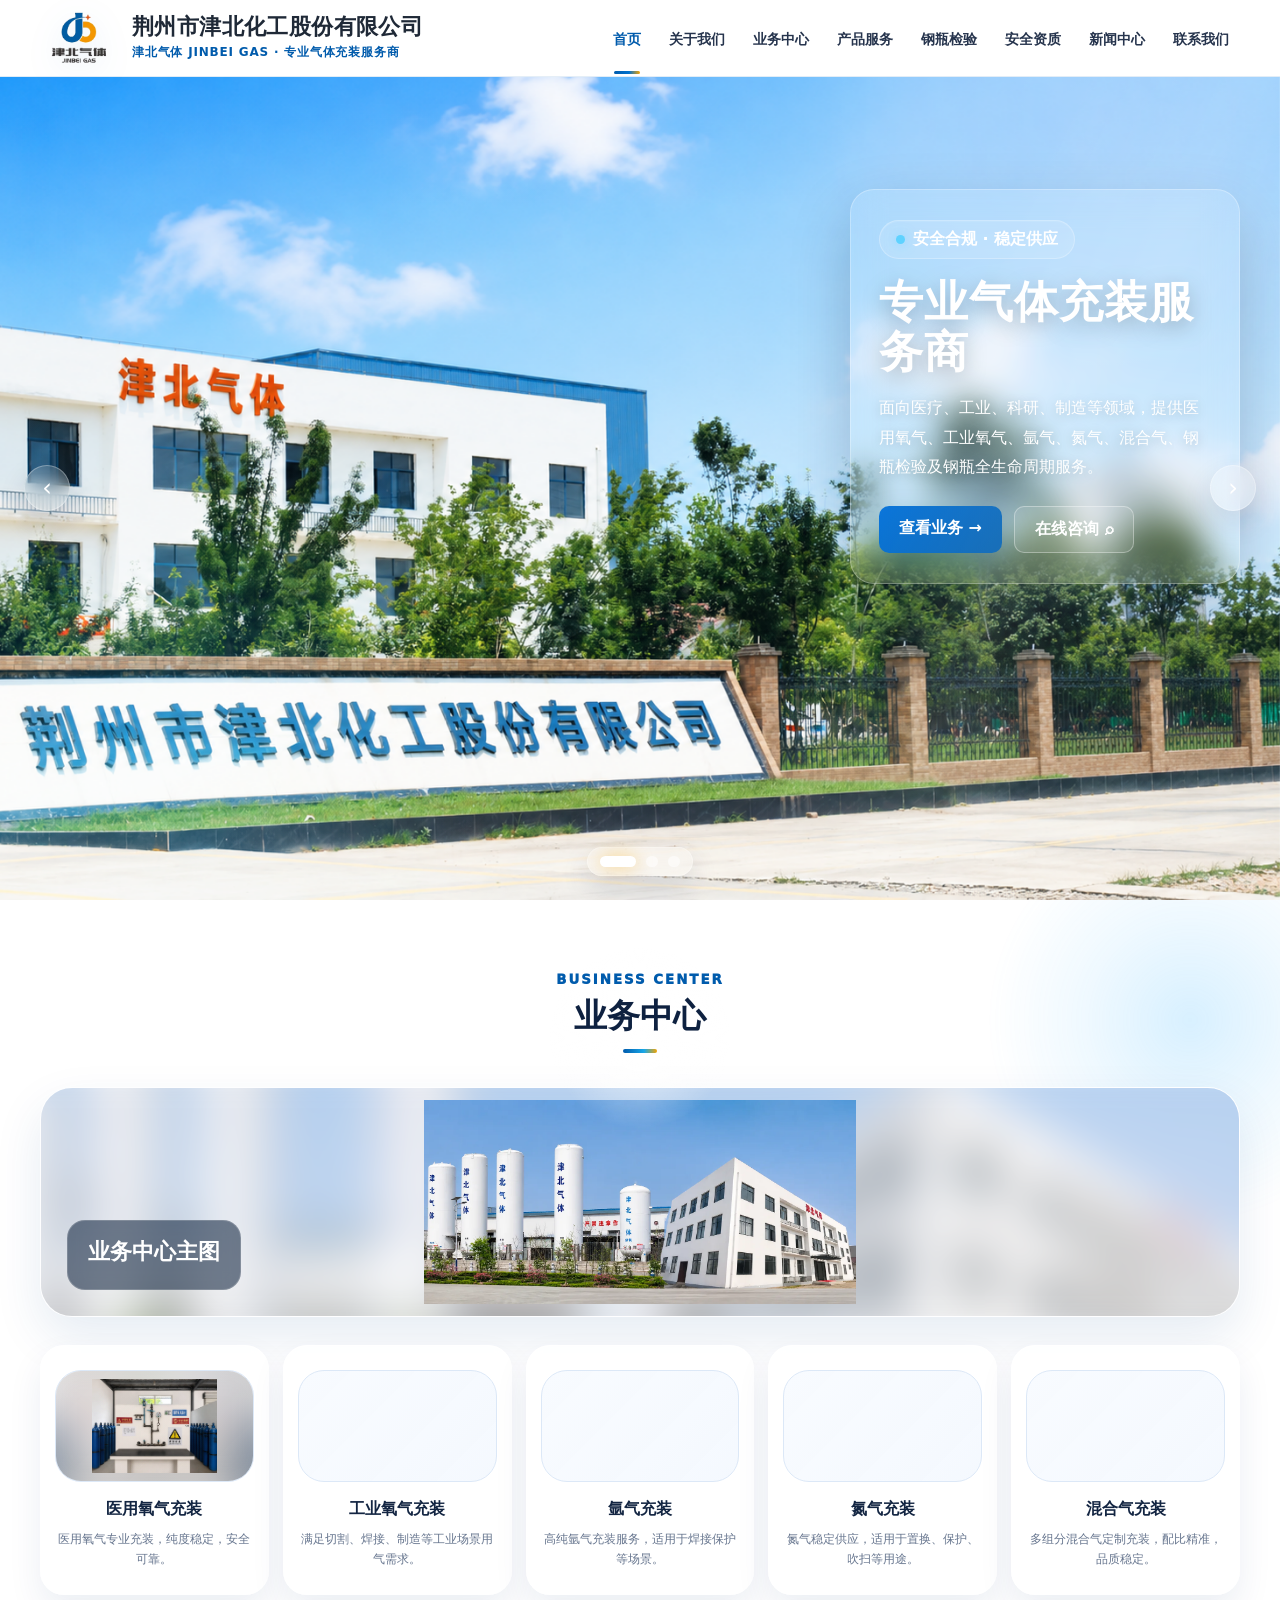
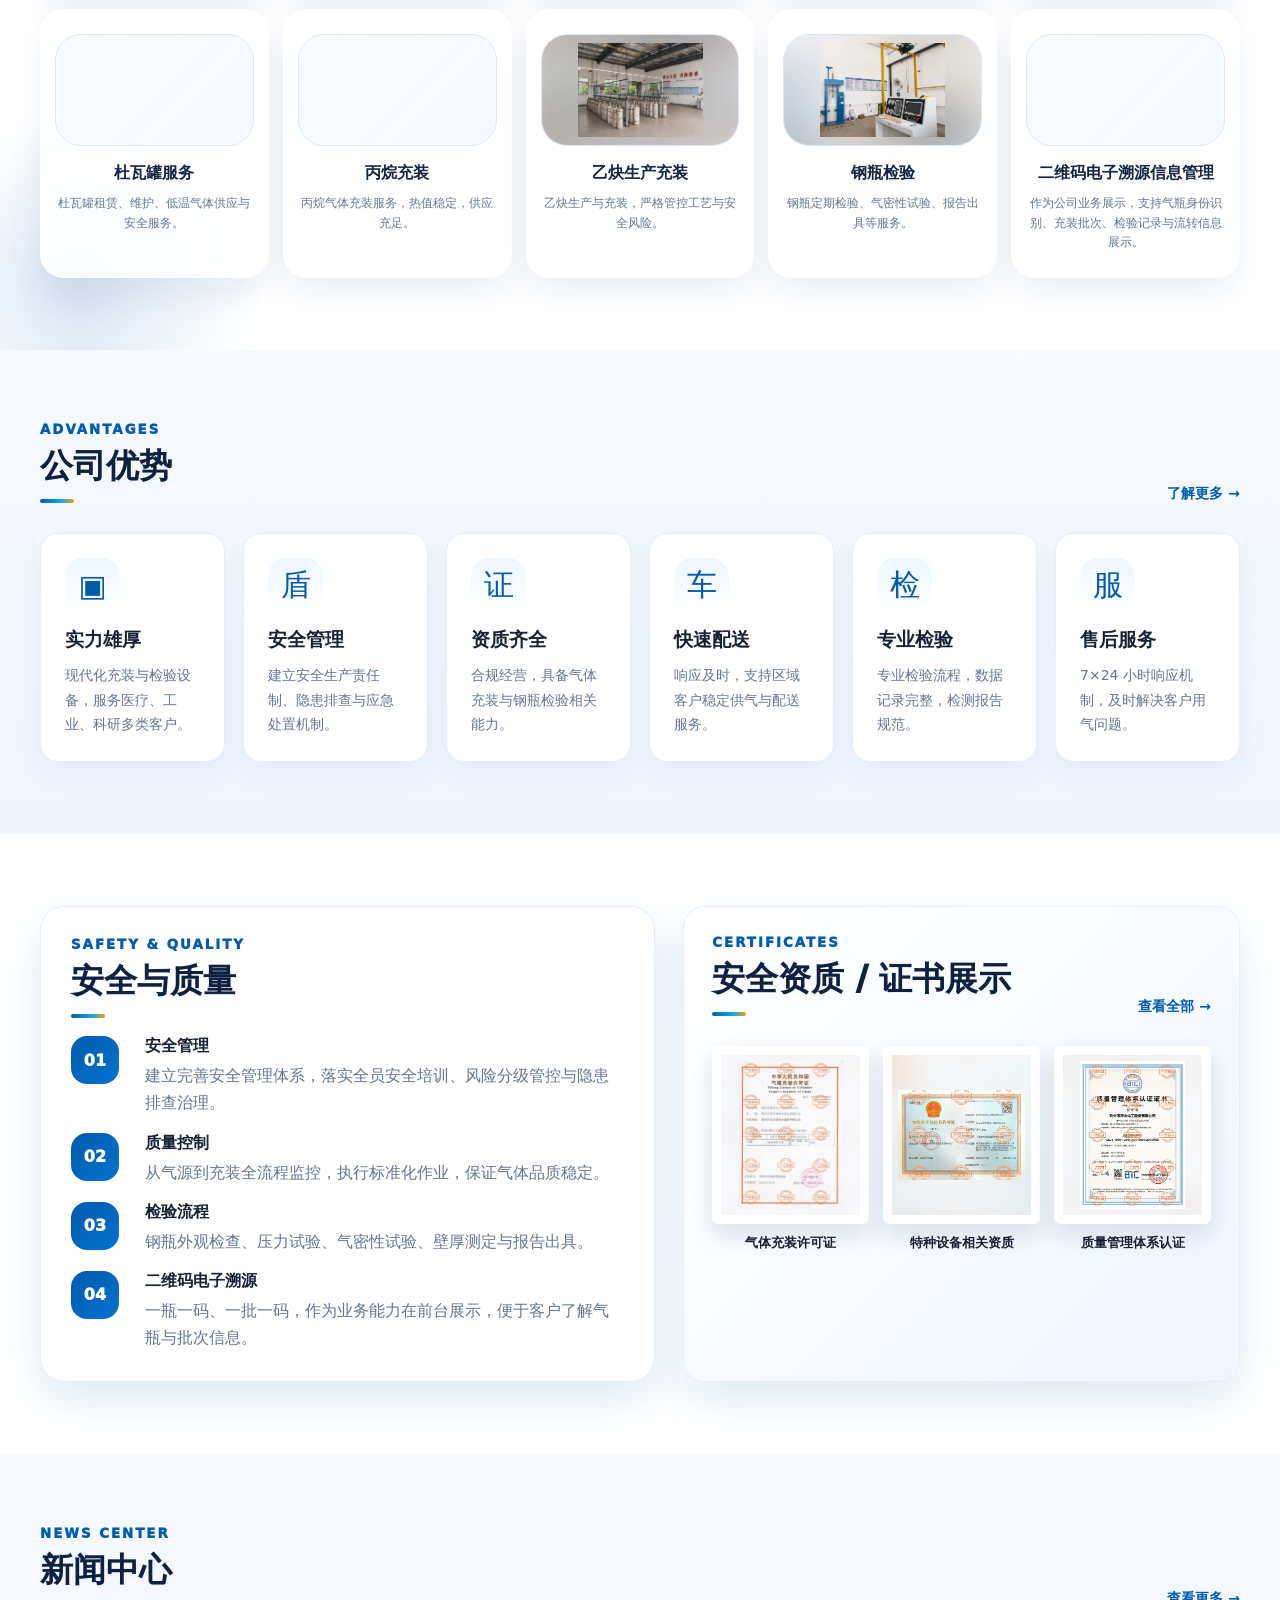
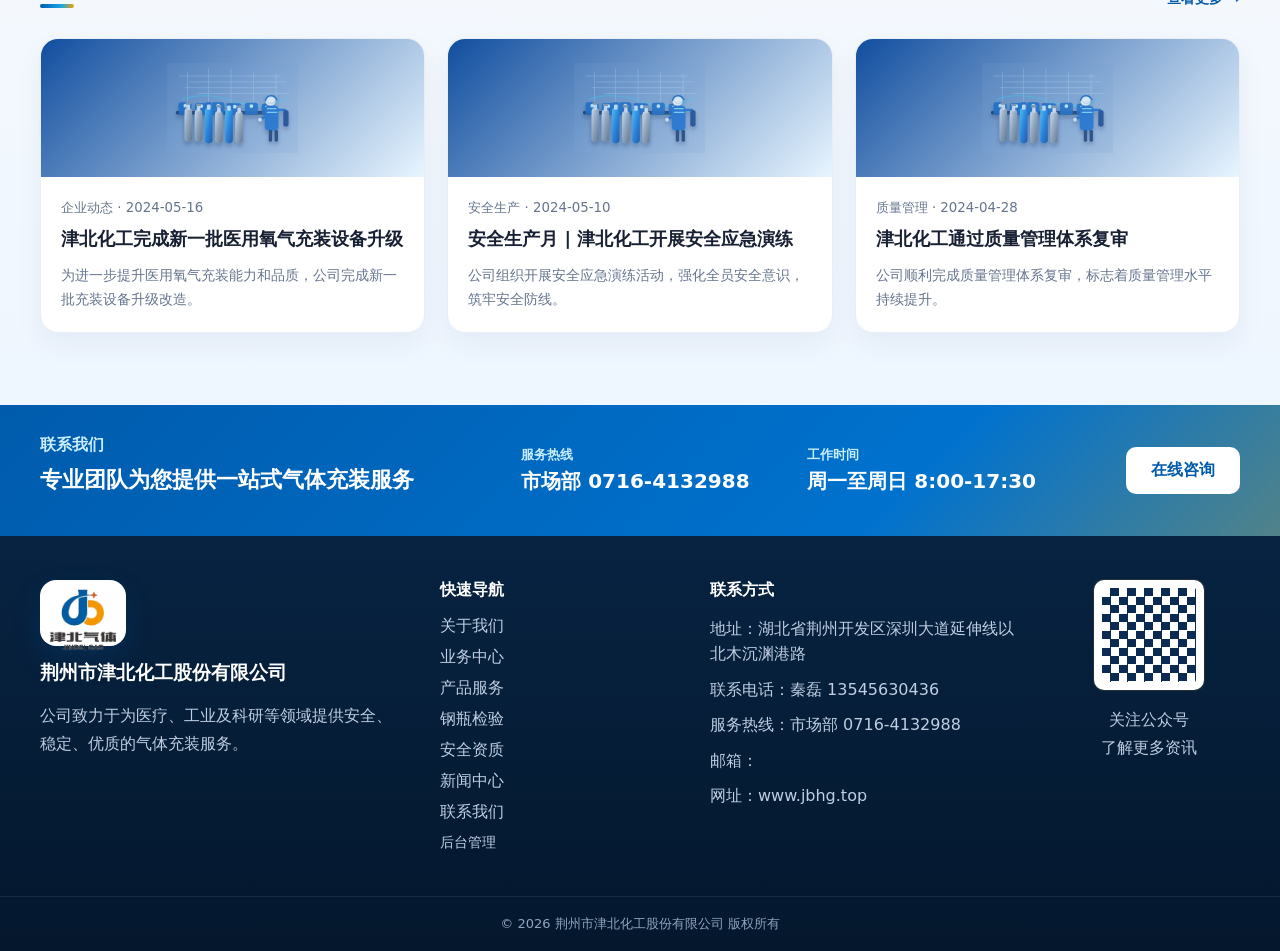
==== index.html @ 4904745b "Add files via upload" ====
<!doctype html>
<html lang="zh-CN">
<head>
  <meta charset="UTF-8" />
  <meta name="viewport" content="width=device-width, initial-scale=1.0" />
  <meta name="description" content="津北化工股份有限公司，专业气体充装与钢瓶检验服务商，提供医用氧气、工业氧气、氩气、氮气、混合气、杜瓦罐、丙烷、乙炔、钢瓶检验等服务。" />
  <title>津北化工股份有限公司 | 专业气体充装服务商</title>
  <link rel="icon" type="image/png" href="assets/favicon.png" />
  <link rel="stylesheet" href="css/styles.css" />
</head>
<body>
  <div class="site-shell">
    <header class="header" id="topHeader">
      <div class="container header-inner">
        <a href="#home" class="brand" aria-label="津北化工股份有限公司">
          <img class="brand-logo-img" src="assets/logo-jinbei-gas.png" alt="津北气体 JINBEI GAS Logo" />
          <span class="brand-text">
            <strong id="brandName">津北化工股份有限公司</strong>
            <small id="brandSub">专业气体充装服务商</small>
          </span>
        </a>
        <nav class="nav" id="mainNav" aria-label="主导航"></nav>
        <button class="admin-entry" id="openAdmin" type="button">后台管理</button>
        <button class="mobile-menu" id="mobileMenu" type="button" aria-label="打开菜单">☰</button>
      </div>
    </header>

    <main id="app"></main>

    <footer class="footer">
      <div class="footer-cta">
        <div class="container footer-cta-inner">
          <div>
            <p>联系我们</p>
            <h3>专业团队为您提供一站式气体充装服务</h3>
          </div>
          <div class="hotline-card">
            <span>服务热线</span>
            <strong id="footerHotline"></strong>
          </div>
          <div class="hotline-card">
            <span>工作时间</span>
            <strong id="footerHours">周一至周日 8:00-17:30</strong>
          </div>
          <a href="#contact" class="white-btn">在线咨询</a>
        </div>
      </div>
      <div class="container footer-main">
        <div class="footer-brand">
          <div class="footer-logo"><img src="assets/logo-jinbei-gas.png" alt="津北气体 JINBEI GAS Logo" /></div>
          <h3>荆州市津北化工股份有限公司</h3>
          <p>公司致力于为医疗、工业及科研等领域提供安全、稳定、优质的气体充装服务。</p>
        </div>
        <div>
          <h4>快速导航</h4>
          <div class="footer-links" id="footerLinks"></div>
        </div>
        <div>
          <h4>联系方式</h4>
          <ul class="contact-list">
            <li>地址：<span id="footerAddress"> 湖北省荆州开发区深圳大道延伸线以北木沉渊港路</span></li>
            <li>联系电话：<span id="footerPhone"></span></li>
            <li>服务热线：<span id="footerServicePhone"></span></li>
            <li>邮箱：<span id="footerEmail"></span></li>
            <li>网址：<span id="footerWebsite">www.jinbei.top</span></li>
          </ul>
        </div>
        <div class="qr-box">
          <div class="fake-qr" aria-hidden="true"></div>
          <p>关注公众号<br />了解更多资讯</p>
        </div>
      </div>
      <div class="copyright">© <span id="year"></span> 荆州市津北化工股份有限公司 版权所有</div>
    </footer>
  </div>

  <section class="admin-modal" id="loginModal" aria-hidden="true">
    <div class="modal-card login-card">
      <button class="modal-close" id="closeLogin" type="button">×</button>
      <div class="login-badge">JINBEI GAS ADMIN</div>
      <h2>网站后台管理</h2>
      <p>请输入管理员账号和密码，后台密码不在页面中展示。</p>
      <label>账号<input id="adminUser" value="admin" autocomplete="username" /></label>
      <label>密码<input id="adminPass" type="password" placeholder="请输入后台密码" autocomplete="current-password" /></label>
      <button class="primary-btn full" id="loginBtn" type="button">登录后台</button>
      <div class="login-error" id="loginError"></div>
    </div>
  </section>

  <section class="admin-dashboard" id="adminDashboard" aria-hidden="true">
    <aside class="admin-sidebar">
      <div class="admin-logo"><img class="admin-logo-img" src="assets/logo-icon.png" alt="津北气体 Logo" /><strong>后台管理系统</strong></div>
      <button class="admin-tab active" data-admin-tab="overview">仪表盘</button>
      <button class="admin-tab" data-admin-tab="slides">轮播图管理</button>
      <button class="admin-tab" data-admin-tab="services">业务服务管理</button>
      <button class="admin-tab" data-admin-tab="images">图片上传管理</button>
      <button class="admin-tab" data-admin-tab="news">新闻中心管理</button>
      <button class="admin-tab" data-admin-tab="contact">联系信息管理</button>
      <button class="admin-tab" data-admin-tab="settings">企业信息设置</button>
      <button class="admin-exit" id="closeAdmin" type="button">退出后台</button>
    </aside>
    <div class="admin-main">
      <div class="admin-topbar">
        <div>
          <h2 id="adminTitle">仪表盘</h2>
          <p>可直接编辑前台网站内容，保存后刷新仍保留。</p>
        </div>
        <div class="admin-actions">
          <button class="outline-btn" id="exportData" type="button">导出数据</button>
          <button class="outline-btn" id="resetData" type="button">恢复默认</button>
          <button class="primary-btn" id="saveAll" type="button">保存修改</button>
        </div>
      </div>
      <div id="adminContent"></div>
    </div>
  </section>

  <div class="toast" id="toast"></div>
  <script src="js/app.js"></script>
</body>
</html>
---- css/styles.css ----
:root{
  --blue:#075fd4;
  --blue2:#0a8df4;
  --cyan:#27d7ff;
  --navy:#061a35;
  --navy2:#0a2548;
  --ink:#172033;
  --muted:#66758e;
  --line:#e7eef8;
  --bg:#f6f9fd;
  --white:#fff;
  --shadow:0 18px 50px rgba(8,41,83,.12);
  --radius:22px;
}
*{box-sizing:border-box}html{scroll-behavior:smooth}body{margin:0;font-family:"Microsoft YaHei","PingFang SC",system-ui,-apple-system,BlinkMacSystemFont,"Segoe UI",sans-serif;color:var(--ink);background:var(--bg)}a{text-decoration:none;color:inherit}button,input,textarea{font:inherit}.container{width:min(1200px,calc(100% - 40px));margin:0 auto}.site-shell{min-height:100vh;overflow:hidden}.header{position:fixed;top:0;left:0;right:0;z-index:80;background:rgba(255,255,255,.92);backdrop-filter:blur(18px);border-bottom:1px solid rgba(9,69,143,.08);transition:.25s}.header.scrolled{box-shadow:0 10px 34px rgba(11,42,83,.08)}.header-inner{height:76px;display:flex;align-items:center;gap:24px}.brand{display:flex;align-items:center;gap:13px;min-width:280px}.brand-mark,.footer-logo,.admin-logo span{width:54px;height:44px;border-radius:16px 8px 18px 8px;display:grid;place-items:center;background:linear-gradient(135deg,#0f7be8,#0348af);color:#fff;font-weight:1000;letter-spacing:-3px;font-size:25px;box-shadow:0 10px 30px rgba(0,93,214,.22)}.brand-text strong{display:block;font-size:23px;line-height:1.1;color:#10213b;font-weight:900;letter-spacing:.5px}.brand-text small{display:block;margin-top:5px;color:#66758e;font-size:13px;letter-spacing:2px}.nav{display:flex;align-items:center;gap:6px;flex:1;justify-content:flex-end}.nav a{position:relative;padding:28px 11px 25px;color:#26344d;font-size:14px;font-weight:800}.nav a.active,.nav a:hover{color:var(--blue)}.nav a.active:after{content:"";position:absolute;left:12px;right:12px;bottom:0;height:3px;border-radius:10px;background:linear-gradient(90deg,var(--blue),var(--cyan))}.admin-entry{border:1px solid rgba(7,95,212,.28);background:#fff;color:var(--blue);border-radius:8px;padding:8px 14px;font-weight:900;cursor:pointer}.admin-entry:hover{background:var(--blue);color:#fff}.mobile-menu{display:none;border:0;background:transparent;font-size:26px;color:var(--blue)}

.page{display:none}.page.active{display:block}.hero{position:relative;min-height:620px;margin-top:76px;color:#fff;overflow:hidden;background:#061a35}.hero-slide{display:none;position:absolute;inset:0}.hero-slide.active{display:block}.hero-visual{position:absolute;inset:0;background:linear-gradient(90deg,rgba(4,20,47,.93) 0%,rgba(4,36,82,.76) 40%,rgba(7,69,143,.35) 72%,rgba(3,19,39,.1)),radial-gradient(circle at 22% 82%,rgba(39,215,255,.35),transparent 25%),linear-gradient(135deg,#092146,#0d63ba 55%,#e9f6ff);}.hero-visual:before{content:"";position:absolute;inset:0;background-image:linear-gradient(rgba(255,255,255,.045) 1px,transparent 1px),linear-gradient(90deg,rgba(255,255,255,.045) 1px,transparent 1px);background-size:48px 48px;mask-image:linear-gradient(to right,#000,transparent 90%)}.hero-visual:after{content:"";position:absolute;right:2%;bottom:0;width:55%;height:84%;background:url('../assets/gas-plant.svg') center bottom/contain no-repeat;filter:drop-shadow(0 22px 28px rgba(0,0,0,.2));opacity:.98}.hero-tech-ring{position:absolute;left:4%;bottom:8%;width:360px;height:170px;border-radius:50%;border:2px solid rgba(39,215,255,.4);box-shadow:0 0 55px rgba(39,215,255,.22),inset 0 0 35px rgba(39,215,255,.15);transform:perspective(700px) rotateX(65deg);animation:pulseRing 3s infinite}.hero-tech-ring:before,.hero-tech-ring:after{content:"";position:absolute;inset:22px;border:1px solid rgba(255,255,255,.16);border-radius:50%}.hero-tech-ring:after{inset:48px;border-color:rgba(39,215,255,.26)}@keyframes pulseRing{0%,100%{opacity:.45;transform:perspective(700px) rotateX(65deg) scale(.95)}50%{opacity:1;transform:perspective(700px) rotateX(65deg) scale(1.02)}}.hero-content{position:relative;z-index:2;height:620px;display:grid;align-items:center}.hero-copy{width:min(650px,100%);padding-top:18px}.hero-kicker{display:inline-flex;align-items:center;gap:8px;padding:8px 16px;border-radius:999px;background:rgba(255,255,255,.1);border:1px solid rgba(255,255,255,.15);font-weight:900;color:#dff7ff}.hero-kicker:before{content:"";width:9px;height:9px;border-radius:50%;background:var(--cyan);box-shadow:0 0 20px var(--cyan)}.hero h1{font-size:60px;line-height:1.12;margin:22px 0 18px;font-weight:1000;letter-spacing:1px}.hero h1 span{display:block}.hero-desc{font-size:18px;line-height:1.9;color:#dcecff;max-width:620px}.hero-actions{display:flex;gap:18px;margin-top:36px}.primary-btn,.blue-btn{border:0;background:linear-gradient(135deg,var(--blue),var(--blue2));color:#fff;padding:13px 24px;border-radius:10px;font-weight:900;box-shadow:0 14px 30px rgba(7,95,212,.28);cursor:pointer}.primary-btn:hover,.blue-btn:hover{transform:translateY(-1px);box-shadow:0 18px 35px rgba(7,95,212,.36)}.ghost-btn,.outline-btn{border:1px solid rgba(255,255,255,.46);background:rgba(255,255,255,.08);color:#fff;padding:12px 24px;border-radius:10px;font-weight:900;cursor:pointer}.outline-btn{color:var(--blue);border-color:#d7e6fb;background:#fff}.ghost-btn:hover{background:#fff;color:var(--blue)}.hero-panel{position:absolute;z-index:3;right:calc((100% - min(1200px,calc(100% - 40px)))/2);top:120px;width:244px;background:rgba(255,255,255,.95);border-radius:18px;box-shadow:var(--shadow);overflow:hidden;color:var(--ink)}.hero-panel h3{margin:0;padding:16px 22px;color:#fff;background:linear-gradient(135deg,var(--blue),#083d96);font-size:17px}.panel-item{display:grid;grid-template-columns:44px 1fr;gap:12px;padding:17px 20px;border-bottom:1px solid #e9eef6}.panel-icon{width:42px;height:42px;border-radius:14px;background:#edf6ff;color:var(--blue);display:grid;place-items:center;font-size:22px}.panel-item strong{display:block;font-size:15px}.panel-item small{display:block;color:var(--muted);line-height:1.5;margin-top:2px}.slider-dots{position:absolute;z-index:4;left:50%;bottom:32px;display:flex;gap:10px;transform:translateX(-50%)}.slider-dots button{border:0;width:11px;height:11px;border-radius:999px;background:rgba(255,255,255,.75);cursor:pointer}.slider-dots button.active{width:36px;background:var(--blue2)}.slide-arrow{position:absolute;z-index:4;top:50%;transform:translateY(-50%);width:44px;height:44px;border-radius:50%;border:1px solid rgba(255,255,255,.46);background:rgba(0,0,0,.12);color:#fff;cursor:pointer;font-size:24px}.slide-arrow.prev{left:22px}.slide-arrow.next{right:22px}

.section{padding:72px 0}.section.white{background:#fff}.section.blue-soft{background:linear-gradient(180deg,#f6f9fd,#eef6ff)}.section-head{display:flex;align-items:flex-end;justify-content:space-between;gap:24px;margin-bottom:30px}.section-title small{display:block;color:var(--blue);font-weight:1000;text-transform:uppercase;letter-spacing:2px}.section-title h2{font-size:33px;line-height:1.25;margin:8px 0 0;color:#0e2140;font-weight:1000}.section-title h2:after{content:"";display:block;width:34px;height:4px;background:linear-gradient(90deg,var(--blue),var(--cyan));border-radius:6px;margin-top:13px}.section-title.center{text-align:center;margin:0 auto 34px}.section-title.center h2:after{margin:13px auto 0}.more-link{font-weight:900;color:var(--blue);font-size:14px}.service-grid{display:grid;grid-template-columns:repeat(5,1fr);gap:14px}.service-card{background:#fff;border:1px solid var(--line);border-radius:17px;padding:24px 14px;text-align:center;min-height:178px;transition:.25s;box-shadow:0 10px 24px rgba(12,56,112,.05)}.service-card:hover{transform:translateY(-8px);border-color:#bddbff;box-shadow:var(--shadow)}.service-icon{margin:0 auto 14px;width:55px;height:55px;border-radius:18px;background:linear-gradient(180deg,#edf6ff,#fff);display:grid;place-items:center;color:var(--blue);font-size:30px}.service-card h3{font-size:16px;margin:0 0 10px;color:#132542}.service-card p{font-size:12px;line-height:1.65;color:var(--muted);margin:0}.feature-grid{display:grid;grid-template-columns:repeat(6,1fr);gap:18px}.feature-card{background:#fff;border:1px solid var(--line);border-radius:18px;padding:24px;box-shadow:0 12px 28px rgba(8,41,83,.05);transition:.25s}.feature-card:hover{transform:translateY(-5px);box-shadow:var(--shadow)}.feature-card .service-icon{margin:0 0 14px}.feature-card h3{margin:0 0 10px}.feature-card p{margin:0;color:var(--muted);line-height:1.75;font-size:14px}.split-grid{display:grid;grid-template-columns:1.05fr .95fr;gap:28px}.light-panel{background:#fff;border-radius:22px;border:1px solid var(--line);box-shadow:var(--shadow);padding:30px}.cert-panel{background:linear-gradient(135deg,#fff,#eef6ff);border-radius:22px;border:1px solid var(--line);box-shadow:var(--shadow);padding:28px}.cert-row{display:grid;grid-template-columns:repeat(3,1fr);gap:14px;margin-top:22px}.cert-card{text-align:center}.cert-img{height:134px;border:9px solid #fff;border-radius:6px;background:linear-gradient(135deg,#fff8e2,#fff),repeating-linear-gradient(0deg,transparent 0 16px,rgba(7,95,212,.06) 16px 17px);box-shadow:0 10px 25px rgba(6,26,53,.12);position:relative}.cert-img:before{position:absolute;left:50%;top:50%;transform:translate(-50%,-50%);font-weight:1000;color:#17428a;font-size:22px}.cert-card p{font-size:13px;font-weight:900;margin:10px 0 0}.process{display:grid;gap:16px;margin-top:18px}.process-step{display:grid;grid-template-columns:58px 1fr;gap:16px;align-items:start}.process-step span{width:48px;height:48px;border-radius:16px;background:var(--blue);color:#fff;display:grid;place-items:center;font-weight:1000}.process-step strong{display:block;margin-bottom:5px}.process-step p{margin:0;color:var(--muted);line-height:1.7}.news-grid{display:grid;grid-template-columns:repeat(3,1fr);gap:22px}.news-card{background:#fff;border:1px solid var(--line);border-radius:18px;overflow:hidden;box-shadow:0 12px 28px rgba(8,41,83,.05);transition:.25s}.news-card:hover{transform:translateY(-6px);box-shadow:var(--shadow)}.news-thumb{height:138px;background:linear-gradient(135deg,#114e9f,#e8f5ff);position:relative;overflow:hidden}.news-thumb:before{content:"";position:absolute;inset:24px;background:url('../assets/gas-plant.svg') center/contain no-repeat;opacity:.75}.news-body{padding:20px}.news-body small{color:var(--muted)}.news-body h3{margin:8px 0 10px;font-size:18px;line-height:1.55}.news-body p{color:var(--muted);font-size:14px;line-height:1.75;margin:0}.inner-hero{margin-top:76px;padding:86px 0;color:#fff;background:linear-gradient(120deg,rgba(6,26,53,.96),rgba(7,95,212,.78)),url('../assets/gas-plant.svg') right center/560px no-repeat;position:relative;overflow:hidden}.inner-hero:before{content:"";position:absolute;inset:0;background-image:linear-gradient(rgba(255,255,255,.05) 1px,transparent 1px),linear-gradient(90deg,rgba(255,255,255,.05) 1px,transparent 1px);background-size:44px 44px;opacity:.4}.inner-hero .container{position:relative}.inner-hero h1{font-size:46px;margin:0 0 16px;font-weight:1000}.inner-hero p{max-width:680px;line-height:1.9;color:#d9edff;margin:0}.breadcrumb{font-weight:900;color:#bcecff;margin-bottom:16px}.content-grid{display:grid;grid-template-columns:repeat(3,1fr);gap:22px}.article-card{background:#fff;border:1px solid var(--line);border-radius:22px;padding:26px;box-shadow:0 12px 28px rgba(8,41,83,.05)}.article-card h3{font-size:22px;margin:0 0 14px}.article-card p,.article-card li{color:var(--muted);line-height:1.85}.article-card ul{padding-left:20px;margin:0}.contact-page-grid{display:grid;grid-template-columns:.9fr 1.1fr;gap:26px}.contact-info{background:#fff;border:1px solid var(--line);border-radius:22px;padding:30px;box-shadow:var(--shadow)}.contact-info li{list-style:none;margin:0 0 18px;line-height:1.8}.contact-form{background:#fff;border-radius:22px;border:1px solid var(--line);padding:30px;box-shadow:var(--shadow);display:grid;grid-template-columns:1fr 1fr;gap:16px}.contact-form input,.contact-form textarea{border:1px solid #dce8f7;border-radius:12px;padding:14px;outline:none}.contact-form textarea{grid-column:1/-1;min-height:126px}.contact-form button{justify-self:start}.footer-cta{background:linear-gradient(135deg,#075fd4,#004098);color:#fff}.footer-cta-inner{display:grid;grid-template-columns:1.4fr .8fr .9fr auto;gap:26px;align-items:center;padding:26px 0}.footer-cta p{margin:0 0 6px;color:#c9edff;font-weight:900}.footer-cta h3{margin:0;font-size:22px}.hotline-card span{display:block;color:#c9edff;font-size:13px;font-weight:900}.hotline-card strong{display:block;font-size:20px;margin-top:4px}.white-btn{display:inline-flex;align-items:center;justify-content:center;background:#fff;color:var(--blue);font-weight:1000;border-radius:10px;padding:13px 25px}.footer{background:#061a35;color:#bfcee2}.footer-main{display:grid;grid-template-columns:1.4fr .9fr 1.2fr .7fr;gap:36px;padding:44px 0}.footer h3,.footer h4{color:#fff;margin:0 0 15px}.footer p{line-height:1.75}.footer-links{display:grid;grid-template-columns:repeat(2,1fr);gap:10px}.footer-links a:hover{color:#fff}.contact-list{padding:0;margin:0}.contact-list li{list-style:none;margin-bottom:10px;line-height:1.6}.qr-box{text-align:center}.fake-qr{width:110px;height:110px;margin:0 auto 10px;background:conic-gradient(#0c2b52 0 25%,#fff 0 50%,#0c2b52 0 75%,#fff 0);background-size:17px 17px;border:8px solid #fff;border-radius:10px}.copyright{text-align:center;padding:18px;border-top:1px solid rgba(255,255,255,.08);font-size:13px;color:#8fa4c0}

.admin-modal{display:none;position:fixed;inset:0;z-index:100;background:rgba(4,13,31,.68);backdrop-filter:blur(8px);align-items:center;justify-content:center;padding:20px}.admin-modal.show{display:flex}.modal-card{position:relative;background:#fff;border-radius:22px;box-shadow:0 30px 80px rgba(0,0,0,.28);padding:34px;width:min(430px,100%)}.modal-close{position:absolute;right:18px;top:14px;border:0;background:transparent;font-size:28px;cursor:pointer;color:#8895a7}.login-badge{display:inline-flex;background:#eaf4ff;color:var(--blue);border-radius:999px;padding:7px 13px;font-weight:1000;font-size:12px}.login-card h2{margin:18px 0 8px}.login-card p{color:var(--muted);margin:0 0 22px}.login-card label{display:block;font-weight:900;margin-bottom:14px}.login-card input{width:100%;margin-top:8px;border:1px solid #dce8f7;border-radius:12px;padding:13px;outline:none}.full{width:100%}.login-error{color:#d43232;margin-top:12px;font-weight:900}.admin-dashboard{display:none;position:fixed;inset:0;z-index:110;background:#f2f6fb}.admin-dashboard.show{display:grid;grid-template-columns:260px 1fr}.admin-sidebar{background:#061a35;color:#d5e4f7;padding:22px;display:flex;flex-direction:column;gap:10px}.admin-logo{display:flex;align-items:center;gap:12px;margin-bottom:18px;color:#fff}.admin-logo span{width:42px;height:38px;font-size:20px}.admin-tab,.admin-exit{border:0;text-align:left;border-radius:12px;padding:13px 15px;background:transparent;color:#d5e4f7;font-weight:900;cursor:pointer}.admin-tab.active,.admin-tab:hover{background:#0b63d7;color:#fff}.admin-exit{margin-top:auto;background:rgba(255,255,255,.09);color:#fff}.admin-main{overflow:auto;padding:28px}.admin-topbar{display:flex;align-items:center;justify-content:space-between;gap:20px;margin-bottom:24px}.admin-topbar h2{margin:0;color:#10213b}.admin-topbar p{margin:6px 0 0;color:var(--muted)}.admin-actions{display:flex;gap:10px;flex-wrap:wrap}.admin-cards{display:grid;grid-template-columns:repeat(4,1fr);gap:18px}.admin-stat{background:#fff;border-radius:18px;padding:22px;border:1px solid var(--line);box-shadow:0 12px 28px rgba(8,41,83,.06)}.admin-stat span{display:block;color:var(--muted);font-size:13px}.admin-stat strong{font-size:32px;color:var(--blue);display:block;margin-top:10px}.admin-panel{background:#fff;border-radius:20px;border:1px solid var(--line);box-shadow:0 12px 28px rgba(8,41,83,.06);padding:22px;margin-bottom:18px}.admin-panel h3{margin:0 0 18px}.form-grid{display:grid;grid-template-columns:repeat(2,1fr);gap:14px}.form-grid label{font-weight:900;font-size:13px}.form-grid input,.form-grid textarea,.form-grid select{width:100%;margin-top:8px;border:1px solid #dce8f7;border-radius:12px;padding:12px;outline:none;background:#fff}.form-grid textarea{min-height:90px;resize:vertical}.form-grid .wide{grid-column:1/-1}.data-row{display:grid;grid-template-columns:1fr auto;gap:16px;padding:16px;border:1px solid #e4edf8;border-radius:16px;margin-bottom:14px;background:#fbfdff}.row-actions{display:flex;gap:8px;align-items:start}.danger-btn{border:0;background:#fff1f1;color:#cb2929;border-radius:10px;padding:10px 13px;font-weight:900;cursor:pointer}.mini-btn{border:0;background:#eaf4ff;color:var(--blue);border-radius:10px;padding:10px 13px;font-weight:900;cursor:pointer}.toast{position:fixed;right:26px;bottom:26px;z-index:200;display:none;background:#061a35;color:#fff;border-radius:14px;padding:14px 18px;box-shadow:0 20px 45px rgba(0,0,0,.22);font-weight:900}.toast.show{display:block;animation:toastIn .25s}@keyframes toastIn{from{opacity:0;transform:translateY(12px)}to{opacity:1;transform:none}}

@media (max-width:1100px){.nav{display:none}.mobile-menu{display:block;margin-left:auto}.admin-entry{display:none}.header-inner{gap:12px}.brand{min-width:auto}.hero h1{font-size:48px}.hero-panel{display:none}.service-grid{grid-template-columns:repeat(3,1fr)}.feature-grid{grid-template-columns:repeat(2,1fr)}.split-grid,.contact-page-grid{grid-template-columns:1fr}.footer-cta-inner,.footer-main{grid-template-columns:1fr 1fr}.admin-dashboard.show{grid-template-columns:1fr}.admin-sidebar{position:fixed;left:0;top:0;bottom:0;width:260px;z-index:2}.admin-main{margin-left:260px}.admin-cards{grid-template-columns:repeat(2,1fr)}}@media (max-width:720px){.container{width:min(100% - 28px,1200px)}.brand-text strong{font-size:17px}.brand-text small{font-size:11px;letter-spacing:.8px}.hero{min-height:650px}.hero-content{height:650px}.hero h1{font-size:38px}.hero-desc{font-size:15px}.hero-actions{flex-direction:column;align-items:flex-start}.slide-arrow{display:none}.service-grid{grid-template-columns:1fr 1fr}.feature-grid,.content-grid,.news-grid,.cert-row,.footer-cta-inner,.footer-main,.contact-form{grid-template-columns:1fr}.contact-form textarea{grid-column:auto}.inner-hero h1{font-size:34px}.admin-sidebar{position:static;width:auto}.admin-main{margin-left:0;padding:16px}.admin-dashboard.show{display:block;overflow:auto}.admin-topbar{display:block}.admin-actions{margin-top:14px}.admin-cards,.form-grid{grid-template-columns:1fr}.data-row{grid-template-columns:1fr}.brand-mark{width:45px;height:38px;font-size:20px}}
@media (max-width:1100px){
  .nav.mobile-open{display:grid;position:absolute;left:14px;right:14px;top:82px;background:#fff;border:1px solid var(--line);box-shadow:var(--shadow);border-radius:18px;padding:10px;gap:0;justify-content:stretch}
  .nav.mobile-open a{padding:14px 16px;border-radius:12px}
  .nav.mobile-open a.active:after{display:none}
}

/* 2026 update: image-replaceable modules + footer admin entry */
.header .admin-entry{display:none!important}
.footer-links{grid-template-columns:1fr!important}
.footer-admin-link{margin-top:8px;border:1px solid rgba(255,255,255,.18);background:rgba(255,255,255,.08);color:#fff;border-radius:10px;padding:10px 12px;text-align:left;font-weight:900;cursor:pointer;transition:.25s}
.footer-admin-link:hover{background:#fff;color:#075fd4}
.section-photo{min-height:230px;margin:0 0 28px;border-radius:26px;border:1px solid var(--line);background:linear-gradient(135deg,rgba(7,95,212,.90),rgba(6,26,53,.78)),url('../assets/gas-plant.svg') right center/contain no-repeat;box-shadow:var(--shadow);position:relative;overflow:hidden;display:flex;align-items:end;padding:26px;color:#fff;background-size:cover;background-position:center}
.section-photo:before{content:"";position:absolute;inset:0;background-image:linear-gradient(rgba(255,255,255,.06) 1px,transparent 1px),linear-gradient(90deg,rgba(255,255,255,.06) 1px,transparent 1px);background-size:42px 42px;opacity:.45}
.section-photo>div{position:relative;background:rgba(6,26,53,.55);border:1px solid rgba(255,255,255,.16);backdrop-filter:blur(8px);padding:16px 20px;border-radius:18px}
.section-photo strong{display:block;font-size:22px;margin-bottom:6px}.section-photo span{color:#d9edff;font-size:14px}.section-photo.has-image{background-size:cover;background-position:center}.service-visual{height:112px;border-radius:18px;background:linear-gradient(135deg,#eaf4ff,#fff);border:1px solid #dce8f7;margin-bottom:17px;display:grid;place-items:center;color:#075fd4;font-size:28px;font-weight:1000;background-size:cover;background-position:center;overflow:hidden;position:relative}.service-visual:before{content:"";position:absolute;inset:0;background:radial-gradient(circle at 20% 20%,rgba(255,255,255,.5),transparent 42%)}.service-visual span{position:relative}.service-visual.has-image span{display:none}.service-visual.small{height:138px;margin-bottom:18px}.process-step.with-image{grid-template-columns:58px 96px 1fr;align-items:center}.process-image{width:96px;height:68px;border-radius:14px;background:linear-gradient(135deg,#d9ecff,#fff),url('../assets/gas-plant.svg') center/cover no-repeat;border:1px solid #dce8f7;background-size:cover;background-position:center}.image-upload-block{display:grid;grid-template-columns:170px 1fr;gap:16px;align-items:center;padding:14px;border:1px dashed #bad2ef;border-radius:16px;background:#f8fbff}.upload-preview{height:112px;border-radius:14px;background:linear-gradient(135deg,#eaf4ff,#fff);border:1px solid #dce8f7;display:grid;place-items:center;color:#6d7f99;font-size:13px;font-weight:900;background-size:cover;background-position:center;overflow:hidden}.upload-preview.has-image span{display:none}.upload-control{display:grid;gap:8px}.upload-control strong{color:#10213b}.upload-control small{color:var(--muted);line-height:1.6}.upload-control input[type=file]{border:1px solid #dce8f7;background:#fff;border-radius:10px;padding:9px;width:100%;font-size:13px}.admin-note{margin:0;color:var(--muted);line-height:1.8}.hero-visual{background-size:cover!important;background-position:center!important}
@media (max-width:720px){.process-step.with-image{grid-template-columns:48px 1fr}.process-step.with-image .process-image{grid-column:2;width:100%;height:120px}.image-upload-block{grid-template-columns:1fr}.section-photo{min-height:190px}}

/* 2026 update: QR electronic traceability module */
.trace-search-panel{display:grid;grid-template-columns:1fr 430px;gap:28px;align-items:end;background:linear-gradient(135deg,#fff,#eef6ff);border:1px solid var(--line);border-radius:24px;padding:28px;box-shadow:var(--shadow);margin-bottom:22px}.trace-search-panel p{color:var(--muted);line-height:1.8;margin:14px 0 0}.trace-search-box{display:flex;gap:10px;background:#fff;border:1px solid #dce8f7;border-radius:16px;padding:10px;box-shadow:0 12px 28px rgba(8,41,83,.06)}.trace-search-box input{flex:1;border:0;outline:none;padding:0 8px;min-width:0}.trace-stats{display:grid;grid-template-columns:repeat(4,1fr);gap:16px;margin:22px 0}.trace-stats>div{background:#fff;border:1px solid var(--line);border-radius:18px;padding:22px;box-shadow:0 10px 24px rgba(12,56,112,.05)}.trace-stats strong{display:block;color:var(--blue);font-size:24px;font-weight:1000}.trace-stats span{display:block;color:var(--muted);font-weight:900;margin-top:6px}.trace-results{display:grid;grid-template-columns:repeat(2,1fr);gap:20px}.trace-card{background:#fff;border:1px solid var(--line);border-radius:24px;padding:22px;box-shadow:var(--shadow);transition:.25s}.trace-card:hover{transform:translateY(-4px)}.trace-card-top{display:grid;grid-template-columns:118px 1fr;gap:18px;align-items:center;margin-bottom:18px}.trace-card-top small{display:inline-block;background:#eaf4ff;color:var(--blue);border-radius:999px;padding:6px 10px;font-weight:1000}.trace-card-top h3{margin:10px 0 8px;color:#10213b}.trace-card-top p{margin:0;color:var(--muted);line-height:1.7}.trace-qr{width:118px;height:118px;border:8px solid #fff;border-radius:18px;box-shadow:0 12px 30px rgba(8,41,83,.12);display:grid;place-items:center;color:#075fd4;font-weight:1000;font-size:24px;background:conic-gradient(from 90deg,#061a35 0 25%,#fff 0 50%,#061a35 0 75%,#fff 0);background-size:18px 18px;position:relative;overflow:hidden}.trace-qr:after{content:"";position:absolute;inset:39px;border-radius:10px;background:linear-gradient(135deg,var(--blue),var(--cyan));box-shadow:0 0 0 6px #fff}.trace-qr span{position:relative;z-index:2;color:#fff;font-size:13px;letter-spacing:1px}.trace-qr.has-image{background-size:cover!important;background-position:center!important}.trace-qr.has-image:after,.trace-qr.has-image span{display:none}.trace-info-grid{display:grid;grid-template-columns:repeat(2,1fr);gap:10px}.trace-info-grid span{display:block;background:#f7fbff;border:1px solid #e1ecf8;border-radius:14px;padding:11px 13px;color:#33445e;line-height:1.5}.trace-info-grid b{display:block;color:#718199;font-size:12px;margin-bottom:3px}.trace-admin-row .image-upload-block{grid-column:1/-1}.admin-sidebar .admin-tab[data-admin-tab="traceability"]{font-size:13px;line-height:1.35}
@media (max-width:1100px){.trace-search-panel{grid-template-columns:1fr}.trace-results{grid-template-columns:1fr}.trace-stats{grid-template-columns:repeat(2,1fr)}}
@media (max-width:720px){.trace-search-box{display:grid}.trace-stats{grid-template-columns:1fr}.trace-card-top{grid-template-columns:1fr}.trace-info-grid{grid-template-columns:1fr}}


/* 2026 update: official 津北气体 / JINBEI GAS logo system */
:root{
  --blue:#005BAC;
  --blue2:#0072CE;
  --cyan:#18A7E8;
  --gold:#F3A400;
  --navy:#082748;
  --navy2:#0A315F;
  --ink:#182033;
  --shadow:0 18px 50px rgba(0,91,172,.13);
}
.header{
  background:rgba(255,255,255,.96);
  border-bottom:1px solid rgba(0,91,172,.10);
}
.header.scrolled{box-shadow:0 10px 36px rgba(0,91,172,.10)}
.brand{gap:14px;min-width:345px}
.brand-logo-img{
  width:78px;
  height:58px;
  object-fit:contain;
  flex:0 0 auto;
  filter:drop-shadow(0 8px 16px rgba(0,91,172,.10));
}
.brand-text strong{
  color:#1f2937;
  font-size:22px;
  letter-spacing:.4px;
}
.brand-text small{
  color:#005BAC;
  font-weight:900;
  letter-spacing:.8px;
  font-size:12px;
}
.nav a.active,.nav a:hover{color:#005BAC}
.nav a.active:after{
  background:linear-gradient(90deg,#005BAC 0%,#0072CE 58%,#F3A400 100%);
}
.hero{
  background:#082748;
}
.hero-visual{
  background:
    linear-gradient(90deg,rgba(4,22,51,.95) 0%,rgba(0,66,132,.82) 42%,rgba(0,91,172,.45) 72%,rgba(6,26,53,.12)),
    radial-gradient(circle at 22% 82%,rgba(24,167,232,.34),transparent 25%),
    radial-gradient(circle at 82% 16%,rgba(243,164,0,.18),transparent 22%),
    linear-gradient(135deg,#082748,#005BAC 58%,#f6fbff)!important;
}
.hero-kicker:before{
  background:var(--gold);
  box-shadow:0 0 20px rgba(243,164,0,.75);
}
.primary-btn,.blue-btn{
  background:linear-gradient(135deg,#005BAC 0%,#0072CE 70%,#F3A400 130%);
  box-shadow:0 14px 30px rgba(0,91,172,.28);
}
.primary-btn:hover,.blue-btn:hover{
  box-shadow:0 18px 36px rgba(0,91,172,.36);
}
.hero-panel h3{
  background:linear-gradient(135deg,#005BAC,#082748 72%);
}
.panel-icon,.service-icon{
  color:#005BAC;
}
.slider-dots button.active{
  background:linear-gradient(90deg,#005BAC,#F3A400);
}
.section-title small,.more-link,.outline-btn,.white-btn{
  color:#005BAC;
}
.section-title h2:after{
  background:linear-gradient(90deg,#005BAC 0%,#18A7E8 62%,#F3A400 100%);
}
.process-step span{
  background:linear-gradient(135deg,#005BAC,#0072CE);
}
.service-card:hover{
  border-color:rgba(243,164,0,.38);
}
.footer{
  background:linear-gradient(180deg,#082748,#04172d);
}
.footer-cta{
  background:linear-gradient(135deg,#005BAC,#0072CE 70%,#F3A400 160%);
}
.footer-logo{
  width:86px;
  height:66px;
  border-radius:16px;
  display:grid;
  place-items:center;
  background:#fff;
  box-shadow:0 12px 28px rgba(0,91,172,.20);
  padding:5px;
}
.footer-logo img{
  width:100%;
  height:100%;
  object-fit:contain;
  display:block;
}
.footer-brand .footer-logo{margin-bottom:14px}
.footer-admin-link:hover{
  color:#005BAC;
}
.login-badge{
  background:rgba(243,164,0,.13);
  color:#9a6500;
}
.admin-sidebar{
  background:linear-gradient(180deg,#082748,#04172d);
}
.admin-logo{
  display:flex;
  align-items:center;
  gap:12px;
}
.admin-logo-img{
  width:48px;
  height:42px;
  object-fit:contain;
  background:#fff;
  border-radius:12px;
  padding:5px;
  box-shadow:0 10px 24px rgba(0,0,0,.16);
}
.admin-tab.active,.admin-tab:hover{
  background:linear-gradient(135deg,#005BAC,#0072CE);
}
.mini-btn{
  color:#005BAC;
}
.service-visual{
  color:#005BAC;
}
.section-photo{
  background:
    linear-gradient(135deg,rgba(0,91,172,.90),rgba(8,39,72,.80)),
    url('../assets/gas-plant.svg') right center/contain no-repeat;
}
.trace-card-top small,.trace-stats strong{
  color:#005BAC;
}
.trace-qr:after{
  background:linear-gradient(135deg,#005BAC,#F3A400);
}
.fake-qr{
  box-shadow:0 0 0 1px rgba(243,164,0,.12);
}
@media (max-width:720px){
  .brand{min-width:0}
  .brand-logo-img{width:58px;height:46px}
  .brand-text strong{font-size:17px}
  .brand-text small{font-size:10px;letter-spacing:.2px}
}

/* 2026-05 client update: cooler carousel + footer admin entry aligned with quick navigation */
.hero{
  isolation:isolate;
  min-height:650px;
  box-shadow:inset 0 -1px 0 rgba(255,255,255,.08);
}
.hero:before{
  content:"";
  position:absolute;
  inset:-20% -10%;
  z-index:1;
  pointer-events:none;
  background:
    conic-gradient(from 210deg at 28% 72%, transparent 0 10%, rgba(24,167,232,.42) 13%, transparent 18% 100%),
    radial-gradient(circle at 18% 78%, rgba(24,167,232,.36), transparent 22%),
    radial-gradient(circle at 80% 18%, rgba(243,164,0,.22), transparent 18%);
  mix-blend-mode:screen;
  filter:blur(.2px);
  opacity:.88;
  animation:heroAurora 9s ease-in-out infinite alternate;
}
.hero:after{
  content:"";
  position:absolute;
  inset:0;
  z-index:2;
  pointer-events:none;
  background:
    linear-gradient(115deg, transparent 0 34%, rgba(255,255,255,.20) 39%, transparent 44% 100%),
    linear-gradient(to bottom, transparent 0%, rgba(24,167,232,.15) 50%, transparent 100%);
  background-size:220% 100%,100% 200%;
  mix-blend-mode:screen;
  opacity:.55;
  animation:heroScan 6.5s linear infinite;
}
.hero-slide{animation:slideFadeOut .45s ease both}.hero-slide.active{animation:slideFadeIn .7s ease both}.hero-slide.active .hero-copy{animation:copyReveal .9s cubic-bezier(.2,.9,.2,1) both}.hero-slide.active .hero-visual{animation:heroImageBreath 6s ease-in-out both}.hero-visual:before{animation:gridDrift 13s linear infinite;background-size:46px 46px,46px 46px!important}.hero-visual:after{animation:plantFloat 6.2s ease-in-out infinite;transform-origin:center bottom}.hero-tech-ring{z-index:3;border-color:rgba(24,167,232,.55);box-shadow:0 0 70px rgba(24,167,232,.38),inset 0 0 42px rgba(24,167,232,.22),0 0 0 1px rgba(255,255,255,.08);animation:pulseRing 2.8s infinite, ringGlow 5s linear infinite}.hero-fx-layer{position:absolute;inset:0;z-index:3;pointer-events:none;overflow:hidden}.energy-beam{position:absolute;height:2px;width:42%;left:-10%;top:35%;background:linear-gradient(90deg,transparent,rgba(24,167,232,.95),rgba(243,164,0,.75),transparent);box-shadow:0 0 18px rgba(24,167,232,.78);transform:rotate(-18deg);animation:beamMove 4.8s linear infinite}.beam-two{top:69%;width:52%;animation-delay:1.8s;opacity:.72;transform:rotate(-10deg)}.energy-orbit{position:absolute;left:7%;bottom:6%;width:460px;height:200px;border-radius:50%;border:1px solid rgba(24,167,232,.32);transform:perspective(780px) rotateX(64deg);box-shadow:0 0 38px rgba(24,167,232,.18),inset 0 0 28px rgba(24,167,232,.12);animation:orbitPulse 4.5s ease-in-out infinite}.orbit-two{left:10%;bottom:12%;width:280px;height:120px;border-color:rgba(243,164,0,.28);animation-delay:1.2s}.hero-particles{position:absolute;inset:0;z-index:4;pointer-events:none;overflow:hidden}.hero-particles i{position:absolute;left:var(--x);top:var(--y);width:3px;height:3px;border-radius:999px;background:#dff7ff;box-shadow:0 0 14px rgba(24,167,232,.95),0 0 28px rgba(243,164,0,.22);opacity:.75;animation:sparkFloat var(--d) ease-in-out var(--delay) infinite}.hero-hud{position:absolute;z-index:5;right:calc((100% - min(1200px,calc(100% - 40px)))/2 + 272px);bottom:38px;width:285px;border:1px solid rgba(255,255,255,.2);border-radius:20px;background:linear-gradient(135deg,rgba(6,26,53,.72),rgba(0,91,172,.28));box-shadow:0 18px 45px rgba(0,20,50,.25),inset 0 1px 0 rgba(255,255,255,.12);backdrop-filter:blur(16px);padding:16px;color:#fff;pointer-events:none}.hud-top{display:flex;align-items:center;justify-content:space-between;gap:12px;margin-bottom:14px;font-size:11px;letter-spacing:1px;color:#bcecff}.hud-top b{color:#ffd46b}.hud-row{display:flex;align-items:flex-end;gap:10px}.hud-row em{font-style:normal;font-size:32px;line-height:1;font-weight:1000;background:linear-gradient(90deg,#fff,#dff7ff,#ffd46b);-webkit-background-clip:text;background-clip:text;color:transparent}.hud-row span{font-size:13px;color:#d9edff;font-weight:900}.hud-progress{height:8px;margin:14px 0;border-radius:99px;background:rgba(255,255,255,.13);overflow:hidden}.hud-progress i{display:block;height:100%;width:78%;border-radius:99px;background:linear-gradient(90deg,#18A7E8,#005BAC,#F3A400);box-shadow:0 0 16px rgba(24,167,232,.8);animation:hudLoad 2.6s ease-in-out infinite alternate}.hud-tags{display:flex;gap:7px;flex-wrap:wrap}.hud-tags span{font-size:11px;font-weight:900;color:#eaf6ff;border:1px solid rgba(255,255,255,.15);background:rgba(255,255,255,.08);border-radius:999px;padding:5px 8px}.hero .blue-btn,.hero .ghost-btn{position:relative;overflow:hidden}.hero .blue-btn:after,.hero .ghost-btn:after{content:"";position:absolute;top:-30%;bottom:-30%;width:36px;left:-60px;background:linear-gradient(90deg,transparent,rgba(255,255,255,.55),transparent);transform:rotate(18deg);animation:buttonShine 3.4s ease-in-out infinite}.hero .ghost-btn:after{animation-delay:1s}.slide-arrow{backdrop-filter:blur(12px);box-shadow:0 12px 30px rgba(0,0,0,.18),inset 0 1px 0 rgba(255,255,255,.16)}.slide-arrow:hover{background:rgba(255,255,255,.18);border-color:rgba(255,255,255,.75);box-shadow:0 0 24px rgba(24,167,232,.38)}.slider-dots{padding:8px 12px;border-radius:999px;background:rgba(6,26,53,.32);backdrop-filter:blur(10px);border:1px solid rgba(255,255,255,.14)}.slider-dots button{box-shadow:0 0 10px rgba(255,255,255,.2)}.slider-dots button.active{box-shadow:0 0 18px rgba(243,164,0,.45)}
.footer-admin-link{all:unset!important;display:block!important;color:#bfcee2!important;cursor:pointer!important;font-size:14px!important;line-height:1.4!important;font-weight:400!important;text-align:left!important;margin:0!important;padding:0!important;background:transparent!important;border:0!important;border-radius:0!important;transition:.2s!important}.footer-admin-link:hover{color:#fff!important;text-decoration:none!important;background:transparent!important}
@keyframes heroAurora{0%{transform:translate3d(-1%,0,0) rotate(0deg);opacity:.6}50%{transform:translate3d(2%,-1%,0) rotate(2deg);opacity:1}100%{transform:translate3d(4%,1%,0) rotate(-2deg);opacity:.78}}@keyframes heroScan{0%{background-position:180% 0,0 120%}100%{background-position:-80% 0,0 -120%}}@keyframes slideFadeIn{0%{opacity:0;filter:blur(8px)}100%{opacity:1;filter:blur(0)}}@keyframes slideFadeOut{0%{opacity:1}100%{opacity:0}}@keyframes copyReveal{0%{opacity:0;transform:translateY(28px) scale(.985);filter:blur(6px)}100%{opacity:1;transform:translateY(0) scale(1);filter:blur(0)}}@keyframes heroImageBreath{0%{transform:scale(1.05)}100%{transform:scale(1)}}@keyframes gridDrift{0%{background-position:0 0,0 0}100%{background-position:92px 46px,46px 92px}}@keyframes plantFloat{0%,100%{transform:translateY(0) scale(1)}50%{transform:translateY(-10px) scale(1.012)}}@keyframes ringGlow{0%,100%{filter:hue-rotate(0deg)}50%{filter:hue-rotate(18deg)}}@keyframes beamMove{0%{transform:translateX(-35%) rotate(-18deg);opacity:0}15%,70%{opacity:.95}100%{transform:translateX(300%) rotate(-18deg);opacity:0}}@keyframes orbitPulse{0%,100%{opacity:.35;transform:perspective(780px) rotateX(64deg) scale(.96)}50%{opacity:1;transform:perspective(780px) rotateX(64deg) scale(1.04)}}@keyframes sparkFloat{0%,100%{transform:translate3d(0,0,0) scale(.8);opacity:.25}35%{opacity:1}50%{transform:translate3d(28px,-40px,0) scale(1.4)}80%{opacity:.65}}@keyframes hudLoad{0%{width:52%}100%{width:96%}}@keyframes buttonShine{0%,58%{left:-60px;opacity:0}72%{opacity:.9}100%{left:130%;opacity:0}}
@media (max-width:1100px){.hero-hud{display:none}.energy-beam{width:65%}.energy-orbit{left:-10%;opacity:.55}.hero:before{opacity:.62}}
@media (max-width:720px){.hero{min-height:690px}.hero-content{height:690px}.hero-particles i:nth-child(n+17){display:none}.footer-links{gap:10px}}


/* 2026-05 client update: interactive cool advantage panel */
.cool-advantage-panel{
  width:300px;
  top:106px;
  overflow:hidden;
  border:1px solid rgba(255,255,255,.42);
  background:linear-gradient(145deg,rgba(255,255,255,.92),rgba(237,247,255,.78));
  backdrop-filter:blur(20px);
  box-shadow:0 26px 70px rgba(0,33,76,.28),0 0 0 1px rgba(0,91,172,.08),inset 0 1px 0 rgba(255,255,255,.88);
}
.cool-advantage-panel:before{
  content:"";
  position:absolute;
  inset:-45% -30%;
  pointer-events:none;
  background:
    radial-gradient(circle at 74% 28%,rgba(24,167,232,.22),transparent 22%),
    radial-gradient(circle at 18% 78%,rgba(243,164,0,.18),transparent 22%),
    conic-gradient(from 140deg at 50% 50%,transparent 0 18%,rgba(24,167,232,.22) 22%,transparent 30% 70%,rgba(243,164,0,.14) 74%,transparent 82%);
  animation:advantageAura 8s ease-in-out infinite alternate;
}
.cool-advantage-panel:after{
  content:"";
  position:absolute;
  inset:0;
  pointer-events:none;
  background-image:linear-gradient(rgba(0,91,172,.055) 1px,transparent 1px),linear-gradient(90deg,rgba(0,91,172,.05) 1px,transparent 1px);
  background-size:28px 28px;
  mask-image:linear-gradient(to bottom,#000,transparent 86%);
}
.cool-advantage-panel .panel-bg-line{
  position:absolute;
  left:-20%;right:-20%;top:54%;height:2px;
  background:linear-gradient(90deg,transparent,rgba(24,167,232,.72),rgba(243,164,0,.58),transparent);
  transform:rotate(-13deg);
  box-shadow:0 0 22px rgba(24,167,232,.42);
  animation:advantageBeam 4.2s linear infinite;
}
.cool-advantage-panel h3{
  position:relative;
  z-index:2;
  display:flex;
  align-items:center;
  justify-content:space-between;
  padding:18px 22px;
  background:linear-gradient(135deg,#082748,#005BAC 68%,#F3A400 150%);
  letter-spacing:.5px;
}
.cool-advantage-panel h3 span{font-size:18px;font-weight:1000}
.cool-advantage-panel h3 em{font-style:normal;font-size:12px;color:#cfeeff;font-weight:800;opacity:.9}
.panel-list{position:relative;z-index:2;padding:12px 12px 6px}
.cool-advantage-panel .panel-item{
  position:relative;
  width:100%;
  border:0;
  border-bottom:0;
  margin:0 0 9px;
  border-radius:16px;
  background:rgba(255,255,255,.52);
  box-shadow:inset 0 0 0 1px rgba(0,91,172,.08);
  cursor:pointer;
  overflow:hidden;
  transition:transform .28s ease,box-shadow .28s ease,background .28s ease;
}
.cool-advantage-panel .panel-item:before{
  content:"";
  position:absolute;
  inset:0;
  background:linear-gradient(115deg,transparent 0 32%,rgba(255,255,255,.85) 46%,transparent 62% 100%);
  transform:translateX(-120%);
  opacity:0;
}
.cool-advantage-panel .panel-item i{
  position:absolute;
  right:12px;
  top:50%;
  width:8px;height:8px;
  border-radius:99px;
  background:#d4e5f7;
  transform:translateY(-50%);
  box-shadow:0 0 0 0 rgba(24,167,232,0);
  transition:.25s;
}
.cool-advantage-panel .panel-item:hover,
.cool-advantage-panel .panel-item.active{
  transform:translateX(-5px) translateY(-1px);
  background:linear-gradient(135deg,rgba(255,255,255,.94),rgba(232,246,255,.88));
  box-shadow:0 14px 30px rgba(0,91,172,.14),inset 0 0 0 1px rgba(24,167,232,.28);
}
.cool-advantage-panel .panel-item:hover:before,
.cool-advantage-panel .panel-item.active:before{animation:advantageShine 1.8s ease forwards;opacity:.7}
.cool-advantage-panel .panel-item.active i{
  background:#F3A400;
  box-shadow:0 0 0 6px rgba(243,164,0,.15),0 0 18px rgba(243,164,0,.55);
}
.cool-advantage-panel .panel-icon{
  position:relative;
  z-index:1;
  background:linear-gradient(135deg,#eef8ff,#fff);
  color:#005BAC;
  box-shadow:0 10px 24px rgba(0,91,172,.12),inset 0 0 0 1px rgba(0,91,172,.06);
  transition:.28s;
}
.cool-advantage-panel .panel-item.active .panel-icon{
  color:#fff;
  background:linear-gradient(135deg,#005BAC,#18A7E8 72%,#F3A400 140%);
  box-shadow:0 14px 28px rgba(0,91,172,.22),0 0 22px rgba(24,167,232,.25);
}
.cool-advantage-panel .panel-item strong,
.cool-advantage-panel .panel-item small{position:relative;z-index:1;text-align:left}
.advantage-detail{
  position:relative;
  z-index:2;
  display:grid;
  grid-template-columns:78px 1fr;
  gap:12px;
  margin:4px 12px 14px;
  padding:14px;
  border-radius:18px;
  color:#fff;
  background:linear-gradient(135deg,rgba(8,39,72,.95),rgba(0,91,172,.86));
  box-shadow:0 18px 34px rgba(0,33,76,.25),inset 0 1px 0 rgba(255,255,255,.18);
  overflow:hidden;
}
.advantage-detail:before{
  content:"";
  position:absolute;inset:0;
  background:radial-gradient(circle at 82% 20%,rgba(243,164,0,.32),transparent 28%),linear-gradient(90deg,transparent,rgba(255,255,255,.08),transparent);
  pointer-events:none;
}
.detail-orbit{
  position:absolute;
  left:16px;top:50%;
  width:72px;height:72px;border-radius:50%;
  border:1px dashed rgba(255,255,255,.32);
  transform:translateY(-50%);
  animation:detailOrbit 7s linear infinite;
}
.detail-value{
  position:relative;
  z-index:1;
  align-self:center;
  text-align:center;
  font-size:23px;
  line-height:1;
  font-weight:1000;
  color:#fff;
  text-shadow:0 0 20px rgba(24,167,232,.55);
}
.advantage-detail strong{position:relative;z-index:1;display:block;font-size:16px;font-weight:1000;margin-bottom:3px}
.advantage-detail span{position:relative;z-index:1;display:inline-block;margin-bottom:5px;font-size:12px;color:#ffd46b;font-weight:900}
.advantage-detail p{position:relative;z-index:1;margin:0;color:#dff3ff;line-height:1.55;font-size:12px}
.advantage-detail.is-switching{animation:detailSwitch .48s cubic-bezier(.2,.9,.2,1) both}
@keyframes advantageAura{0%{transform:translate3d(-2%,0,0) rotate(0deg);opacity:.68}100%{transform:translate3d(2%,-1%,0) rotate(4deg);opacity:1}}
@keyframes advantageBeam{0%{transform:translateX(-18%) rotate(-13deg);opacity:.15}38%,72%{opacity:.82}100%{transform:translateX(18%) rotate(-13deg);opacity:.2}}
@keyframes advantageShine{0%{transform:translateX(-120%)}100%{transform:translateX(120%)}}
@keyframes detailOrbit{0%{transform:translateY(-50%) rotate(0deg)}100%{transform:translateY(-50%) rotate(360deg)}}
@keyframes detailSwitch{0%{opacity:.35;transform:translateY(12px) scale(.98);filter:blur(5px)}100%{opacity:1;transform:translateY(0) scale(1);filter:blur(0)}}
@media (max-width:1100px){.cool-advantage-panel{display:none}}



.hero-copy h1,.hero h1{text-shadow:0 10px 28px rgba(0,26,64,.25)}
.cool-advantage-panel h3{background:linear-gradient(135deg,#005BAC,#083766 72%,#F3A400 150%)}
.advantage-detail .detail-value{background:linear-gradient(90deg,#fff,#dff7ff,#ffd46b);-webkit-background-clip:text;background-clip:text;color:transparent}

/* 修复：上传轮播图后弱化默认工厂插画，确保自定义背景图明显显示 */
.hero-visual.has-image:after{opacity:.12}
.hero-visual.has-image{background-size:cover!important;background-position:center!important}

/* v3 修复：轮播图和后台上传图片全部按比例自适应显示，不拉伸、不裁切 */
.hero-slide.has-image .hero-tech-ring{display:none!important}
.hero-visual.has-image{
  background-size:cover,contain!important;
  background-position:center center,center center!important;
  background-repeat:no-repeat,no-repeat!important;
  background-color:#061a35!important;
}
.hero-visual.has-image:after{display:none!important}
.hero-visual.has-image:before{
  background:linear-gradient(90deg,rgba(4,20,47,.82) 0%,rgba(4,36,82,.52) 38%,rgba(3,19,39,.18) 72%,rgba(3,19,39,.34) 100%)!important;
  mask-image:none!important;
  pointer-events:none;
}
.section-photo.has-image,
.service-visual.has-image,
.process-step.with-image .process-image,
.upload-preview.has-image,
.trace-qr.has-image{
  background-size:cover,contain!important;
  background-position:center center,center center!important;
  background-repeat:no-repeat,no-repeat!important;
  background-color:#f8fbff!important;
}
.service-visual.has-image:before{background:linear-gradient(135deg,rgba(255,255,255,.18),rgba(7,95,212,.08))!important}
.upload-preview.has-image{min-height:112px}
@media (max-width:720px){
  .hero-visual.has-image{background-size:cover,contain!important}
  .section-photo.has-image{min-height:220px}
  .upload-preview.has-image{min-height:160px}
}

/* v4 修复：上传图片改为真实 img 图层显示，主图清晰自适应，背景使用同图虚化补边 */
.image-blur-bg,
.image-main-contain{
  display:block;
  max-width:none;
  pointer-events:none;
  user-select:none;
}
.image-blur-bg{
  position:absolute;
  inset:-26px;
  width:calc(100% + 52px);
  height:calc(100% + 52px);
  object-fit:cover;
  filter:blur(22px);
  transform:scale(1.08);
  opacity:.55;
  z-index:0;
}
.image-main-contain{
  position:absolute;
  inset:0;
  width:100%;
  height:100%;
  object-fit:contain;
  object-position:center;
  z-index:1;
}
.hero-visual.has-image{
  background:#061a35!important;
  overflow:hidden;
}
.hero-visual.has-image:after{
  display:none!important;
}
.hero-visual.has-image:before{
  z-index:2!important;
  background:linear-gradient(90deg,rgba(4,20,47,.28) 0%,rgba(4,36,82,.16) 42%,rgba(3,19,39,.08) 72%,rgba(3,19,39,.22) 100%)!important;
  mask-image:none!important;
  opacity:1!important;
}
.hero-image-blur{
  inset:-42px;
  width:calc(100% + 84px);
  height:calc(100% + 84px);
  filter:blur(34px);
  opacity:.62;
}
.hero-image-main{
  object-fit:contain;
  z-index:1;
}
.hero-slide.has-image .hero-copy{
  background:linear-gradient(135deg,rgba(6,26,53,.66),rgba(6,26,53,.28));
  border:1px solid rgba(255,255,255,.16);
  border-radius:26px;
  padding:26px;
  backdrop-filter:blur(8px);
  box-shadow:0 22px 55px rgba(0,16,42,.18);
}
.hero-slide.has-image .hero-content{
  z-index:6;
}
.hero-slide.has-image ~ .hero-fx-layer,
.hero-slide.has-image ~ .hero-particles,
.hero-slide.has-image ~ .hero-hud{
  opacity:.18;
}
.section-photo.has-image,
.service-visual.has-image,
.process-image.has-image,
.upload-preview.has-image,
.trace-qr.has-image{
  position:relative;
  background:#f8fbff!important;
  overflow:hidden;
}
.section-photo.has-image:before,
.service-visual.has-image:before{
  z-index:2;
  opacity:.18!important;
}
.section-photo.has-image>div{
  position:relative;
  z-index:3;
}
.service-visual.has-image span{
  display:none!important;
}
.service-visual.has-image .image-main-contain,
.process-image.has-image .image-main-contain,
.upload-preview.has-image .image-main-contain{
  padding:8px;
}
.section-photo.has-image .image-main-contain{
  padding:12px;
}
.process-image.has-image{
  background:#eef6ff!important;
}
.upload-preview.has-image{
  min-height:132px;
  background:#eef6ff!important;
}
.upload-preview.has-image span{
  display:none!important;
}
@media (max-width:720px){
  .hero-slide.has-image .hero-copy{padding:20px;border-radius:20px;}
  .hero-image-main{object-fit:contain;}
  .upload-preview.has-image{min-height:170px;}
}

/* v5 调整：删除右侧“我们的优势”浮动卡片后，轮播改成左文案 + 右图片展示，更清爽合理 */
.hero .cool-advantage-panel{display:none!important}
.hero.has-custom-slide-images{
  min-height:640px;
  background:radial-gradient(circle at 72% 24%,rgba(24,167,232,.24),transparent 30%),linear-gradient(135deg,#061a35 0%,#08295a 58%,#05152c 100%);
}
.hero.has-custom-slide-images .hero-content{height:640px}
.hero.has-custom-slide-images .hero-hud{display:none!important}
.hero.has-custom-slide-images .hero-fx-layer,
.hero.has-custom-slide-images .hero-particles{opacity:.08}
.hero.has-custom-slide-images .slider-dots{bottom:22px;background:rgba(6,26,53,.48)}
.hero.has-custom-slide-images .slide-arrow{width:42px;height:42px;background:rgba(6,26,53,.34)}
.hero-slide.has-image .hero-visual{
  inset:118px calc((100% - min(1200px,calc(100% - 40px)))/2) 78px auto!important;
  width:min(670px,55vw)!important;
  height:auto!important;
  border-radius:32px;
  overflow:hidden;
  background:linear-gradient(135deg,rgba(255,255,255,.08),rgba(255,255,255,.02))!important;
  border:1px solid rgba(255,255,255,.18);
  box-shadow:0 30px 80px rgba(0,14,44,.36),inset 0 1px 0 rgba(255,255,255,.14);
}
.hero-slide.has-image .hero-visual:before{
  z-index:2!important;
  background:linear-gradient(90deg,rgba(4,20,47,.12),rgba(4,20,47,.02) 48%,rgba(4,20,47,.1))!important;
}
.hero-slide.has-image .hero-visual:after{display:none!important}
.hero-slide.has-image .hero-image-blur{
  inset:-34px;
  width:calc(100% + 68px);
  height:calc(100% + 68px);
  filter:blur(24px);
  opacity:.42;
  transform:scale(1.04);
}
.hero-slide.has-image .hero-image-main{
  box-sizing:border-box;
  padding:18px;
  object-fit:contain;
  object-position:center;
  filter:drop-shadow(0 18px 28px rgba(0,0,0,.2));
}
.hero-slide.has-image .hero-content{
  display:flex;
  align-items:center;
}
.hero-slide.has-image .hero-copy{
  width:min(480px,42%);
  padding:30px 32px;
  background:linear-gradient(135deg,rgba(6,26,53,.78),rgba(6,26,53,.42));
  border:1px solid rgba(255,255,255,.18);
  border-radius:28px;
  box-shadow:0 24px 60px rgba(0,17,45,.24);
  backdrop-filter:blur(12px);
}
.hero-slide.has-image .hero-copy h1,
.hero-slide.has-image h1{font-size:46px;line-height:1.16;margin:18px 0 14px}
.hero-slide.has-image .hero-desc{font-size:16px;line-height:1.85;max-width:100%}
.hero-slide.has-image .hero-actions{margin-top:26px;flex-wrap:wrap;gap:12px}
.hero-slide.has-image .blue-btn,
.hero-slide.has-image .ghost-btn{padding:12px 20px}

@media (max-width:1120px){
  .hero-slide.has-image .hero-visual{width:52vw!important;right:20px!important}
  .hero-slide.has-image .hero-copy{width:44%;padding:26px}
  .hero-slide.has-image .hero-copy h1,
  .hero-slide.has-image h1{font-size:40px}
}
@media (max-width:900px){
  .hero.has-custom-slide-images{min-height:800px}
  .hero.has-custom-slide-images .hero-content{height:800px;align-items:flex-end;padding-bottom:86px}
  .hero-slide.has-image .hero-visual{
    left:20px!important;
    right:20px!important;
    top:104px!important;
    bottom:auto!important;
    width:auto!important;
    height:330px!important;
    border-radius:24px;
  }
  .hero-slide.has-image .hero-copy{width:100%;max-width:none;padding:22px;border-radius:22px}
  .hero-slide.has-image .hero-copy h1,
  .hero-slide.has-image h1{font-size:34px}
  .hero-slide.has-image .hero-desc{font-size:15px;line-height:1.75}
  .hero.has-custom-slide-images .slide-arrow{top:280px}
}
@media (max-width:560px){
  .hero.has-custom-slide-images{min-height:735px}
  .hero.has-custom-slide-images .hero-content{height:735px;padding-bottom:78px}
  .hero-slide.has-image .hero-visual{top:96px!important;height:260px!important;border-radius:20px}
  .hero-slide.has-image .hero-image-main{padding:10px}
  .hero-slide.has-image .hero-copy{padding:18px}
  .hero-slide.has-image .hero-copy h1,
  .hero-slide.has-image h1{font-size:28px}
  .hero-slide.has-image .hero-kicker{font-size:12px;padding:7px 12px}
  .hero-slide.has-image .hero-actions{margin-top:18px}
  .hero-slide.has-image .blue-btn,
  .hero-slide.has-image .ghost-btn{width:100%;text-align:center}
  .hero.has-custom-slide-images .slide-arrow{top:226px;width:38px;height:38px}
}


/* v6 调整：轮播图片铺满整面轮播页，自适应全屏主视觉 */
.hero.has-custom-slide-images{
  height:calc(100svh - 76px);
  min-height:640px;
  max-height:880px;
  background:#061a35!important;
}
.hero.has-custom-slide-images .hero-slide{
  overflow:hidden;
}
.hero.has-custom-slide-images .hero-content{
  height:100%;
  min-height:640px;
  display:flex;
  align-items:flex-end;
  padding-bottom:98px;
}
.hero.has-custom-slide-images .hero-fx-layer,
.hero.has-custom-slide-images .hero-particles,
.hero.has-custom-slide-images .hero-hud,
.hero.has-custom-slide-images .hero-tech-ring{
  display:none!important;
}
.hero-slide.has-image .hero-visual{
  position:absolute!important;
  inset:0!important;
  width:100%!important;
  height:100%!important;
  border:0!important;
  border-radius:0!important;
  box-shadow:none!important;
  overflow:hidden!important;
  background:#061a35!important;
}
.hero-slide.has-image .hero-visual:before{
  content:"";
  position:absolute;
  inset:0;
  z-index:3!important;
  background:
    linear-gradient(90deg,rgba(4,18,40,.82) 0%,rgba(4,18,40,.55) 38%,rgba(4,18,40,.22) 70%,rgba(4,18,40,.38) 100%),
    linear-gradient(0deg,rgba(4,18,40,.68) 0%,rgba(4,18,40,.12) 46%,rgba(4,18,40,.25) 100%)!important;
  mask-image:none!important;
  opacity:1!important;
  pointer-events:none;
}
.hero-slide.has-image .hero-visual:after{display:none!important}
.hero-slide.has-image .hero-image-blur{
  display:none!important;
}
.hero-slide.has-image .hero-image-main{
  position:absolute;
  inset:0;
  width:100%;
  height:100%;
  padding:0!important;
  object-fit:cover!important;
  object-position:center center;
  filter:none!important;
  transform:none!important;
  z-index:1;
}
.hero-slide.has-image .hero-content{
  position:relative;
  z-index:5;
  display:flex;
  align-items:flex-end;
}
.hero-slide.has-image .hero-copy{
  width:min(620px,92%);
  max-width:620px;
  padding:30px 34px;
  margin-bottom:0;
  background:linear-gradient(135deg,rgba(6,22,48,.72),rgba(6,22,48,.34));
  border:1px solid rgba(255,255,255,.22);
  border-radius:28px;
  box-shadow:0 24px 70px rgba(0,10,30,.36);
  backdrop-filter:blur(10px);
}
.hero-slide.has-image .hero-copy h1,
.hero-slide.has-image h1{
  font-size:clamp(36px,5vw,62px);
  line-height:1.12;
  margin:18px 0 14px;
}
.hero-slide.has-image .hero-desc{
  max-width:560px;
  font-size:17px;
  line-height:1.85;
  color:#e8f4ff;
}
.hero.has-custom-slide-images .slider-dots{
  left:50%;
  bottom:28px;
  transform:translateX(-50%);
  padding:9px 12px;
  border-radius:999px;
  background:rgba(4,18,40,.42);
  backdrop-filter:blur(8px);
}
.hero.has-custom-slide-images .slider-dots button{
  background:rgba(255,255,255,.78);
}
.hero.has-custom-slide-images .slider-dots button.active{
  background:#27d7ff;
}
.hero.has-custom-slide-images .slide-arrow{
  width:48px;
  height:48px;
  background:rgba(4,18,40,.36);
  border:1px solid rgba(255,255,255,.42);
  backdrop-filter:blur(8px);
}
.hero.has-custom-slide-images .slide-arrow.prev{left:30px}
.hero.has-custom-slide-images .slide-arrow.next{right:30px}

@media (max-width:900px){
  .hero.has-custom-slide-images{
    height:auto;
    min-height:calc(100svh - 76px);
    max-height:none;
  }
  .hero.has-custom-slide-images .hero-content{
    min-height:calc(100svh - 76px);
    height:auto;
    align-items:flex-end;
    padding:0 0 92px;
  }
  .hero-slide.has-image .hero-copy{
    width:calc(100% - 40px);
    max-width:none;
    padding:24px;
    margin:0 auto;
    border-radius:24px;
  }
  .hero-slide.has-image .hero-copy h1,
  .hero-slide.has-image h1{
    font-size:clamp(30px,8vw,42px);
  }
  .hero-slide.has-image .hero-desc{
    font-size:15px;
    line-height:1.75;
  }
  .hero.has-custom-slide-images .slide-arrow{top:50%;width:42px;height:42px}
  .hero.has-custom-slide-images .slide-arrow.prev{left:14px}
  .hero.has-custom-slide-images .slide-arrow.next{right:14px}
}
@media (max-width:560px){
  .hero.has-custom-slide-images{
    min-height:calc(100svh - 76px);
  }
  .hero.has-custom-slide-images .hero-content{
    min-height:calc(100svh - 76px);
    padding-bottom:82px;
  }
  .hero-slide.has-image .hero-visual:before{
    background:
      linear-gradient(0deg,rgba(4,18,40,.78) 0%,rgba(4,18,40,.26) 52%,rgba(4,18,40,.28) 100%),
      linear-gradient(90deg,rgba(4,18,40,.38),rgba(4,18,40,.12))!important;
  }
  .hero-slide.has-image .hero-copy{
    width:calc(100% - 28px);
    padding:18px;
    border-radius:20px;
  }
  .hero-slide.has-image .hero-kicker{font-size:12px;padding:7px 12px}
  .hero-slide.has-image .hero-actions{margin-top:18px;gap:10px}
  .hero-slide.has-image .blue-btn,
  .hero-slide.has-image .ghost-btn{width:auto;min-width:120px;text-align:center;padding:11px 14px}
  .hero.has-custom-slide-images .slider-dots{bottom:18px}
}

/* v7 调整：图片清晰凸显、去特效、右侧信息卡片 */
.hero.has-custom-slide-images{
  background:#061a35!important;
}
.hero.has-custom-slide-images .hero-slide,
.hero.has-custom-slide-images .hero-visual{
  background:#061a35!important;
}
.hero.has-custom-slide-images .hero-fx-layer,
.hero.has-custom-slide-images .hero-particles,
.hero.has-custom-slide-images .hero-hud,
.hero.has-custom-slide-images .hero-tech-ring{
  display:none!important;
}
.hero.has-custom-slide-images .hero-visual:before,
.hero.has-custom-slide-images .hero-visual:after,
.hero.has-custom-slide-images .hero-image-blur{
  display:none!important;
  content:none!important;
  background:none!important;
}
.hero.has-custom-slide-images .hero-image-main{
  position:absolute!important;
  inset:0!important;
  width:100%!important;
  height:100%!important;
  object-fit:cover!important;
  object-position:center center!important;
  filter:none!important;
  transform:none!important;
  opacity:1!important;
}
.hero.has-custom-slide-images .hero-content{
  position:relative;
  z-index:6;
  height:100%;
  min-height:640px;
  display:flex!important;
  align-items:center!important;
  justify-content:flex-end!important;
  padding:40px 0!important;
}
.hero.has-custom-slide-images .hero-copy{
  width:min(450px,42vw)!important;
  max-width:450px!important;
  margin-left:auto!important;
  margin-right:0!important;
  padding:28px 28px 30px!important;
  border-radius:22px!important;
  background:rgba(255,255,255,.94)!important;
  border:1px solid rgba(255,255,255,.75)!important;
  box-shadow:0 18px 48px rgba(0,0,0,.18)!important;
  backdrop-filter:none!important;
  color:#10233f!important;
}
.hero.has-custom-slide-images .hero-copy *,
.hero.has-custom-slide-images .hero-copy h1,
.hero.has-custom-slide-images .hero h1{
  text-shadow:none!important;
}
.hero.has-custom-slide-images .hero-kicker{
  background:#eef6ff!important;
  border:1px solid #d5e8ff!important;
  color:#0b4b98!important;
}
.hero.has-custom-slide-images .hero-kicker:before{
  box-shadow:none!important;
}
.hero.has-custom-slide-images .hero-copy h1,
.hero.has-custom-slide-images h1{
  color:#10233f!important;
  font-size:clamp(34px,4.2vw,56px)!important;
  line-height:1.14!important;
  margin:16px 0 12px!important;
}
.hero.has-custom-slide-images .hero-desc{
  color:#4a5b74!important;
  font-size:16px!important;
  line-height:1.8!important;
  max-width:100%!important;
}
.hero.has-custom-slide-images .hero-actions{
  margin-top:22px!important;
  gap:12px!important;
}
.hero.has-custom-slide-images .blue-btn{
  box-shadow:none!important;
}
.hero.has-custom-slide-images .ghost-btn{
  color:#0b4b98!important;
  border-color:#cfe0f5!important;
  background:#fff!important;
}
.hero.has-custom-slide-images .slider-dots{
  bottom:22px!important;
  background:rgba(255,255,255,.88)!important;
  backdrop-filter:none!important;
  box-shadow:0 8px 22px rgba(0,0,0,.12)!important;
}
.hero.has-custom-slide-images .slider-dots button{
  background:rgba(16,35,63,.25)!important;
}
.hero.has-custom-slide-images .slider-dots button.active{
  background:#0b6bd3!important;
}
.hero.has-custom-slide-images .slide-arrow{
  background:rgba(255,255,255,.9)!important;
  color:#16345f!important;
  border:1px solid rgba(16,35,63,.08)!important;
  box-shadow:0 8px 20px rgba(0,0,0,.12)!important;
  backdrop-filter:none!important;
}

@media (max-width:900px){
  .hero.has-custom-slide-images .hero-content{
    min-height:calc(100svh - 76px)!important;
    align-items:flex-end!important;
    justify-content:center!important;
    padding:24px 0 86px!important;
  }
  .hero.has-custom-slide-images .hero-copy{
    width:calc(100% - 28px)!important;
    max-width:none!important;
    margin:0 auto!important;
    padding:22px!important;
  }
  .hero.has-custom-slide-images .hero-copy h1,
  .hero.has-custom-slide-images h1{
    font-size:clamp(28px,7.5vw,40px)!important;
  }
}


/* v7：轮播图清晰主视觉 + 右侧信息卡片；去除轮播科技特效 */
.hero-fx-layer,
.hero-particles,
.hero-hud,
.hero-tech-ring{
  display:none!important;
}
.hero.has-custom-slide-images{
  min-height:620px;
  background:#f5f8fc!important;
}
.hero.has-custom-slide-images .hero-slide{
  background:#f5f8fc;
}
.hero-slide.has-image .hero-visual{
  position:absolute!important;
  inset:0!important;
  width:100%!important;
  height:100%!important;
  overflow:hidden!important;
  border:0!important;
  border-radius:0!important;
  box-shadow:none!important;
  background:#f5f8fc!important;
}
.hero-slide.has-image .hero-visual:before,
.hero-slide.has-image .hero-visual:after{
  display:none!important;
  content:none!important;
  background:none!important;
  opacity:0!important;
}
.hero-slide.has-image .hero-image-blur,
.hero-slide.has-image .image-blur-bg{
  display:none!important;
}
.hero-slide.has-image .hero-image-main,
.hero-slide.has-image .image-main-contain{
  position:absolute!important;
  inset:0!important;
  width:100%!important;
  height:100%!important;
  padding:0!important;
  object-fit:cover!important;
  object-position:center center!important;
  filter:none!important;
  transform:none!important;
  opacity:1!important;
  z-index:1!important;
}
.hero.has-custom-slide-images .hero-content,
.hero-slide.has-image .hero-content{
  position:relative!important;
  z-index:5!important;
  height:620px!important;
  min-height:620px!important;
  display:flex!important;
  align-items:center!important;
  justify-content:flex-end!important;
  padding-top:0!important;
  padding-bottom:0!important;
}
.hero-slide.has-image .hero-copy{
  width:min(390px,36vw)!important;
  max-width:390px!important;
  margin:0!important;
  padding:30px 28px!important;
  color:#172033!important;
  background:rgba(255,255,255,.96)!important;
  border:1px solid rgba(255,255,255,.95)!important;
  border-radius:24px!important;
  box-shadow:0 24px 60px rgba(0,30,70,.20)!important;
  backdrop-filter:none!important;
}
.hero-slide.has-image .hero-kicker{
  color:#005BAC!important;
  background:#edf6ff!important;
  border:1px solid #d7eafb!important;
}
.hero-slide.has-image .hero-kicker:before{
  background:#F3A400!important;
  box-shadow:none!important;
}
.hero-slide.has-image .hero-copy h1,
.hero-slide.has-image h1{
  color:#10213b!important;
  font-size:clamp(30px,3.4vw,48px)!important;
  line-height:1.15!important;
  margin:18px 0 14px!important;
  text-shadow:none!important;
}
.hero-slide.has-image .hero-desc{
  color:#4f6178!important;
  font-size:16px!important;
  line-height:1.85!important;
  max-width:100%!important;
  text-shadow:none!important;
}
.hero-slide.has-image .hero-actions{
  gap:12px!important;
  margin-top:24px!important;
  flex-wrap:wrap!important;
}
.hero-slide.has-image .blue-btn{
  background:#005BAC!important;
  box-shadow:0 12px 28px rgba(0,91,172,.22)!important;
}
.hero-slide.has-image .ghost-btn{
  color:#005BAC!important;
  background:#fff!important;
  border-color:#cfe0f6!important;
}
.hero-slide.has-image .ghost-btn:hover{
  background:#edf6ff!important;
  color:#005BAC!important;
}
.hero.has-custom-slide-images .slider-dots{
  left:50%!important;
  bottom:24px!important;
  transform:translateX(-50%)!important;
  display:flex!important;
  gap:10px!important;
  padding:8px 12px!important;
  background:rgba(255,255,255,.86)!important;
  border:1px solid rgba(255,255,255,.72)!important;
  border-radius:999px!important;
  box-shadow:0 12px 28px rgba(0,30,70,.14)!important;
  backdrop-filter:none!important;
}
.hero.has-custom-slide-images .slider-dots button{
  background:#b8c8dc!important;
}
.hero.has-custom-slide-images .slider-dots button.active{
  background:#005BAC!important;
}
.hero.has-custom-slide-images .slide-arrow{
  width:46px!important;
  height:46px!important;
  color:#005BAC!important;
  background:rgba(255,255,255,.9)!important;
  border:1px solid rgba(255,255,255,.82)!important;
  box-shadow:0 12px 28px rgba(0,30,70,.14)!important;
  backdrop-filter:none!important;
}
.hero.has-custom-slide-images .slide-arrow.prev{left:24px!important}
.hero.has-custom-slide-images .slide-arrow.next{right:24px!important}
@media (max-width:900px){
  .hero.has-custom-slide-images,
  .hero.has-custom-slide-images .hero-content,
  .hero-slide.has-image .hero-content{
    min-height:calc(100svh - 76px)!important;
    height:calc(100svh - 76px)!important;
  }
  .hero.has-custom-slide-images .hero-content,
  .hero-slide.has-image .hero-content{
    align-items:flex-end!important;
    justify-content:center!important;
    padding-bottom:86px!important;
  }
  .hero-slide.has-image .hero-copy{
    width:calc(100% - 40px)!important;
    max-width:520px!important;
    padding:22px!important;
    border-radius:22px!important;
  }
  .hero-slide.has-image .hero-copy h1,
  .hero-slide.has-image h1{
    font-size:clamp(28px,7vw,40px)!important;
  }
  .hero-slide.has-image .hero-desc{
    font-size:15px!important;
    line-height:1.72!important;
  }
  .hero.has-custom-slide-images .slide-arrow{top:45%!important;width:42px!important;height:42px!important}
  .hero.has-custom-slide-images .slide-arrow.prev{left:14px!important}
  .hero.has-custom-slide-images .slide-arrow.next{right:14px!important}
}
@media (max-width:560px){
  .hero-slide.has-image .hero-copy{
    width:calc(100% - 28px)!important;
    padding:18px!important;
  }
  .hero-slide.has-image .hero-kicker{font-size:12px!important;padding:7px 12px!important}
  .hero-slide.has-image .hero-actions{margin-top:16px!important;gap:10px!important}
  .hero-slide.has-image .blue-btn,
  .hero-slide.has-image .ghost-btn{padding:10px 13px!important;font-size:13px!important}
  .hero.has-custom-slide-images .slider-dots{bottom:16px!important}
}


/* ===== v8 overrides: transparent hero card + business section effects ===== */
.hero-slide.has-image .hero-copy{
  background:rgba(255,255,255,.12)!important;
  border:1px solid rgba(255,255,255,.28)!important;
  box-shadow:0 24px 60px rgba(0,18,48,.22)!important;
  backdrop-filter:blur(16px)!important;
  -webkit-backdrop-filter:blur(16px)!important;
}
.hero-slide.has-image .hero-copy *,
.hero-slide.has-image .hero-copy h1,
.hero-slide.has-image .hero-copy .hero-desc{
  color:#fff!important;
}
.hero-slide.has-image .hero-kicker{
  color:#fff!important;
  background:rgba(255,255,255,.12)!important;
  border:1px solid rgba(255,255,255,.26)!important;
  box-shadow:inset 0 1px 0 rgba(255,255,255,.08)!important;
}
.hero-slide.has-image .hero-kicker:before{
  background:#59d0ff!important;
  box-shadow:0 0 12px rgba(89,208,255,.55)!important;
}
.hero-slide.has-image .hero-copy h1,
.hero-slide.has-image h1{
  text-shadow:0 6px 22px rgba(0,0,0,.26)!important;
}
.hero-slide.has-image .hero-desc{
  text-shadow:0 2px 12px rgba(0,0,0,.22)!important;
}
.hero-slide.has-image .blue-btn{
  background:linear-gradient(135deg,#0a72d9,#005bac)!important;
  box-shadow:0 14px 30px rgba(0,91,172,.28)!important;
}
.hero-slide.has-image .ghost-btn{
  color:#fff!important;
  background:rgba(255,255,255,.10)!important;
  border-color:rgba(255,255,255,.34)!important;
}
.hero-slide.has-image .ghost-btn:hover{
  background:rgba(255,255,255,.18)!important;
  color:#fff!important;
}
.hero.has-custom-slide-images .slider-dots{
  background:rgba(255,255,255,.22)!important;
  border:1px solid rgba(255,255,255,.25)!important;
  box-shadow:0 12px 28px rgba(0,30,70,.14)!important;
  backdrop-filter:blur(10px)!important;
  -webkit-backdrop-filter:blur(10px)!important;
}
.hero.has-custom-slide-images .slider-dots button{background:rgba(255,255,255,.55)!important}
.hero.has-custom-slide-images .slider-dots button.active{background:#fff!important}
.hero.has-custom-slide-images .slide-arrow{
  color:#fff!important;
  background:rgba(255,255,255,.14)!important;
  border:1px solid rgba(255,255,255,.30)!important;
  backdrop-filter:blur(10px)!important;
  -webkit-backdrop-filter:blur(10px)!important;
}

.business-center-section{
  position:relative;
  overflow:hidden;
  background:
    radial-gradient(circle at 12% 18%, rgba(0,91,172,.12), transparent 22%),
    radial-gradient(circle at 88% 24%, rgba(54,178,255,.18), transparent 20%),
    radial-gradient(circle at 50% 100%, rgba(0,91,172,.10), transparent 28%),
    linear-gradient(180deg, #f7fbff 0%, #eef6ff 52%, #f9fcff 100%);
}
.business-center-section::before,
.business-center-section::after{
  content:"";
  position:absolute;
  pointer-events:none;
  border-radius:50%;
  filter:blur(4px);
}
.business-center-section::before{
  width:420px;
  height:420px;
  right:-120px;
  top:-90px;
  background:radial-gradient(circle, rgba(58,180,255,.20) 0%, rgba(58,180,255,.08) 36%, transparent 68%);
}
.business-center-section::after{
  width:360px;
  height:360px;
  left:-100px;
  bottom:-120px;
  background:radial-gradient(circle, rgba(0,91,172,.16) 0%, rgba(0,91,172,.06) 40%, transparent 72%);
}
.business-center-section .container{
  position:relative;
  z-index:1;
}
.business-center-section .section-title.center{
  position:relative;
  z-index:2;
}
.business-center-section .section-title.center::after{
  content:"";
  position:absolute;
  left:50%;
  top:-24px;
  transform:translateX(-50%);
  width:180px;
  height:180px;
  border-radius:50%;
  background:radial-gradient(circle, rgba(255,255,255,.9) 0%, rgba(255,255,255,.36) 35%, transparent 72%);
  z-index:-1;
}
.business-center-section .section-photo{
  position:relative;
  background:rgba(255,255,255,.70);
  border:1px solid rgba(255,255,255,.82);
  box-shadow:0 20px 48px rgba(12,68,140,.10);
  backdrop-filter:blur(6px);
  -webkit-backdrop-filter:blur(6px);
}
.business-center-section .service-grid{
  position:relative;
  z-index:1;
}
.business-center-section .service-grid::before{
  content:"";
  position:absolute;
  inset:-18px;
  border-radius:28px;
  background:
    linear-gradient(rgba(255,255,255,.40) 1px, transparent 1px),
    linear-gradient(90deg, rgba(255,255,255,.32) 1px, transparent 1px);
  background-size:26px 26px;
  opacity:.45;
  pointer-events:none;
  mask-image:linear-gradient(180deg, rgba(0,0,0,.15), rgba(0,0,0,.95) 20%, rgba(0,0,0,.95) 80%, rgba(0,0,0,.15));
}
.business-center-section .service-card{
  position:relative;
  background:rgba(255,255,255,.86);
  border:1px solid rgba(255,255,255,.85);
  box-shadow:0 16px 34px rgba(9,57,120,.08);
  backdrop-filter:blur(8px);
  -webkit-backdrop-filter:blur(8px);
}
.business-center-section .service-card:hover{
  box-shadow:0 20px 42px rgba(9,57,120,.14);
}
@media (max-width:768px){
  .business-center-section::before{width:280px;height:280px;right:-110px;top:-70px}
  .business-center-section::after{width:240px;height:240px;left:-80px;bottom:-80px}
  .business-center-section .service-grid::before{inset:-10px}
}

/* v9：证书页面支持单独上传照片 */
.cert-card.has-image .cert-img,
.cert-img.has-image{
  height:178px;
  min-height:178px;
  position:relative;
  overflow:hidden;
  background:#f8fbff!important;
}
.cert-img.has-image:before{
  display:none!important;
  content:none!important;
}
.cert-img.has-image .image-blur-bg{
  opacity:.28;
  filter:blur(16px);
}
.cert-img.has-image .image-main-contain{
  padding:6px;
  object-fit:contain;
}
.cert-card.has-image p{
  line-height:1.45;
}
@media (max-width:720px){
  .cert-card.has-image .cert-img,
  .cert-img.has-image{
    height:220px;
    min-height:220px;
  }
}

/* 2026 update: 联系我们定位信息卡片 */
.location-card{
  position:relative;
  overflow:hidden;
  background:linear-gradient(135deg,#ffffff 0%,#f1f8ff 58%,#fff7e6 125%);
  border:1px solid rgba(0,91,172,.14);
  border-radius:24px;
  box-shadow:var(--shadow);
}
.location-card::before{
  content:"";
  position:absolute;
  width:240px;
  height:240px;
  right:-90px;
  top:-90px;
  border-radius:50%;
  background:radial-gradient(circle,rgba(24,167,232,.24) 0%,rgba(24,167,232,.08) 46%,transparent 70%);
  pointer-events:none;
}
.location-map{
  position:relative;
  min-height:255px;
  overflow:hidden;
  background:
    linear-gradient(rgba(0,91,172,.08) 1px,transparent 1px),
    linear-gradient(90deg,rgba(0,91,172,.08) 1px,transparent 1px),
    radial-gradient(circle at 22% 24%,rgba(24,167,232,.22),transparent 24%),
    radial-gradient(circle at 82% 78%,rgba(243,164,0,.20),transparent 22%),
    linear-gradient(135deg,#eaf5ff,#ffffff);
  background-size:36px 36px,36px 36px,100% 100%,100% 100%,100% 100%;
}
.location-map::after{
  content:"荆州开发区 · 深圳大道延伸线以北";
  position:absolute;
  left:24px;
  top:22px;
  z-index:2;
  padding:8px 13px;
  border-radius:999px;
  background:rgba(255,255,255,.88);
  color:#005BAC;
  font-size:13px;
  font-weight:1000;
  box-shadow:0 10px 24px rgba(0,91,172,.10);
}
.map-road{
  position:absolute;
  display:block;
  border-radius:999px;
  background:rgba(255,255,255,.82);
  box-shadow:0 0 0 1px rgba(0,91,172,.10),0 10px 28px rgba(0,91,172,.08);
}
.map-road::after{
  content:"";
  position:absolute;
  left:10px;
  right:10px;
  top:50%;
  border-top:2px dashed rgba(0,91,172,.26);
  transform:translateY(-50%);
}
.map-road-a{width:115%;height:34px;left:-25px;top:112px;transform:rotate(-12deg)}
.map-road-b{width:76%;height:30px;left:28%;top:54px;transform:rotate(34deg)}
.map-road-c{width:85%;height:28px;left:-18%;bottom:44px;transform:rotate(18deg)}
.map-pin{
  position:absolute;
  left:50%;
  top:52%;
  transform:translate(-50%,-50%);
  z-index:3;
  display:grid;
  justify-items:center;
  gap:8px;
}
.map-pin i{
  width:50px;
  height:50px;
  border-radius:50% 50% 50% 8px;
  transform:rotate(-45deg);
  background:linear-gradient(135deg,#005BAC,#0072CE 74%,#F3A400 132%);
  box-shadow:0 16px 32px rgba(0,91,172,.28);
  position:relative;
}
.map-pin i::after{
  content:"";
  width:17px;
  height:17px;
  border-radius:50%;
  background:#fff;
  position:absolute;
  left:50%;
  top:50%;
  transform:translate(-50%,-50%);
}
.map-pin strong{
  background:#082748;
  color:#fff;
  border-radius:999px;
  padding:8px 13px;
  font-size:13px;
  box-shadow:0 12px 28px rgba(8,39,72,.20);
  white-space:nowrap;
}
.location-card-body{
  position:relative;
  z-index:1;
  padding:26px;
}
.location-badge{
  display:inline-flex;
  color:#005BAC;
  background:#eaf5ff;
  border:1px solid #d7ebff;
  border-radius:999px;
  padding:7px 12px;
  font-size:12px;
  font-weight:1000;
  letter-spacing:.5px;
}
.location-card h3{
  margin:15px 0 10px;
  color:#10213b;
  font-size:24px;
}
.location-card p{
  margin:0;
  color:var(--muted);
  line-height:1.8;
}
.location-meta{
  display:grid;
  grid-template-columns:1fr;
  gap:10px;
  margin:18px 0;
}
.location-meta div{
  background:rgba(255,255,255,.78);
  border:1px solid #e1ecf8;
  border-radius:15px;
  padding:12px 14px;
}
.location-meta b{
  display:block;
  color:#718199;
  font-size:12px;
  margin-bottom:4px;
}
.location-meta span{
  color:#26344d;
  line-height:1.55;
}
.location-actions{
  display:flex;
  gap:12px;
  flex-wrap:wrap;
  align-items:center;
}
.outline-map-btn{
  display:inline-flex;
  align-items:center;
  justify-content:center;
  border:1px solid rgba(0,91,172,.24);
  color:#005BAC;
  background:#fff;
  padding:12px 20px;
  border-radius:10px;
  font-weight:1000;
}
.outline-map-btn:hover{
  background:#f1f8ff;
}
@media (max-width:980px){
  .contact-page-grid{grid-template-columns:1fr}
}
@media (max-width:720px){
  .location-map{min-height:220px}
  .location-card-body{padding:22px}
  .location-actions a{width:100%}
}

/* 2026 update: 图片悬浮放大 + 点击大图预览 */
[data-preview-image]{
  cursor:zoom-in;
  outline:none;
}
[data-preview-image] .image-main-contain{
  transition:transform .38s cubic-bezier(.2,.8,.2,1), filter .38s ease;
  transform-origin:center center;
  will-change:transform;
}
[data-preview-image]:hover .image-main-contain,
[data-preview-image]:focus-visible .image-main-contain{
  transform:scale(1.08);
  filter:saturate(1.08) contrast(1.04);
}
.hero-slide.has-image .hero-visual[data-preview-image]:hover .hero-image-main,
.hero-slide.has-image .hero-visual[data-preview-image]:focus-visible .hero-image-main,
.hero-slide.has-image .hero-visual[data-preview-image]:hover .image-main-contain,
.hero-slide.has-image .hero-visual[data-preview-image]:focus-visible .image-main-contain,
.hero.has-custom-slide-images .hero-visual[data-preview-image]:hover .hero-image-main,
.hero.has-custom-slide-images .hero-visual[data-preview-image]:focus-visible .hero-image-main{
  transform:scale(1.045)!important;
}
.section-photo[data-preview-image],
.service-visual[data-preview-image],
.cert-img[data-preview-image],
.process-image[data-preview-image]{
  overflow:hidden;
}
.service-card:hover .service-visual[data-preview-image] .image-main-contain,
.article-card:hover .service-visual[data-preview-image] .image-main-contain,
.cert-card:hover .cert-img[data-preview-image] .image-main-contain{
  transform:scale(1.08);
  filter:saturate(1.08) contrast(1.04);
}
[data-preview-image]:focus-visible{
  box-shadow:0 0 0 3px rgba(24,167,232,.36), 0 0 0 6px rgba(255,255,255,.92);
}
.image-lightbox{
  position:fixed;
  inset:0;
  z-index:99999;
  display:none;
  align-items:center;
  justify-content:center;
  padding:24px;
  background:rgba(3,12,28,.82);
  backdrop-filter:blur(10px);
  -webkit-backdrop-filter:blur(10px);
}
.image-lightbox.show{
  display:flex;
  animation:previewFade .2s ease both;
}
.image-lightbox figure{
  width:min(1120px,96vw);
  max-height:92vh;
  margin:0;
  display:grid;
  gap:12px;
  place-items:center;
}
.image-lightbox img{
  display:block;
  max-width:100%;
  max-height:calc(92vh - 54px);
  object-fit:contain;
  border-radius:18px;
  background:#fff;
  box-shadow:0 28px 90px rgba(0,0,0,.45);
  animation:previewZoom .24s cubic-bezier(.2,.85,.2,1) both;
}
.image-lightbox figcaption{
  color:#fff;
  font-weight:900;
  line-height:1.5;
  text-align:center;
  text-shadow:0 2px 12px rgba(0,0,0,.35);
}
.image-lightbox-close{
  position:absolute;
  right:24px;
  top:22px;
  width:46px;
  height:46px;
  border:1px solid rgba(255,255,255,.26);
  border-radius:999px;
  background:rgba(255,255,255,.12);
  color:#fff;
  font-size:32px;
  line-height:1;
  cursor:pointer;
  display:grid;
  place-items:center;
}
.image-lightbox-close:hover{
  background:rgba(255,255,255,.22);
}
body.preview-open{
  overflow:hidden;
}
@keyframes previewFade{from{opacity:0}to{opacity:1}}
@keyframes previewZoom{from{opacity:.2;transform:scale(.94)}to{opacity:1;transform:scale(1)}}
@media (max-width:720px){
  .image-lightbox{padding:16px}
  .image-lightbox-close{right:14px;top:14px;width:42px;height:42px;font-size:28px}
  .image-lightbox img{border-radius:14px;max-height:calc(92vh - 48px)}
}

/* 2026 update: 指定模块图片统一圆角 */
.section-photo,
.section-photo.has-image,
.business-center-section .section-photo,
.service-visual,
.service-visual.has-image,
.service-visual.small,
.process-image,
.process-image.has-image{
  border-radius:26px!important;
  overflow:hidden!important;
}

.section-photo.has-image{
  border-radius:32px!important;
}

.section-photo.has-image .image-blur-bg,
.service-visual.has-image .image-blur-bg,
.process-image.has-image .image-blur-bg{
  border-radius:inherit!important;
}

.section-photo.has-image .image-main-contain,
.service-visual.has-image .image-main-contain,
.process-image.has-image .image-main-contain{
  border-radius:22px!important;
  overflow:hidden!important;
}

.section-photo.has-image .section-photo-main{
  border-radius:24px!important;
}

.service-card,
.article-card,
.light-panel{
  border-radius:24px!important;
}

.process-step.with-image .process-image{
  border-radius:20px!important;
}

@media (max-width:720px){
  .section-photo,
  .section-photo.has-image,
  .service-visual,
  .service-visual.has-image,
  .service-visual.small,
  .process-image,
  .process-image.has-image{
    border-radius:22px!important;
  }
  .section-photo.has-image .image-main-contain,
  .service-visual.has-image .image-main-contain,
  .process-image.has-image .image-main-contain{
    border-radius:18px!important;
  }
}
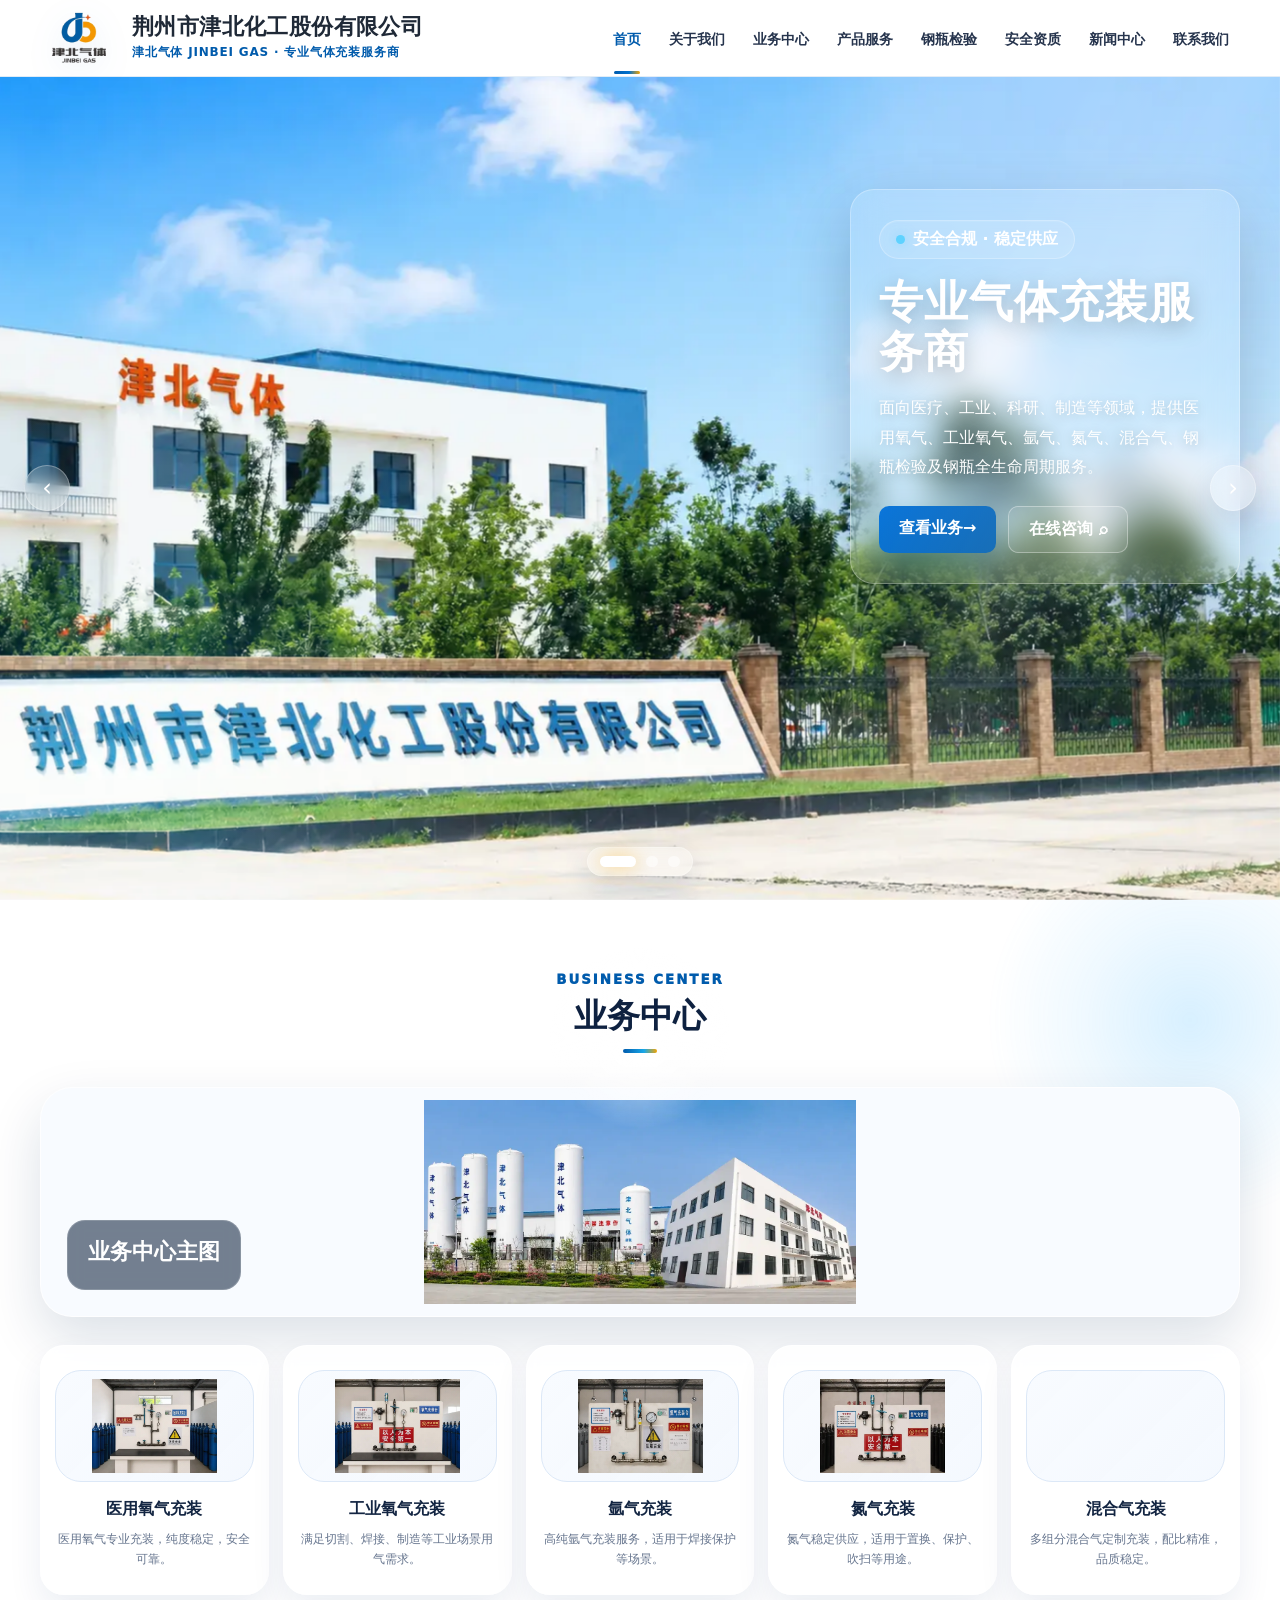
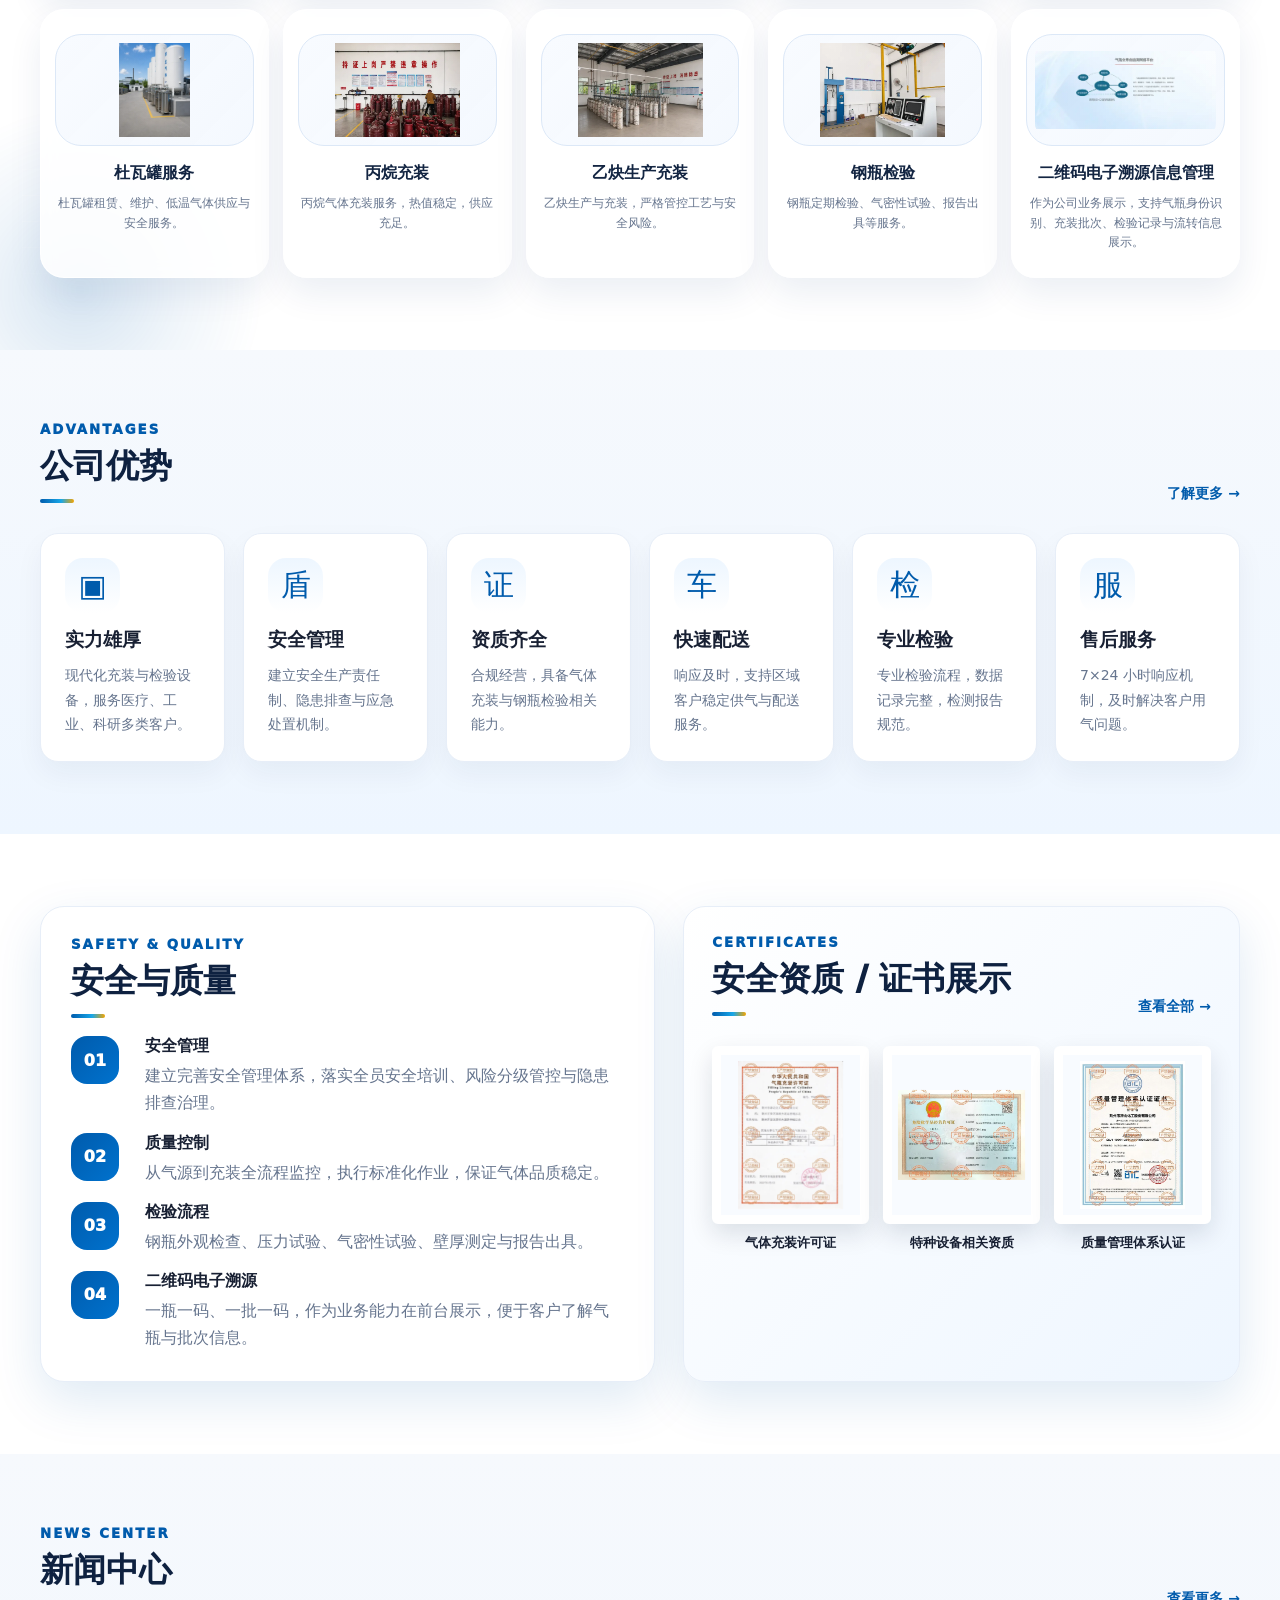
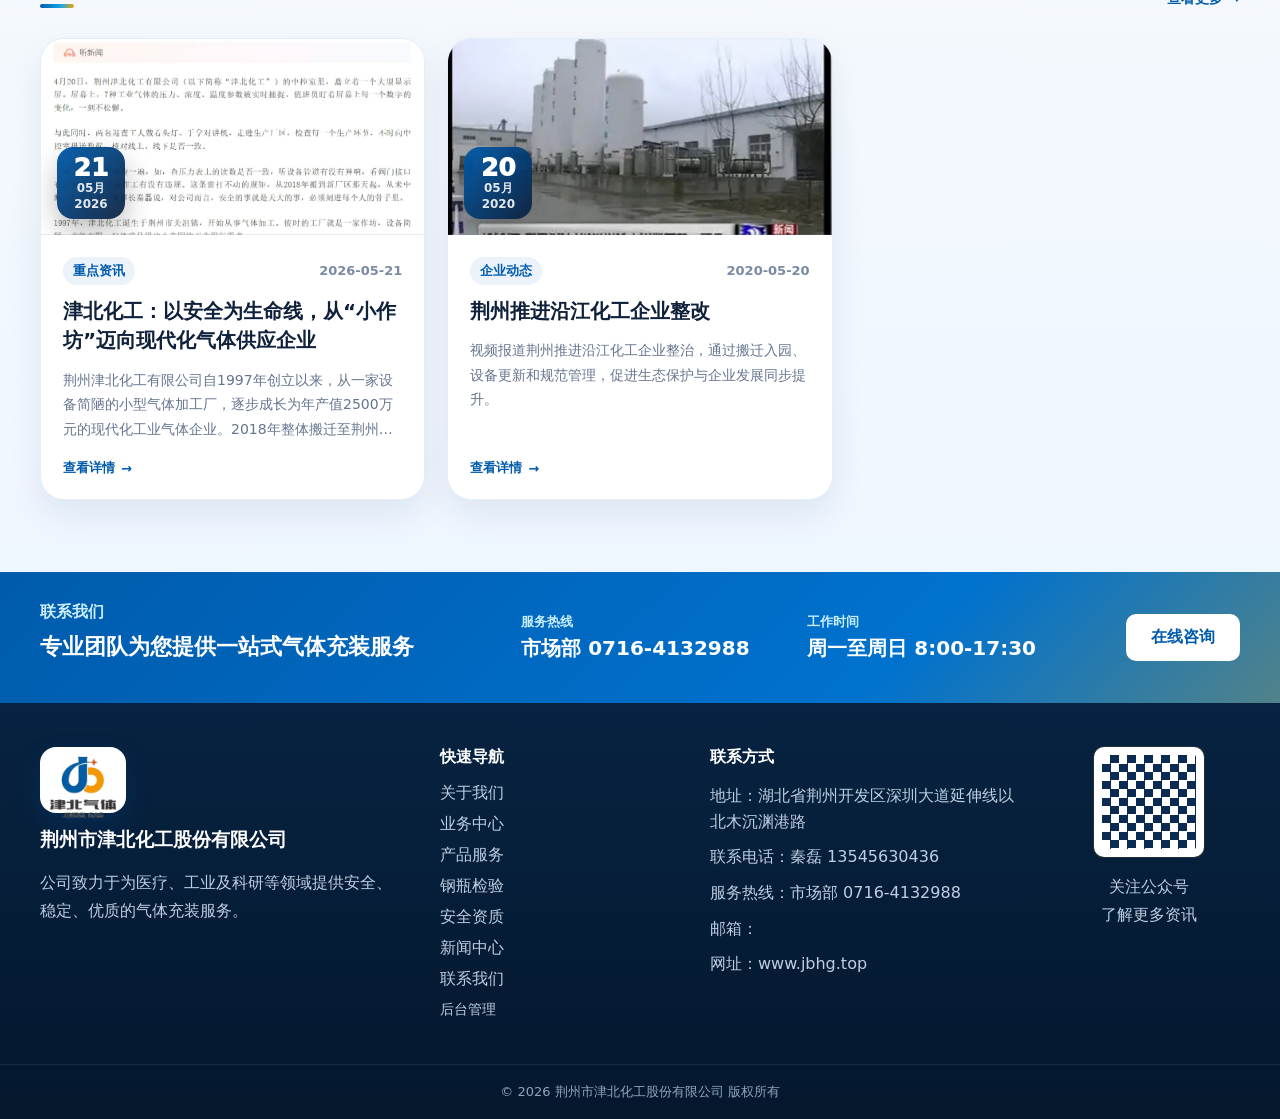
==== commit 2da460cd: "Update assets, add news media, and overhaul styles Replaced many image assets and logos, added new n" ====
--- a/index.html
+++ b/index.html
@@ -1,121 +1 @@
-<!doctype html>
-<html lang="zh-CN">
-<head>
-  <meta charset="UTF-8" />
-  <meta name="viewport" content="width=device-width, initial-scale=1.0" />
-  <meta name="description" content="津北化工股份有限公司，专业气体充装与钢瓶检验服务商，提供医用氧气、工业氧气、氩气、氮气、混合气、杜瓦罐、丙烷、乙炔、钢瓶检验等服务。" />
-  <title>津北化工股份有限公司 | 专业气体充装服务商</title>
-  <link rel="icon" type="image/png" href="assets/favicon.png" />
-  <link rel="stylesheet" href="css/styles.css" />
-</head>
-<body>
-  <div class="site-shell">
-    <header class="header" id="topHeader">
-      <div class="container header-inner">
-        <a href="#home" class="brand" aria-label="津北化工股份有限公司">
-          <img class="brand-logo-img" src="assets/logo-jinbei-gas.png" alt="津北气体 JINBEI GAS Logo" />
-          <span class="brand-text">
-            <strong id="brandName">津北化工股份有限公司</strong>
-            <small id="brandSub">专业气体充装服务商</small>
-          </span>
-        </a>
-        <nav class="nav" id="mainNav" aria-label="主导航"></nav>
-        <button class="admin-entry" id="openAdmin" type="button">后台管理</button>
-        <button class="mobile-menu" id="mobileMenu" type="button" aria-label="打开菜单">☰</button>
-      </div>
-    </header>
-
-    <main id="app"></main>
-
-    <footer class="footer">
-      <div class="footer-cta">
-        <div class="container footer-cta-inner">
-          <div>
-            <p>联系我们</p>
-            <h3>专业团队为您提供一站式气体充装服务</h3>
-          </div>
-          <div class="hotline-card">
-            <span>服务热线</span>
-            <strong id="footerHotline"></strong>
-          </div>
-          <div class="hotline-card">
-            <span>工作时间</span>
-            <strong id="footerHours">周一至周日 8:00-17:30</strong>
-          </div>
-          <a href="#contact" class="white-btn">在线咨询</a>
-        </div>
-      </div>
-      <div class="container footer-main">
-        <div class="footer-brand">
-          <div class="footer-logo"><img src="assets/logo-jinbei-gas.png" alt="津北气体 JINBEI GAS Logo" /></div>
-          <h3>荆州市津北化工股份有限公司</h3>
-          <p>公司致力于为医疗、工业及科研等领域提供安全、稳定、优质的气体充装服务。</p>
-        </div>
-        <div>
-          <h4>快速导航</h4>
-          <div class="footer-links" id="footerLinks"></div>
-        </div>
-        <div>
-          <h4>联系方式</h4>
-          <ul class="contact-list">
-            <li>地址：<span id="footerAddress"> 湖北省荆州开发区深圳大道延伸线以北木沉渊港路</span></li>
-            <li>联系电话：<span id="footerPhone"></span></li>
-            <li>服务热线：<span id="footerServicePhone"></span></li>
-            <li>邮箱：<span id="footerEmail"></span></li>
-            <li>网址：<span id="footerWebsite">www.jinbei.top</span></li>
-          </ul>
-        </div>
-        <div class="qr-box">
-          <div class="fake-qr" aria-hidden="true"></div>
-          <p>关注公众号<br />了解更多资讯</p>
-        </div>
-      </div>
-      <div class="copyright">© <span id="year"></span> 荆州市津北化工股份有限公司 版权所有</div>
-    </footer>
-  </div>
-
-  <section class="admin-modal" id="loginModal" aria-hidden="true">
-    <div class="modal-card login-card">
-      <button class="modal-close" id="closeLogin" type="button">×</button>
-      <div class="login-badge">JINBEI GAS ADMIN</div>
-      <h2>网站后台管理</h2>
-      <p>请输入管理员账号和密码，后台密码不在页面中展示。</p>
-      <label>账号<input id="adminUser" value="admin" autocomplete="username" /></label>
-      <label>密码<input id="adminPass" type="password" placeholder="请输入后台密码" autocomplete="current-password" /></label>
-      <button class="primary-btn full" id="loginBtn" type="button">登录后台</button>
-      <div class="login-error" id="loginError"></div>
-    </div>
-  </section>
-
-  <section class="admin-dashboard" id="adminDashboard" aria-hidden="true">
-    <aside class="admin-sidebar">
-      <div class="admin-logo"><img class="admin-logo-img" src="assets/logo-icon.png" alt="津北气体 Logo" /><strong>后台管理系统</strong></div>
-      <button class="admin-tab active" data-admin-tab="overview">仪表盘</button>
-      <button class="admin-tab" data-admin-tab="slides">轮播图管理</button>
-      <button class="admin-tab" data-admin-tab="services">业务服务管理</button>
-      <button class="admin-tab" data-admin-tab="images">图片上传管理</button>
-      <button class="admin-tab" data-admin-tab="news">新闻中心管理</button>
-      <button class="admin-tab" data-admin-tab="contact">联系信息管理</button>
-      <button class="admin-tab" data-admin-tab="settings">企业信息设置</button>
-      <button class="admin-exit" id="closeAdmin" type="button">退出后台</button>
-    </aside>
-    <div class="admin-main">
-      <div class="admin-topbar">
-        <div>
-          <h2 id="adminTitle">仪表盘</h2>
-          <p>可直接编辑前台网站内容，保存后刷新仍保留。</p>
-        </div>
-        <div class="admin-actions">
-          <button class="outline-btn" id="exportData" type="button">导出数据</button>
-          <button class="outline-btn" id="resetData" type="button">恢复默认</button>
-          <button class="primary-btn" id="saveAll" type="button">保存修改</button>
-        </div>
-      </div>
-      <div id="adminContent"></div>
-    </div>
-  </section>
-
-  <div class="toast" id="toast"></div>
-  <script src="js/app.js"></script>
-</body>
-</html>
+<!doctype html><html lang="zh-CN"><head><meta charset="UTF-8" /><meta name="viewport" content="width=device-width, initial-scale=1.0" /><meta name="description" content="津北化工股份有限公司，专业气体充装与钢瓶检验服务商，提供医用氧气、工业氧气、氩气、氮气、混合气、杜瓦罐、丙烷、乙炔、钢瓶检验等服务。" /><title>津北化工股份有限公司 | 专业气体充装服务商</title><link rel="icon" type="image/png" href="assets/favicon.png" /><link rel="preload" as="image" href="assets/1.webp" fetchpriority="high" /><link rel="stylesheet" href="css/styles.css?v=indent2" /></head><body><div class="site-shell"><header class="header" id="topHeader"><div class="container header-inner"><a href="#home" class="brand" aria-label="津北化工股份有限公司"><img class="brand-logo-img" src="assets/logo-jinbei-gas.png" width="72" height="56" alt="津北气体 JINBEI GAS Logo" decoding="async" /><span class="brand-text"><strong id="brandName">津北化工股份有限公司</strong><small id="brandSub">专业气体充装服务商</small></span></a><nav class="nav" id="mainNav" aria-label="主导航"></nav><button class="admin-entry" id="openAdmin" type="button">后台管理</button><button class="mobile-menu" id="mobileMenu" type="button" aria-label="打开菜单">☰</button></div></header><main id="app"></main><footer class="footer"><div class="footer-cta"><div class="container footer-cta-inner"><div><p>联系我们</p><h3>专业团队为您提供一站式气体充装服务</h3></div><div class="hotline-card"><span>服务热线</span><strong id="footerHotline"></strong></div><div class="hotline-card"><span>工作时间</span><strong id="footerHours">周一至周日 8:00-17:30</strong></div><a href="#contact" class="white-btn">在线咨询</a></div></div><div class="container footer-main"><div class="footer-brand"><div class="footer-logo"><img src="assets/logo-jinbei-gas.png" width="72" height="56" alt="津北气体 JINBEI GAS Logo" loading="lazy" decoding="async" /></div><h3>荆州市津北化工股份有限公司</h3><p>公司致力于为医疗、工业及科研等领域提供安全、稳定、优质的气体充装服务。</p></div><div><h4>快速导航</h4><div class="footer-links" id="footerLinks"></div></div><div><h4>联系方式</h4><ul class="contact-list"><li>地址：<span id="footerAddress"> 湖北省荆州开发区深圳大道延伸线以北木沉渊港路</span></li><li>联系电话：<span id="footerPhone"></span></li><li>服务热线：<span id="footerServicePhone"></span></li><li>邮箱：<span id="footerEmail"></span></li><li>网址：<span id="footerWebsite">www.jinbei.top</span></li></ul></div><div class="qr-box"><div class="fake-qr" aria-hidden="true"></div><p>关注公众号<br />了解更多资讯</p></div></div><div class="copyright">© <span id="year"></span> 荆州市津北化工股份有限公司 版权所有</div></footer></div><section class="admin-modal" id="loginModal" aria-hidden="true"><div class="modal-card login-card"><button class="modal-close" id="closeLogin" type="button">×</button><div class="login-badge">JINBEI GAS ADMIN</div><h2>网站后台管理</h2><p>请输入管理员账号和密码，后台密码不在页面中展示。</p><label>账号<input id="adminUser" value="admin" autocomplete="username" /></label><label>密码<input id="adminPass" type="password" placeholder="请输入后台密码" autocomplete="current-password" /></label><button class="primary-btn full" id="loginBtn" type="button">登录后台</button><div class="login-error" id="loginError"></div></div></section><section class="admin-dashboard" id="adminDashboard" aria-hidden="true"><aside class="admin-sidebar"><div class="admin-logo"><img class="admin-logo-img" src="assets/logo-icon.png" width="42" height="42" alt="津北气体 Logo" loading="lazy" decoding="async" /><strong>后台管理系统</strong></div><button class="admin-tab active" data-admin-tab="overview">仪表盘</button><button class="admin-tab" data-admin-tab="slides">轮播图管理</button><button class="admin-tab" data-admin-tab="services">业务服务管理</button><button class="admin-tab" data-admin-tab="images">图片上传管理</button><button class="admin-tab" data-admin-tab="news">新闻中心管理</button><button class="admin-tab" data-admin-tab="contact">联系信息管理</button><button class="admin-tab" data-admin-tab="settings">企业信息设置</button><button class="admin-exit" id="closeAdmin" type="button">退出后台</button></aside><div class="admin-main"><div class="admin-topbar"><div><h2 id="adminTitle">仪表盘</h2><p>可直接编辑前台网站内容，保存后刷新仍保留。</p></div><div class="admin-actions"><button class="outline-btn" id="exportData" type="button">导出数据</button><button class="outline-btn" id="resetData" type="button">恢复默认</button><button class="primary-btn" id="saveAll" type="button">保存修改</button></div></div><div id="adminContent"></div></div></section><div class="toast" id="toast"></div><script src="js/app.js?v=indent2" defer></script></body></html>
--- a/css/styles.css
+++ b/css/styles.css
@@ -1,1693 +1 @@
-:root{
-  --blue:#075fd4;
-  --blue2:#0a8df4;
-  --cyan:#27d7ff;
-  --navy:#061a35;
-  --navy2:#0a2548;
-  --ink:#172033;
-  --muted:#66758e;
-  --line:#e7eef8;
-  --bg:#f6f9fd;
-  --white:#fff;
-  --shadow:0 18px 50px rgba(8,41,83,.12);
-  --radius:22px;
-}
-*{box-sizing:border-box}html{scroll-behavior:smooth}body{margin:0;font-family:"Microsoft YaHei","PingFang SC",system-ui,-apple-system,BlinkMacSystemFont,"Segoe UI",sans-serif;color:var(--ink);background:var(--bg)}a{text-decoration:none;color:inherit}button,input,textarea{font:inherit}.container{width:min(1200px,calc(100% - 40px));margin:0 auto}.site-shell{min-height:100vh;overflow:hidden}.header{position:fixed;top:0;left:0;right:0;z-index:80;background:rgba(255,255,255,.92);backdrop-filter:blur(18px);border-bottom:1px solid rgba(9,69,143,.08);transition:.25s}.header.scrolled{box-shadow:0 10px 34px rgba(11,42,83,.08)}.header-inner{height:76px;display:flex;align-items:center;gap:24px}.brand{display:flex;align-items:center;gap:13px;min-width:280px}.brand-mark,.footer-logo,.admin-logo span{width:54px;height:44px;border-radius:16px 8px 18px 8px;display:grid;place-items:center;background:linear-gradient(135deg,#0f7be8,#0348af);color:#fff;font-weight:1000;letter-spacing:-3px;font-size:25px;box-shadow:0 10px 30px rgba(0,93,214,.22)}.brand-text strong{display:block;font-size:23px;line-height:1.1;color:#10213b;font-weight:900;letter-spacing:.5px}.brand-text small{display:block;margin-top:5px;color:#66758e;font-size:13px;letter-spacing:2px}.nav{display:flex;align-items:center;gap:6px;flex:1;justify-content:flex-end}.nav a{position:relative;padding:28px 11px 25px;color:#26344d;font-size:14px;font-weight:800}.nav a.active,.nav a:hover{color:var(--blue)}.nav a.active:after{content:"";position:absolute;left:12px;right:12px;bottom:0;height:3px;border-radius:10px;background:linear-gradient(90deg,var(--blue),var(--cyan))}.admin-entry{border:1px solid rgba(7,95,212,.28);background:#fff;color:var(--blue);border-radius:8px;padding:8px 14px;font-weight:900;cursor:pointer}.admin-entry:hover{background:var(--blue);color:#fff}.mobile-menu{display:none;border:0;background:transparent;font-size:26px;color:var(--blue)}
-
-.page{display:none}.page.active{display:block}.hero{position:relative;min-height:620px;margin-top:76px;color:#fff;overflow:hidden;background:#061a35}.hero-slide{display:none;position:absolute;inset:0}.hero-slide.active{display:block}.hero-visual{position:absolute;inset:0;background:linear-gradient(90deg,rgba(4,20,47,.93) 0%,rgba(4,36,82,.76) 40%,rgba(7,69,143,.35) 72%,rgba(3,19,39,.1)),radial-gradient(circle at 22% 82%,rgba(39,215,255,.35),transparent 25%),linear-gradient(135deg,#092146,#0d63ba 55%,#e9f6ff);}.hero-visual:before{content:"";position:absolute;inset:0;background-image:linear-gradient(rgba(255,255,255,.045) 1px,transparent 1px),linear-gradient(90deg,rgba(255,255,255,.045) 1px,transparent 1px);background-size:48px 48px;mask-image:linear-gradient(to right,#000,transparent 90%)}.hero-visual:after{content:"";position:absolute;right:2%;bottom:0;width:55%;height:84%;background:url('../assets/gas-plant.svg') center bottom/contain no-repeat;filter:drop-shadow(0 22px 28px rgba(0,0,0,.2));opacity:.98}.hero-tech-ring{position:absolute;left:4%;bottom:8%;width:360px;height:170px;border-radius:50%;border:2px solid rgba(39,215,255,.4);box-shadow:0 0 55px rgba(39,215,255,.22),inset 0 0 35px rgba(39,215,255,.15);transform:perspective(700px) rotateX(65deg);animation:pulseRing 3s infinite}.hero-tech-ring:before,.hero-tech-ring:after{content:"";position:absolute;inset:22px;border:1px solid rgba(255,255,255,.16);border-radius:50%}.hero-tech-ring:after{inset:48px;border-color:rgba(39,215,255,.26)}@keyframes pulseRing{0%,100%{opacity:.45;transform:perspective(700px) rotateX(65deg) scale(.95)}50%{opacity:1;transform:perspective(700px) rotateX(65deg) scale(1.02)}}.hero-content{position:relative;z-index:2;height:620px;display:grid;align-items:center}.hero-copy{width:min(650px,100%);padding-top:18px}.hero-kicker{display:inline-flex;align-items:center;gap:8px;padding:8px 16px;border-radius:999px;background:rgba(255,255,255,.1);border:1px solid rgba(255,255,255,.15);font-weight:900;color:#dff7ff}.hero-kicker:before{content:"";width:9px;height:9px;border-radius:50%;background:var(--cyan);box-shadow:0 0 20px var(--cyan)}.hero h1{font-size:60px;line-height:1.12;margin:22px 0 18px;font-weight:1000;letter-spacing:1px}.hero h1 span{display:block}.hero-desc{font-size:18px;line-height:1.9;color:#dcecff;max-width:620px}.hero-actions{display:flex;gap:18px;margin-top:36px}.primary-btn,.blue-btn{border:0;background:linear-gradient(135deg,var(--blue),var(--blue2));color:#fff;padding:13px 24px;border-radius:10px;font-weight:900;box-shadow:0 14px 30px rgba(7,95,212,.28);cursor:pointer}.primary-btn:hover,.blue-btn:hover{transform:translateY(-1px);box-shadow:0 18px 35px rgba(7,95,212,.36)}.ghost-btn,.outline-btn{border:1px solid rgba(255,255,255,.46);background:rgba(255,255,255,.08);color:#fff;padding:12px 24px;border-radius:10px;font-weight:900;cursor:pointer}.outline-btn{color:var(--blue);border-color:#d7e6fb;background:#fff}.ghost-btn:hover{background:#fff;color:var(--blue)}.hero-panel{position:absolute;z-index:3;right:calc((100% - min(1200px,calc(100% - 40px)))/2);top:120px;width:244px;background:rgba(255,255,255,.95);border-radius:18px;box-shadow:var(--shadow);overflow:hidden;color:var(--ink)}.hero-panel h3{margin:0;padding:16px 22px;color:#fff;background:linear-gradient(135deg,var(--blue),#083d96);font-size:17px}.panel-item{display:grid;grid-template-columns:44px 1fr;gap:12px;padding:17px 20px;border-bottom:1px solid #e9eef6}.panel-icon{width:42px;height:42px;border-radius:14px;background:#edf6ff;color:var(--blue);display:grid;place-items:center;font-size:22px}.panel-item strong{display:block;font-size:15px}.panel-item small{display:block;color:var(--muted);line-height:1.5;margin-top:2px}.slider-dots{position:absolute;z-index:4;left:50%;bottom:32px;display:flex;gap:10px;transform:translateX(-50%)}.slider-dots button{border:0;width:11px;height:11px;border-radius:999px;background:rgba(255,255,255,.75);cursor:pointer}.slider-dots button.active{width:36px;background:var(--blue2)}.slide-arrow{position:absolute;z-index:4;top:50%;transform:translateY(-50%);width:44px;height:44px;border-radius:50%;border:1px solid rgba(255,255,255,.46);background:rgba(0,0,0,.12);color:#fff;cursor:pointer;font-size:24px}.slide-arrow.prev{left:22px}.slide-arrow.next{right:22px}
-
-.section{padding:72px 0}.section.white{background:#fff}.section.blue-soft{background:linear-gradient(180deg,#f6f9fd,#eef6ff)}.section-head{display:flex;align-items:flex-end;justify-content:space-between;gap:24px;margin-bottom:30px}.section-title small{display:block;color:var(--blue);font-weight:1000;text-transform:uppercase;letter-spacing:2px}.section-title h2{font-size:33px;line-height:1.25;margin:8px 0 0;color:#0e2140;font-weight:1000}.section-title h2:after{content:"";display:block;width:34px;height:4px;background:linear-gradient(90deg,var(--blue),var(--cyan));border-radius:6px;margin-top:13px}.section-title.center{text-align:center;margin:0 auto 34px}.section-title.center h2:after{margin:13px auto 0}.more-link{font-weight:900;color:var(--blue);font-size:14px}.service-grid{display:grid;grid-template-columns:repeat(5,1fr);gap:14px}.service-card{background:#fff;border:1px solid var(--line);border-radius:17px;padding:24px 14px;text-align:center;min-height:178px;transition:.25s;box-shadow:0 10px 24px rgba(12,56,112,.05)}.service-card:hover{transform:translateY(-8px);border-color:#bddbff;box-shadow:var(--shadow)}.service-icon{margin:0 auto 14px;width:55px;height:55px;border-radius:18px;background:linear-gradient(180deg,#edf6ff,#fff);display:grid;place-items:center;color:var(--blue);font-size:30px}.service-card h3{font-size:16px;margin:0 0 10px;color:#132542}.service-card p{font-size:12px;line-height:1.65;color:var(--muted);margin:0}.feature-grid{display:grid;grid-template-columns:repeat(6,1fr);gap:18px}.feature-card{background:#fff;border:1px solid var(--line);border-radius:18px;padding:24px;box-shadow:0 12px 28px rgba(8,41,83,.05);transition:.25s}.feature-card:hover{transform:translateY(-5px);box-shadow:var(--shadow)}.feature-card .service-icon{margin:0 0 14px}.feature-card h3{margin:0 0 10px}.feature-card p{margin:0;color:var(--muted);line-height:1.75;font-size:14px}.split-grid{display:grid;grid-template-columns:1.05fr .95fr;gap:28px}.light-panel{background:#fff;border-radius:22px;border:1px solid var(--line);box-shadow:var(--shadow);padding:30px}.cert-panel{background:linear-gradient(135deg,#fff,#eef6ff);border-radius:22px;border:1px solid var(--line);box-shadow:var(--shadow);padding:28px}.cert-row{display:grid;grid-template-columns:repeat(3,1fr);gap:14px;margin-top:22px}.cert-card{text-align:center}.cert-img{height:134px;border:9px solid #fff;border-radius:6px;background:linear-gradient(135deg,#fff8e2,#fff),repeating-linear-gradient(0deg,transparent 0 16px,rgba(7,95,212,.06) 16px 17px);box-shadow:0 10px 25px rgba(6,26,53,.12);position:relative}.cert-img:before{position:absolute;left:50%;top:50%;transform:translate(-50%,-50%);font-weight:1000;color:#17428a;font-size:22px}.cert-card p{font-size:13px;font-weight:900;margin:10px 0 0}.process{display:grid;gap:16px;margin-top:18px}.process-step{display:grid;grid-template-columns:58px 1fr;gap:16px;align-items:start}.process-step span{width:48px;height:48px;border-radius:16px;background:var(--blue);color:#fff;display:grid;place-items:center;font-weight:1000}.process-step strong{display:block;margin-bottom:5px}.process-step p{margin:0;color:var(--muted);line-height:1.7}.news-grid{display:grid;grid-template-columns:repeat(3,1fr);gap:22px}.news-card{background:#fff;border:1px solid var(--line);border-radius:18px;overflow:hidden;box-shadow:0 12px 28px rgba(8,41,83,.05);transition:.25s}.news-card:hover{transform:translateY(-6px);box-shadow:var(--shadow)}.news-thumb{height:138px;background:linear-gradient(135deg,#114e9f,#e8f5ff);position:relative;overflow:hidden}.news-thumb:before{content:"";position:absolute;inset:24px;background:url('../assets/gas-plant.svg') center/contain no-repeat;opacity:.75}.news-body{padding:20px}.news-body small{color:var(--muted)}.news-body h3{margin:8px 0 10px;font-size:18px;line-height:1.55}.news-body p{color:var(--muted);font-size:14px;line-height:1.75;margin:0}.inner-hero{margin-top:76px;padding:86px 0;color:#fff;background:linear-gradient(120deg,rgba(6,26,53,.96),rgba(7,95,212,.78)),url('../assets/gas-plant.svg') right center/560px no-repeat;position:relative;overflow:hidden}.inner-hero:before{content:"";position:absolute;inset:0;background-image:linear-gradient(rgba(255,255,255,.05) 1px,transparent 1px),linear-gradient(90deg,rgba(255,255,255,.05) 1px,transparent 1px);background-size:44px 44px;opacity:.4}.inner-hero .container{position:relative}.inner-hero h1{font-size:46px;margin:0 0 16px;font-weight:1000}.inner-hero p{max-width:680px;line-height:1.9;color:#d9edff;margin:0}.breadcrumb{font-weight:900;color:#bcecff;margin-bottom:16px}.content-grid{display:grid;grid-template-columns:repeat(3,1fr);gap:22px}.article-card{background:#fff;border:1px solid var(--line);border-radius:22px;padding:26px;box-shadow:0 12px 28px rgba(8,41,83,.05)}.article-card h3{font-size:22px;margin:0 0 14px}.article-card p,.article-card li{color:var(--muted);line-height:1.85}.article-card ul{padding-left:20px;margin:0}.contact-page-grid{display:grid;grid-template-columns:.9fr 1.1fr;gap:26px}.contact-info{background:#fff;border:1px solid var(--line);border-radius:22px;padding:30px;box-shadow:var(--shadow)}.contact-info li{list-style:none;margin:0 0 18px;line-height:1.8}.contact-form{background:#fff;border-radius:22px;border:1px solid var(--line);padding:30px;box-shadow:var(--shadow);display:grid;grid-template-columns:1fr 1fr;gap:16px}.contact-form input,.contact-form textarea{border:1px solid #dce8f7;border-radius:12px;padding:14px;outline:none}.contact-form textarea{grid-column:1/-1;min-height:126px}.contact-form button{justify-self:start}.footer-cta{background:linear-gradient(135deg,#075fd4,#004098);color:#fff}.footer-cta-inner{display:grid;grid-template-columns:1.4fr .8fr .9fr auto;gap:26px;align-items:center;padding:26px 0}.footer-cta p{margin:0 0 6px;color:#c9edff;font-weight:900}.footer-cta h3{margin:0;font-size:22px}.hotline-card span{display:block;color:#c9edff;font-size:13px;font-weight:900}.hotline-card strong{display:block;font-size:20px;margin-top:4px}.white-btn{display:inline-flex;align-items:center;justify-content:center;background:#fff;color:var(--blue);font-weight:1000;border-radius:10px;padding:13px 25px}.footer{background:#061a35;color:#bfcee2}.footer-main{display:grid;grid-template-columns:1.4fr .9fr 1.2fr .7fr;gap:36px;padding:44px 0}.footer h3,.footer h4{color:#fff;margin:0 0 15px}.footer p{line-height:1.75}.footer-links{display:grid;grid-template-columns:repeat(2,1fr);gap:10px}.footer-links a:hover{color:#fff}.contact-list{padding:0;margin:0}.contact-list li{list-style:none;margin-bottom:10px;line-height:1.6}.qr-box{text-align:center}.fake-qr{width:110px;height:110px;margin:0 auto 10px;background:conic-gradient(#0c2b52 0 25%,#fff 0 50%,#0c2b52 0 75%,#fff 0);background-size:17px 17px;border:8px solid #fff;border-radius:10px}.copyright{text-align:center;padding:18px;border-top:1px solid rgba(255,255,255,.08);font-size:13px;color:#8fa4c0}
-
-.admin-modal{display:none;position:fixed;inset:0;z-index:100;background:rgba(4,13,31,.68);backdrop-filter:blur(8px);align-items:center;justify-content:center;padding:20px}.admin-modal.show{display:flex}.modal-card{position:relative;background:#fff;border-radius:22px;box-shadow:0 30px 80px rgba(0,0,0,.28);padding:34px;width:min(430px,100%)}.modal-close{position:absolute;right:18px;top:14px;border:0;background:transparent;font-size:28px;cursor:pointer;color:#8895a7}.login-badge{display:inline-flex;background:#eaf4ff;color:var(--blue);border-radius:999px;padding:7px 13px;font-weight:1000;font-size:12px}.login-card h2{margin:18px 0 8px}.login-card p{color:var(--muted);margin:0 0 22px}.login-card label{display:block;font-weight:900;margin-bottom:14px}.login-card input{width:100%;margin-top:8px;border:1px solid #dce8f7;border-radius:12px;padding:13px;outline:none}.full{width:100%}.login-error{color:#d43232;margin-top:12px;font-weight:900}.admin-dashboard{display:none;position:fixed;inset:0;z-index:110;background:#f2f6fb}.admin-dashboard.show{display:grid;grid-template-columns:260px 1fr}.admin-sidebar{background:#061a35;color:#d5e4f7;padding:22px;display:flex;flex-direction:column;gap:10px}.admin-logo{display:flex;align-items:center;gap:12px;margin-bottom:18px;color:#fff}.admin-logo span{width:42px;height:38px;font-size:20px}.admin-tab,.admin-exit{border:0;text-align:left;border-radius:12px;padding:13px 15px;background:transparent;color:#d5e4f7;font-weight:900;cursor:pointer}.admin-tab.active,.admin-tab:hover{background:#0b63d7;color:#fff}.admin-exit{margin-top:auto;background:rgba(255,255,255,.09);color:#fff}.admin-main{overflow:auto;padding:28px}.admin-topbar{display:flex;align-items:center;justify-content:space-between;gap:20px;margin-bottom:24px}.admin-topbar h2{margin:0;color:#10213b}.admin-topbar p{margin:6px 0 0;color:var(--muted)}.admin-actions{display:flex;gap:10px;flex-wrap:wrap}.admin-cards{display:grid;grid-template-columns:repeat(4,1fr);gap:18px}.admin-stat{background:#fff;border-radius:18px;padding:22px;border:1px solid var(--line);box-shadow:0 12px 28px rgba(8,41,83,.06)}.admin-stat span{display:block;color:var(--muted);font-size:13px}.admin-stat strong{font-size:32px;color:var(--blue);display:block;margin-top:10px}.admin-panel{background:#fff;border-radius:20px;border:1px solid var(--line);box-shadow:0 12px 28px rgba(8,41,83,.06);padding:22px;margin-bottom:18px}.admin-panel h3{margin:0 0 18px}.form-grid{display:grid;grid-template-columns:repeat(2,1fr);gap:14px}.form-grid label{font-weight:900;font-size:13px}.form-grid input,.form-grid textarea,.form-grid select{width:100%;margin-top:8px;border:1px solid #dce8f7;border-radius:12px;padding:12px;outline:none;background:#fff}.form-grid textarea{min-height:90px;resize:vertical}.form-grid .wide{grid-column:1/-1}.data-row{display:grid;grid-template-columns:1fr auto;gap:16px;padding:16px;border:1px solid #e4edf8;border-radius:16px;margin-bottom:14px;background:#fbfdff}.row-actions{display:flex;gap:8px;align-items:start}.danger-btn{border:0;background:#fff1f1;color:#cb2929;border-radius:10px;padding:10px 13px;font-weight:900;cursor:pointer}.mini-btn{border:0;background:#eaf4ff;color:var(--blue);border-radius:10px;padding:10px 13px;font-weight:900;cursor:pointer}.toast{position:fixed;right:26px;bottom:26px;z-index:200;display:none;background:#061a35;color:#fff;border-radius:14px;padding:14px 18px;box-shadow:0 20px 45px rgba(0,0,0,.22);font-weight:900}.toast.show{display:block;animation:toastIn .25s}@keyframes toastIn{from{opacity:0;transform:translateY(12px)}to{opacity:1;transform:none}}
-
-@media (max-width:1100px){.nav{display:none}.mobile-menu{display:block;margin-left:auto}.admin-entry{display:none}.header-inner{gap:12px}.brand{min-width:auto}.hero h1{font-size:48px}.hero-panel{display:none}.service-grid{grid-template-columns:repeat(3,1fr)}.feature-grid{grid-template-columns:repeat(2,1fr)}.split-grid,.contact-page-grid{grid-template-columns:1fr}.footer-cta-inner,.footer-main{grid-template-columns:1fr 1fr}.admin-dashboard.show{grid-template-columns:1fr}.admin-sidebar{position:fixed;left:0;top:0;bottom:0;width:260px;z-index:2}.admin-main{margin-left:260px}.admin-cards{grid-template-columns:repeat(2,1fr)}}@media (max-width:720px){.container{width:min(100% - 28px,1200px)}.brand-text strong{font-size:17px}.brand-text small{font-size:11px;letter-spacing:.8px}.hero{min-height:650px}.hero-content{height:650px}.hero h1{font-size:38px}.hero-desc{font-size:15px}.hero-actions{flex-direction:column;align-items:flex-start}.slide-arrow{display:none}.service-grid{grid-template-columns:1fr 1fr}.feature-grid,.content-grid,.news-grid,.cert-row,.footer-cta-inner,.footer-main,.contact-form{grid-template-columns:1fr}.contact-form textarea{grid-column:auto}.inner-hero h1{font-size:34px}.admin-sidebar{position:static;width:auto}.admin-main{margin-left:0;padding:16px}.admin-dashboard.show{display:block;overflow:auto}.admin-topbar{display:block}.admin-actions{margin-top:14px}.admin-cards,.form-grid{grid-template-columns:1fr}.data-row{grid-template-columns:1fr}.brand-mark{width:45px;height:38px;font-size:20px}}
-@media (max-width:1100px){
-  .nav.mobile-open{display:grid;position:absolute;left:14px;right:14px;top:82px;background:#fff;border:1px solid var(--line);box-shadow:var(--shadow);border-radius:18px;padding:10px;gap:0;justify-content:stretch}
-  .nav.mobile-open a{padding:14px 16px;border-radius:12px}
-  .nav.mobile-open a.active:after{display:none}
-}
-
-/* 2026 update: image-replaceable modules + footer admin entry */
-.header .admin-entry{display:none!important}
-.footer-links{grid-template-columns:1fr!important}
-.footer-admin-link{margin-top:8px;border:1px solid rgba(255,255,255,.18);background:rgba(255,255,255,.08);color:#fff;border-radius:10px;padding:10px 12px;text-align:left;font-weight:900;cursor:pointer;transition:.25s}
-.footer-admin-link:hover{background:#fff;color:#075fd4}
-.section-photo{min-height:230px;margin:0 0 28px;border-radius:26px;border:1px solid var(--line);background:linear-gradient(135deg,rgba(7,95,212,.90),rgba(6,26,53,.78)),url('../assets/gas-plant.svg') right center/contain no-repeat;box-shadow:var(--shadow);position:relative;overflow:hidden;display:flex;align-items:end;padding:26px;color:#fff;background-size:cover;background-position:center}
-.section-photo:before{content:"";position:absolute;inset:0;background-image:linear-gradient(rgba(255,255,255,.06) 1px,transparent 1px),linear-gradient(90deg,rgba(255,255,255,.06) 1px,transparent 1px);background-size:42px 42px;opacity:.45}
-.section-photo>div{position:relative;background:rgba(6,26,53,.55);border:1px solid rgba(255,255,255,.16);backdrop-filter:blur(8px);padding:16px 20px;border-radius:18px}
-.section-photo strong{display:block;font-size:22px;margin-bottom:6px}.section-photo span{color:#d9edff;font-size:14px}.section-photo.has-image{background-size:cover;background-position:center}.service-visual{height:112px;border-radius:18px;background:linear-gradient(135deg,#eaf4ff,#fff);border:1px solid #dce8f7;margin-bottom:17px;display:grid;place-items:center;color:#075fd4;font-size:28px;font-weight:1000;background-size:cover;background-position:center;overflow:hidden;position:relative}.service-visual:before{content:"";position:absolute;inset:0;background:radial-gradient(circle at 20% 20%,rgba(255,255,255,.5),transparent 42%)}.service-visual span{position:relative}.service-visual.has-image span{display:none}.service-visual.small{height:138px;margin-bottom:18px}.process-step.with-image{grid-template-columns:58px 96px 1fr;align-items:center}.process-image{width:96px;height:68px;border-radius:14px;background:linear-gradient(135deg,#d9ecff,#fff),url('../assets/gas-plant.svg') center/cover no-repeat;border:1px solid #dce8f7;background-size:cover;background-position:center}.image-upload-block{display:grid;grid-template-columns:170px 1fr;gap:16px;align-items:center;padding:14px;border:1px dashed #bad2ef;border-radius:16px;background:#f8fbff}.upload-preview{height:112px;border-radius:14px;background:linear-gradient(135deg,#eaf4ff,#fff);border:1px solid #dce8f7;display:grid;place-items:center;color:#6d7f99;font-size:13px;font-weight:900;background-size:cover;background-position:center;overflow:hidden}.upload-preview.has-image span{display:none}.upload-control{display:grid;gap:8px}.upload-control strong{color:#10213b}.upload-control small{color:var(--muted);line-height:1.6}.upload-control input[type=file]{border:1px solid #dce8f7;background:#fff;border-radius:10px;padding:9px;width:100%;font-size:13px}.admin-note{margin:0;color:var(--muted);line-height:1.8}.hero-visual{background-size:cover!important;background-position:center!important}
-@media (max-width:720px){.process-step.with-image{grid-template-columns:48px 1fr}.process-step.with-image .process-image{grid-column:2;width:100%;height:120px}.image-upload-block{grid-template-columns:1fr}.section-photo{min-height:190px}}
-
-/* 2026 update: QR electronic traceability module */
-.trace-search-panel{display:grid;grid-template-columns:1fr 430px;gap:28px;align-items:end;background:linear-gradient(135deg,#fff,#eef6ff);border:1px solid var(--line);border-radius:24px;padding:28px;box-shadow:var(--shadow);margin-bottom:22px}.trace-search-panel p{color:var(--muted);line-height:1.8;margin:14px 0 0}.trace-search-box{display:flex;gap:10px;background:#fff;border:1px solid #dce8f7;border-radius:16px;padding:10px;box-shadow:0 12px 28px rgba(8,41,83,.06)}.trace-search-box input{flex:1;border:0;outline:none;padding:0 8px;min-width:0}.trace-stats{display:grid;grid-template-columns:repeat(4,1fr);gap:16px;margin:22px 0}.trace-stats>div{background:#fff;border:1px solid var(--line);border-radius:18px;padding:22px;box-shadow:0 10px 24px rgba(12,56,112,.05)}.trace-stats strong{display:block;color:var(--blue);font-size:24px;font-weight:1000}.trace-stats span{display:block;color:var(--muted);font-weight:900;margin-top:6px}.trace-results{display:grid;grid-template-columns:repeat(2,1fr);gap:20px}.trace-card{background:#fff;border:1px solid var(--line);border-radius:24px;padding:22px;box-shadow:var(--shadow);transition:.25s}.trace-card:hover{transform:translateY(-4px)}.trace-card-top{display:grid;grid-template-columns:118px 1fr;gap:18px;align-items:center;margin-bottom:18px}.trace-card-top small{display:inline-block;background:#eaf4ff;color:var(--blue);border-radius:999px;padding:6px 10px;font-weight:1000}.trace-card-top h3{margin:10px 0 8px;color:#10213b}.trace-card-top p{margin:0;color:var(--muted);line-height:1.7}.trace-qr{width:118px;height:118px;border:8px solid #fff;border-radius:18px;box-shadow:0 12px 30px rgba(8,41,83,.12);display:grid;place-items:center;color:#075fd4;font-weight:1000;font-size:24px;background:conic-gradient(from 90deg,#061a35 0 25%,#fff 0 50%,#061a35 0 75%,#fff 0);background-size:18px 18px;position:relative;overflow:hidden}.trace-qr:after{content:"";position:absolute;inset:39px;border-radius:10px;background:linear-gradient(135deg,var(--blue),var(--cyan));box-shadow:0 0 0 6px #fff}.trace-qr span{position:relative;z-index:2;color:#fff;font-size:13px;letter-spacing:1px}.trace-qr.has-image{background-size:cover!important;background-position:center!important}.trace-qr.has-image:after,.trace-qr.has-image span{display:none}.trace-info-grid{display:grid;grid-template-columns:repeat(2,1fr);gap:10px}.trace-info-grid span{display:block;background:#f7fbff;border:1px solid #e1ecf8;border-radius:14px;padding:11px 13px;color:#33445e;line-height:1.5}.trace-info-grid b{display:block;color:#718199;font-size:12px;margin-bottom:3px}.trace-admin-row .image-upload-block{grid-column:1/-1}.admin-sidebar .admin-tab[data-admin-tab="traceability"]{font-size:13px;line-height:1.35}
-@media (max-width:1100px){.trace-search-panel{grid-template-columns:1fr}.trace-results{grid-template-columns:1fr}.trace-stats{grid-template-columns:repeat(2,1fr)}}
-@media (max-width:720px){.trace-search-box{display:grid}.trace-stats{grid-template-columns:1fr}.trace-card-top{grid-template-columns:1fr}.trace-info-grid{grid-template-columns:1fr}}
-
-
-/* 2026 update: official 津北气体 / JINBEI GAS logo system */
-:root{
-  --blue:#005BAC;
-  --blue2:#0072CE;
-  --cyan:#18A7E8;
-  --gold:#F3A400;
-  --navy:#082748;
-  --navy2:#0A315F;
-  --ink:#182033;
-  --shadow:0 18px 50px rgba(0,91,172,.13);
-}
-.header{
-  background:rgba(255,255,255,.96);
-  border-bottom:1px solid rgba(0,91,172,.10);
-}
-.header.scrolled{box-shadow:0 10px 36px rgba(0,91,172,.10)}
-.brand{gap:14px;min-width:345px}
-.brand-logo-img{
-  width:78px;
-  height:58px;
-  object-fit:contain;
-  flex:0 0 auto;
-  filter:drop-shadow(0 8px 16px rgba(0,91,172,.10));
-}
-.brand-text strong{
-  color:#1f2937;
-  font-size:22px;
-  letter-spacing:.4px;
-}
-.brand-text small{
-  color:#005BAC;
-  font-weight:900;
-  letter-spacing:.8px;
-  font-size:12px;
-}
-.nav a.active,.nav a:hover{color:#005BAC}
-.nav a.active:after{
-  background:linear-gradient(90deg,#005BAC 0%,#0072CE 58%,#F3A400 100%);
-}
-.hero{
-  background:#082748;
-}
-.hero-visual{
-  background:
-    linear-gradient(90deg,rgba(4,22,51,.95) 0%,rgba(0,66,132,.82) 42%,rgba(0,91,172,.45) 72%,rgba(6,26,53,.12)),
-    radial-gradient(circle at 22% 82%,rgba(24,167,232,.34),transparent 25%),
-    radial-gradient(circle at 82% 16%,rgba(243,164,0,.18),transparent 22%),
-    linear-gradient(135deg,#082748,#005BAC 58%,#f6fbff)!important;
-}
-.hero-kicker:before{
-  background:var(--gold);
-  box-shadow:0 0 20px rgba(243,164,0,.75);
-}
-.primary-btn,.blue-btn{
-  background:linear-gradient(135deg,#005BAC 0%,#0072CE 70%,#F3A400 130%);
-  box-shadow:0 14px 30px rgba(0,91,172,.28);
-}
-.primary-btn:hover,.blue-btn:hover{
-  box-shadow:0 18px 36px rgba(0,91,172,.36);
-}
-.hero-panel h3{
-  background:linear-gradient(135deg,#005BAC,#082748 72%);
-}
-.panel-icon,.service-icon{
-  color:#005BAC;
-}
-.slider-dots button.active{
-  background:linear-gradient(90deg,#005BAC,#F3A400);
-}
-.section-title small,.more-link,.outline-btn,.white-btn{
-  color:#005BAC;
-}
-.section-title h2:after{
-  background:linear-gradient(90deg,#005BAC 0%,#18A7E8 62%,#F3A400 100%);
-}
-.process-step span{
-  background:linear-gradient(135deg,#005BAC,#0072CE);
-}
-.service-card:hover{
-  border-color:rgba(243,164,0,.38);
-}
-.footer{
-  background:linear-gradient(180deg,#082748,#04172d);
-}
-.footer-cta{
-  background:linear-gradient(135deg,#005BAC,#0072CE 70%,#F3A400 160%);
-}
-.footer-logo{
-  width:86px;
-  height:66px;
-  border-radius:16px;
-  display:grid;
-  place-items:center;
-  background:#fff;
-  box-shadow:0 12px 28px rgba(0,91,172,.20);
-  padding:5px;
-}
-.footer-logo img{
-  width:100%;
-  height:100%;
-  object-fit:contain;
-  display:block;
-}
-.footer-brand .footer-logo{margin-bottom:14px}
-.footer-admin-link:hover{
-  color:#005BAC;
-}
-.login-badge{
-  background:rgba(243,164,0,.13);
-  color:#9a6500;
-}
-.admin-sidebar{
-  background:linear-gradient(180deg,#082748,#04172d);
-}
-.admin-logo{
-  display:flex;
-  align-items:center;
-  gap:12px;
-}
-.admin-logo-img{
-  width:48px;
-  height:42px;
-  object-fit:contain;
-  background:#fff;
-  border-radius:12px;
-  padding:5px;
-  box-shadow:0 10px 24px rgba(0,0,0,.16);
-}
-.admin-tab.active,.admin-tab:hover{
-  background:linear-gradient(135deg,#005BAC,#0072CE);
-}
-.mini-btn{
-  color:#005BAC;
-}
-.service-visual{
-  color:#005BAC;
-}
-.section-photo{
-  background:
-    linear-gradient(135deg,rgba(0,91,172,.90),rgba(8,39,72,.80)),
-    url('../assets/gas-plant.svg') right center/contain no-repeat;
-}
-.trace-card-top small,.trace-stats strong{
-  color:#005BAC;
-}
-.trace-qr:after{
-  background:linear-gradient(135deg,#005BAC,#F3A400);
-}
-.fake-qr{
-  box-shadow:0 0 0 1px rgba(243,164,0,.12);
-}
-@media (max-width:720px){
-  .brand{min-width:0}
-  .brand-logo-img{width:58px;height:46px}
-  .brand-text strong{font-size:17px}
-  .brand-text small{font-size:10px;letter-spacing:.2px}
-}
-
-/* 2026-05 client update: cooler carousel + footer admin entry aligned with quick navigation */
-.hero{
-  isolation:isolate;
-  min-height:650px;
-  box-shadow:inset 0 -1px 0 rgba(255,255,255,.08);
-}
-.hero:before{
-  content:"";
-  position:absolute;
-  inset:-20% -10%;
-  z-index:1;
-  pointer-events:none;
-  background:
-    conic-gradient(from 210deg at 28% 72%, transparent 0 10%, rgba(24,167,232,.42) 13%, transparent 18% 100%),
-    radial-gradient(circle at 18% 78%, rgba(24,167,232,.36), transparent 22%),
-    radial-gradient(circle at 80% 18%, rgba(243,164,0,.22), transparent 18%);
-  mix-blend-mode:screen;
-  filter:blur(.2px);
-  opacity:.88;
-  animation:heroAurora 9s ease-in-out infinite alternate;
-}
-.hero:after{
-  content:"";
-  position:absolute;
-  inset:0;
-  z-index:2;
-  pointer-events:none;
-  background:
-    linear-gradient(115deg, transparent 0 34%, rgba(255,255,255,.20) 39%, transparent 44% 100%),
-    linear-gradient(to bottom, transparent 0%, rgba(24,167,232,.15) 50%, transparent 100%);
-  background-size:220% 100%,100% 200%;
-  mix-blend-mode:screen;
-  opacity:.55;
-  animation:heroScan 6.5s linear infinite;
-}
-.hero-slide{animation:slideFadeOut .45s ease both}.hero-slide.active{animation:slideFadeIn .7s ease both}.hero-slide.active .hero-copy{animation:copyReveal .9s cubic-bezier(.2,.9,.2,1) both}.hero-slide.active .hero-visual{animation:heroImageBreath 6s ease-in-out both}.hero-visual:before{animation:gridDrift 13s linear infinite;background-size:46px 46px,46px 46px!important}.hero-visual:after{animation:plantFloat 6.2s ease-in-out infinite;transform-origin:center bottom}.hero-tech-ring{z-index:3;border-color:rgba(24,167,232,.55);box-shadow:0 0 70px rgba(24,167,232,.38),inset 0 0 42px rgba(24,167,232,.22),0 0 0 1px rgba(255,255,255,.08);animation:pulseRing 2.8s infinite, ringGlow 5s linear infinite}.hero-fx-layer{position:absolute;inset:0;z-index:3;pointer-events:none;overflow:hidden}.energy-beam{position:absolute;height:2px;width:42%;left:-10%;top:35%;background:linear-gradient(90deg,transparent,rgba(24,167,232,.95),rgba(243,164,0,.75),transparent);box-shadow:0 0 18px rgba(24,167,232,.78);transform:rotate(-18deg);animation:beamMove 4.8s linear infinite}.beam-two{top:69%;width:52%;animation-delay:1.8s;opacity:.72;transform:rotate(-10deg)}.energy-orbit{position:absolute;left:7%;bottom:6%;width:460px;height:200px;border-radius:50%;border:1px solid rgba(24,167,232,.32);transform:perspective(780px) rotateX(64deg);box-shadow:0 0 38px rgba(24,167,232,.18),inset 0 0 28px rgba(24,167,232,.12);animation:orbitPulse 4.5s ease-in-out infinite}.orbit-two{left:10%;bottom:12%;width:280px;height:120px;border-color:rgba(243,164,0,.28);animation-delay:1.2s}.hero-particles{position:absolute;inset:0;z-index:4;pointer-events:none;overflow:hidden}.hero-particles i{position:absolute;left:var(--x);top:var(--y);width:3px;height:3px;border-radius:999px;background:#dff7ff;box-shadow:0 0 14px rgba(24,167,232,.95),0 0 28px rgba(243,164,0,.22);opacity:.75;animation:sparkFloat var(--d) ease-in-out var(--delay) infinite}.hero-hud{position:absolute;z-index:5;right:calc((100% - min(1200px,calc(100% - 40px)))/2 + 272px);bottom:38px;width:285px;border:1px solid rgba(255,255,255,.2);border-radius:20px;background:linear-gradient(135deg,rgba(6,26,53,.72),rgba(0,91,172,.28));box-shadow:0 18px 45px rgba(0,20,50,.25),inset 0 1px 0 rgba(255,255,255,.12);backdrop-filter:blur(16px);padding:16px;color:#fff;pointer-events:none}.hud-top{display:flex;align-items:center;justify-content:space-between;gap:12px;margin-bottom:14px;font-size:11px;letter-spacing:1px;color:#bcecff}.hud-top b{color:#ffd46b}.hud-row{display:flex;align-items:flex-end;gap:10px}.hud-row em{font-style:normal;font-size:32px;line-height:1;font-weight:1000;background:linear-gradient(90deg,#fff,#dff7ff,#ffd46b);-webkit-background-clip:text;background-clip:text;color:transparent}.hud-row span{font-size:13px;color:#d9edff;font-weight:900}.hud-progress{height:8px;margin:14px 0;border-radius:99px;background:rgba(255,255,255,.13);overflow:hidden}.hud-progress i{display:block;height:100%;width:78%;border-radius:99px;background:linear-gradient(90deg,#18A7E8,#005BAC,#F3A400);box-shadow:0 0 16px rgba(24,167,232,.8);animation:hudLoad 2.6s ease-in-out infinite alternate}.hud-tags{display:flex;gap:7px;flex-wrap:wrap}.hud-tags span{font-size:11px;font-weight:900;color:#eaf6ff;border:1px solid rgba(255,255,255,.15);background:rgba(255,255,255,.08);border-radius:999px;padding:5px 8px}.hero .blue-btn,.hero .ghost-btn{position:relative;overflow:hidden}.hero .blue-btn:after,.hero .ghost-btn:after{content:"";position:absolute;top:-30%;bottom:-30%;width:36px;left:-60px;background:linear-gradient(90deg,transparent,rgba(255,255,255,.55),transparent);transform:rotate(18deg);animation:buttonShine 3.4s ease-in-out infinite}.hero .ghost-btn:after{animation-delay:1s}.slide-arrow{backdrop-filter:blur(12px);box-shadow:0 12px 30px rgba(0,0,0,.18),inset 0 1px 0 rgba(255,255,255,.16)}.slide-arrow:hover{background:rgba(255,255,255,.18);border-color:rgba(255,255,255,.75);box-shadow:0 0 24px rgba(24,167,232,.38)}.slider-dots{padding:8px 12px;border-radius:999px;background:rgba(6,26,53,.32);backdrop-filter:blur(10px);border:1px solid rgba(255,255,255,.14)}.slider-dots button{box-shadow:0 0 10px rgba(255,255,255,.2)}.slider-dots button.active{box-shadow:0 0 18px rgba(243,164,0,.45)}
-.footer-admin-link{all:unset!important;display:block!important;color:#bfcee2!important;cursor:pointer!important;font-size:14px!important;line-height:1.4!important;font-weight:400!important;text-align:left!important;margin:0!important;padding:0!important;background:transparent!important;border:0!important;border-radius:0!important;transition:.2s!important}.footer-admin-link:hover{color:#fff!important;text-decoration:none!important;background:transparent!important}
-@keyframes heroAurora{0%{transform:translate3d(-1%,0,0) rotate(0deg);opacity:.6}50%{transform:translate3d(2%,-1%,0) rotate(2deg);opacity:1}100%{transform:translate3d(4%,1%,0) rotate(-2deg);opacity:.78}}@keyframes heroScan{0%{background-position:180% 0,0 120%}100%{background-position:-80% 0,0 -120%}}@keyframes slideFadeIn{0%{opacity:0;filter:blur(8px)}100%{opacity:1;filter:blur(0)}}@keyframes slideFadeOut{0%{opacity:1}100%{opacity:0}}@keyframes copyReveal{0%{opacity:0;transform:translateY(28px) scale(.985);filter:blur(6px)}100%{opacity:1;transform:translateY(0) scale(1);filter:blur(0)}}@keyframes heroImageBreath{0%{transform:scale(1.05)}100%{transform:scale(1)}}@keyframes gridDrift{0%{background-position:0 0,0 0}100%{background-position:92px 46px,46px 92px}}@keyframes plantFloat{0%,100%{transform:translateY(0) scale(1)}50%{transform:translateY(-10px) scale(1.012)}}@keyframes ringGlow{0%,100%{filter:hue-rotate(0deg)}50%{filter:hue-rotate(18deg)}}@keyframes beamMove{0%{transform:translateX(-35%) rotate(-18deg);opacity:0}15%,70%{opacity:.95}100%{transform:translateX(300%) rotate(-18deg);opacity:0}}@keyframes orbitPulse{0%,100%{opacity:.35;transform:perspective(780px) rotateX(64deg) scale(.96)}50%{opacity:1;transform:perspective(780px) rotateX(64deg) scale(1.04)}}@keyframes sparkFloat{0%,100%{transform:translate3d(0,0,0) scale(.8);opacity:.25}35%{opacity:1}50%{transform:translate3d(28px,-40px,0) scale(1.4)}80%{opacity:.65}}@keyframes hudLoad{0%{width:52%}100%{width:96%}}@keyframes buttonShine{0%,58%{left:-60px;opacity:0}72%{opacity:.9}100%{left:130%;opacity:0}}
-@media (max-width:1100px){.hero-hud{display:none}.energy-beam{width:65%}.energy-orbit{left:-10%;opacity:.55}.hero:before{opacity:.62}}
-@media (max-width:720px){.hero{min-height:690px}.hero-content{height:690px}.hero-particles i:nth-child(n+17){display:none}.footer-links{gap:10px}}
-
-
-/* 2026-05 client update: interactive cool advantage panel */
-.cool-advantage-panel{
-  width:300px;
-  top:106px;
-  overflow:hidden;
-  border:1px solid rgba(255,255,255,.42);
-  background:linear-gradient(145deg,rgba(255,255,255,.92),rgba(237,247,255,.78));
-  backdrop-filter:blur(20px);
-  box-shadow:0 26px 70px rgba(0,33,76,.28),0 0 0 1px rgba(0,91,172,.08),inset 0 1px 0 rgba(255,255,255,.88);
-}
-.cool-advantage-panel:before{
-  content:"";
-  position:absolute;
-  inset:-45% -30%;
-  pointer-events:none;
-  background:
-    radial-gradient(circle at 74% 28%,rgba(24,167,232,.22),transparent 22%),
-    radial-gradient(circle at 18% 78%,rgba(243,164,0,.18),transparent 22%),
-    conic-gradient(from 140deg at 50% 50%,transparent 0 18%,rgba(24,167,232,.22) 22%,transparent 30% 70%,rgba(243,164,0,.14) 74%,transparent 82%);
-  animation:advantageAura 8s ease-in-out infinite alternate;
-}
-.cool-advantage-panel:after{
-  content:"";
-  position:absolute;
-  inset:0;
-  pointer-events:none;
-  background-image:linear-gradient(rgba(0,91,172,.055) 1px,transparent 1px),linear-gradient(90deg,rgba(0,91,172,.05) 1px,transparent 1px);
-  background-size:28px 28px;
-  mask-image:linear-gradient(to bottom,#000,transparent 86%);
-}
-.cool-advantage-panel .panel-bg-line{
-  position:absolute;
-  left:-20%;right:-20%;top:54%;height:2px;
-  background:linear-gradient(90deg,transparent,rgba(24,167,232,.72),rgba(243,164,0,.58),transparent);
-  transform:rotate(-13deg);
-  box-shadow:0 0 22px rgba(24,167,232,.42);
-  animation:advantageBeam 4.2s linear infinite;
-}
-.cool-advantage-panel h3{
-  position:relative;
-  z-index:2;
-  display:flex;
-  align-items:center;
-  justify-content:space-between;
-  padding:18px 22px;
-  background:linear-gradient(135deg,#082748,#005BAC 68%,#F3A400 150%);
-  letter-spacing:.5px;
-}
-.cool-advantage-panel h3 span{font-size:18px;font-weight:1000}
-.cool-advantage-panel h3 em{font-style:normal;font-size:12px;color:#cfeeff;font-weight:800;opacity:.9}
-.panel-list{position:relative;z-index:2;padding:12px 12px 6px}
-.cool-advantage-panel .panel-item{
-  position:relative;
-  width:100%;
-  border:0;
-  border-bottom:0;
-  margin:0 0 9px;
-  border-radius:16px;
-  background:rgba(255,255,255,.52);
-  box-shadow:inset 0 0 0 1px rgba(0,91,172,.08);
-  cursor:pointer;
-  overflow:hidden;
-  transition:transform .28s ease,box-shadow .28s ease,background .28s ease;
-}
-.cool-advantage-panel .panel-item:before{
-  content:"";
-  position:absolute;
-  inset:0;
-  background:linear-gradient(115deg,transparent 0 32%,rgba(255,255,255,.85) 46%,transparent 62% 100%);
-  transform:translateX(-120%);
-  opacity:0;
-}
-.cool-advantage-panel .panel-item i{
-  position:absolute;
-  right:12px;
-  top:50%;
-  width:8px;height:8px;
-  border-radius:99px;
-  background:#d4e5f7;
-  transform:translateY(-50%);
-  box-shadow:0 0 0 0 rgba(24,167,232,0);
-  transition:.25s;
-}
-.cool-advantage-panel .panel-item:hover,
-.cool-advantage-panel .panel-item.active{
-  transform:translateX(-5px) translateY(-1px);
-  background:linear-gradient(135deg,rgba(255,255,255,.94),rgba(232,246,255,.88));
-  box-shadow:0 14px 30px rgba(0,91,172,.14),inset 0 0 0 1px rgba(24,167,232,.28);
-}
-.cool-advantage-panel .panel-item:hover:before,
-.cool-advantage-panel .panel-item.active:before{animation:advantageShine 1.8s ease forwards;opacity:.7}
-.cool-advantage-panel .panel-item.active i{
-  background:#F3A400;
-  box-shadow:0 0 0 6px rgba(243,164,0,.15),0 0 18px rgba(243,164,0,.55);
-}
-.cool-advantage-panel .panel-icon{
-  position:relative;
-  z-index:1;
-  background:linear-gradient(135deg,#eef8ff,#fff);
-  color:#005BAC;
-  box-shadow:0 10px 24px rgba(0,91,172,.12),inset 0 0 0 1px rgba(0,91,172,.06);
-  transition:.28s;
-}
-.cool-advantage-panel .panel-item.active .panel-icon{
-  color:#fff;
-  background:linear-gradient(135deg,#005BAC,#18A7E8 72%,#F3A400 140%);
-  box-shadow:0 14px 28px rgba(0,91,172,.22),0 0 22px rgba(24,167,232,.25);
-}
-.cool-advantage-panel .panel-item strong,
-.cool-advantage-panel .panel-item small{position:relative;z-index:1;text-align:left}
-.advantage-detail{
-  position:relative;
-  z-index:2;
-  display:grid;
-  grid-template-columns:78px 1fr;
-  gap:12px;
-  margin:4px 12px 14px;
-  padding:14px;
-  border-radius:18px;
-  color:#fff;
-  background:linear-gradient(135deg,rgba(8,39,72,.95),rgba(0,91,172,.86));
-  box-shadow:0 18px 34px rgba(0,33,76,.25),inset 0 1px 0 rgba(255,255,255,.18);
-  overflow:hidden;
-}
-.advantage-detail:before{
-  content:"";
-  position:absolute;inset:0;
-  background:radial-gradient(circle at 82% 20%,rgba(243,164,0,.32),transparent 28%),linear-gradient(90deg,transparent,rgba(255,255,255,.08),transparent);
-  pointer-events:none;
-}
-.detail-orbit{
-  position:absolute;
-  left:16px;top:50%;
-  width:72px;height:72px;border-radius:50%;
-  border:1px dashed rgba(255,255,255,.32);
-  transform:translateY(-50%);
-  animation:detailOrbit 7s linear infinite;
-}
-.detail-value{
-  position:relative;
-  z-index:1;
-  align-self:center;
-  text-align:center;
-  font-size:23px;
-  line-height:1;
-  font-weight:1000;
-  color:#fff;
-  text-shadow:0 0 20px rgba(24,167,232,.55);
-}
-.advantage-detail strong{position:relative;z-index:1;display:block;font-size:16px;font-weight:1000;margin-bottom:3px}
-.advantage-detail span{position:relative;z-index:1;display:inline-block;margin-bottom:5px;font-size:12px;color:#ffd46b;font-weight:900}
-.advantage-detail p{position:relative;z-index:1;margin:0;color:#dff3ff;line-height:1.55;font-size:12px}
-.advantage-detail.is-switching{animation:detailSwitch .48s cubic-bezier(.2,.9,.2,1) both}
-@keyframes advantageAura{0%{transform:translate3d(-2%,0,0) rotate(0deg);opacity:.68}100%{transform:translate3d(2%,-1%,0) rotate(4deg);opacity:1}}
-@keyframes advantageBeam{0%{transform:translateX(-18%) rotate(-13deg);opacity:.15}38%,72%{opacity:.82}100%{transform:translateX(18%) rotate(-13deg);opacity:.2}}
-@keyframes advantageShine{0%{transform:translateX(-120%)}100%{transform:translateX(120%)}}
-@keyframes detailOrbit{0%{transform:translateY(-50%) rotate(0deg)}100%{transform:translateY(-50%) rotate(360deg)}}
-@keyframes detailSwitch{0%{opacity:.35;transform:translateY(12px) scale(.98);filter:blur(5px)}100%{opacity:1;transform:translateY(0) scale(1);filter:blur(0)}}
-@media (max-width:1100px){.cool-advantage-panel{display:none}}
-
-
-
-.hero-copy h1,.hero h1{text-shadow:0 10px 28px rgba(0,26,64,.25)}
-.cool-advantage-panel h3{background:linear-gradient(135deg,#005BAC,#083766 72%,#F3A400 150%)}
-.advantage-detail .detail-value{background:linear-gradient(90deg,#fff,#dff7ff,#ffd46b);-webkit-background-clip:text;background-clip:text;color:transparent}
-
-/* 修复：上传轮播图后弱化默认工厂插画，确保自定义背景图明显显示 */
-.hero-visual.has-image:after{opacity:.12}
-.hero-visual.has-image{background-size:cover!important;background-position:center!important}
-
-/* v3 修复：轮播图和后台上传图片全部按比例自适应显示，不拉伸、不裁切 */
-.hero-slide.has-image .hero-tech-ring{display:none!important}
-.hero-visual.has-image{
-  background-size:cover,contain!important;
-  background-position:center center,center center!important;
-  background-repeat:no-repeat,no-repeat!important;
-  background-color:#061a35!important;
-}
-.hero-visual.has-image:after{display:none!important}
-.hero-visual.has-image:before{
-  background:linear-gradient(90deg,rgba(4,20,47,.82) 0%,rgba(4,36,82,.52) 38%,rgba(3,19,39,.18) 72%,rgba(3,19,39,.34) 100%)!important;
-  mask-image:none!important;
-  pointer-events:none;
-}
-.section-photo.has-image,
-.service-visual.has-image,
-.process-step.with-image .process-image,
-.upload-preview.has-image,
-.trace-qr.has-image{
-  background-size:cover,contain!important;
-  background-position:center center,center center!important;
-  background-repeat:no-repeat,no-repeat!important;
-  background-color:#f8fbff!important;
-}
-.service-visual.has-image:before{background:linear-gradient(135deg,rgba(255,255,255,.18),rgba(7,95,212,.08))!important}
-.upload-preview.has-image{min-height:112px}
-@media (max-width:720px){
-  .hero-visual.has-image{background-size:cover,contain!important}
-  .section-photo.has-image{min-height:220px}
-  .upload-preview.has-image{min-height:160px}
-}
-
-/* v4 修复：上传图片改为真实 img 图层显示，主图清晰自适应，背景使用同图虚化补边 */
-.image-blur-bg,
-.image-main-contain{
-  display:block;
-  max-width:none;
-  pointer-events:none;
-  user-select:none;
-}
-.image-blur-bg{
-  position:absolute;
-  inset:-26px;
-  width:calc(100% + 52px);
-  height:calc(100% + 52px);
-  object-fit:cover;
-  filter:blur(22px);
-  transform:scale(1.08);
-  opacity:.55;
-  z-index:0;
-}
-.image-main-contain{
-  position:absolute;
-  inset:0;
-  width:100%;
-  height:100%;
-  object-fit:contain;
-  object-position:center;
-  z-index:1;
-}
-.hero-visual.has-image{
-  background:#061a35!important;
-  overflow:hidden;
-}
-.hero-visual.has-image:after{
-  display:none!important;
-}
-.hero-visual.has-image:before{
-  z-index:2!important;
-  background:linear-gradient(90deg,rgba(4,20,47,.28) 0%,rgba(4,36,82,.16) 42%,rgba(3,19,39,.08) 72%,rgba(3,19,39,.22) 100%)!important;
-  mask-image:none!important;
-  opacity:1!important;
-}
-.hero-image-blur{
-  inset:-42px;
-  width:calc(100% + 84px);
-  height:calc(100% + 84px);
-  filter:blur(34px);
-  opacity:.62;
-}
-.hero-image-main{
-  object-fit:contain;
-  z-index:1;
-}
-.hero-slide.has-image .hero-copy{
-  background:linear-gradient(135deg,rgba(6,26,53,.66),rgba(6,26,53,.28));
-  border:1px solid rgba(255,255,255,.16);
-  border-radius:26px;
-  padding:26px;
-  backdrop-filter:blur(8px);
-  box-shadow:0 22px 55px rgba(0,16,42,.18);
-}
-.hero-slide.has-image .hero-content{
-  z-index:6;
-}
-.hero-slide.has-image ~ .hero-fx-layer,
-.hero-slide.has-image ~ .hero-particles,
-.hero-slide.has-image ~ .hero-hud{
-  opacity:.18;
-}
-.section-photo.has-image,
-.service-visual.has-image,
-.process-image.has-image,
-.upload-preview.has-image,
-.trace-qr.has-image{
-  position:relative;
-  background:#f8fbff!important;
-  overflow:hidden;
-}
-.section-photo.has-image:before,
-.service-visual.has-image:before{
-  z-index:2;
-  opacity:.18!important;
-}
-.section-photo.has-image>div{
-  position:relative;
-  z-index:3;
-}
-.service-visual.has-image span{
-  display:none!important;
-}
-.service-visual.has-image .image-main-contain,
-.process-image.has-image .image-main-contain,
-.upload-preview.has-image .image-main-contain{
-  padding:8px;
-}
-.section-photo.has-image .image-main-contain{
-  padding:12px;
-}
-.process-image.has-image{
-  background:#eef6ff!important;
-}
-.upload-preview.has-image{
-  min-height:132px;
-  background:#eef6ff!important;
-}
-.upload-preview.has-image span{
-  display:none!important;
-}
-@media (max-width:720px){
-  .hero-slide.has-image .hero-copy{padding:20px;border-radius:20px;}
-  .hero-image-main{object-fit:contain;}
-  .upload-preview.has-image{min-height:170px;}
-}
-
-/* v5 调整：删除右侧“我们的优势”浮动卡片后，轮播改成左文案 + 右图片展示，更清爽合理 */
-.hero .cool-advantage-panel{display:none!important}
-.hero.has-custom-slide-images{
-  min-height:640px;
-  background:radial-gradient(circle at 72% 24%,rgba(24,167,232,.24),transparent 30%),linear-gradient(135deg,#061a35 0%,#08295a 58%,#05152c 100%);
-}
-.hero.has-custom-slide-images .hero-content{height:640px}
-.hero.has-custom-slide-images .hero-hud{display:none!important}
-.hero.has-custom-slide-images .hero-fx-layer,
-.hero.has-custom-slide-images .hero-particles{opacity:.08}
-.hero.has-custom-slide-images .slider-dots{bottom:22px;background:rgba(6,26,53,.48)}
-.hero.has-custom-slide-images .slide-arrow{width:42px;height:42px;background:rgba(6,26,53,.34)}
-.hero-slide.has-image .hero-visual{
-  inset:118px calc((100% - min(1200px,calc(100% - 40px)))/2) 78px auto!important;
-  width:min(670px,55vw)!important;
-  height:auto!important;
-  border-radius:32px;
-  overflow:hidden;
-  background:linear-gradient(135deg,rgba(255,255,255,.08),rgba(255,255,255,.02))!important;
-  border:1px solid rgba(255,255,255,.18);
-  box-shadow:0 30px 80px rgba(0,14,44,.36),inset 0 1px 0 rgba(255,255,255,.14);
-}
-.hero-slide.has-image .hero-visual:before{
-  z-index:2!important;
-  background:linear-gradient(90deg,rgba(4,20,47,.12),rgba(4,20,47,.02) 48%,rgba(4,20,47,.1))!important;
-}
-.hero-slide.has-image .hero-visual:after{display:none!important}
-.hero-slide.has-image .hero-image-blur{
-  inset:-34px;
-  width:calc(100% + 68px);
-  height:calc(100% + 68px);
-  filter:blur(24px);
-  opacity:.42;
-  transform:scale(1.04);
-}
-.hero-slide.has-image .hero-image-main{
-  box-sizing:border-box;
-  padding:18px;
-  object-fit:contain;
-  object-position:center;
-  filter:drop-shadow(0 18px 28px rgba(0,0,0,.2));
-}
-.hero-slide.has-image .hero-content{
-  display:flex;
-  align-items:center;
-}
-.hero-slide.has-image .hero-copy{
-  width:min(480px,42%);
-  padding:30px 32px;
-  background:linear-gradient(135deg,rgba(6,26,53,.78),rgba(6,26,53,.42));
-  border:1px solid rgba(255,255,255,.18);
-  border-radius:28px;
-  box-shadow:0 24px 60px rgba(0,17,45,.24);
-  backdrop-filter:blur(12px);
-}
-.hero-slide.has-image .hero-copy h1,
-.hero-slide.has-image h1{font-size:46px;line-height:1.16;margin:18px 0 14px}
-.hero-slide.has-image .hero-desc{font-size:16px;line-height:1.85;max-width:100%}
-.hero-slide.has-image .hero-actions{margin-top:26px;flex-wrap:wrap;gap:12px}
-.hero-slide.has-image .blue-btn,
-.hero-slide.has-image .ghost-btn{padding:12px 20px}
-
-@media (max-width:1120px){
-  .hero-slide.has-image .hero-visual{width:52vw!important;right:20px!important}
-  .hero-slide.has-image .hero-copy{width:44%;padding:26px}
-  .hero-slide.has-image .hero-copy h1,
-  .hero-slide.has-image h1{font-size:40px}
-}
-@media (max-width:900px){
-  .hero.has-custom-slide-images{min-height:800px}
-  .hero.has-custom-slide-images .hero-content{height:800px;align-items:flex-end;padding-bottom:86px}
-  .hero-slide.has-image .hero-visual{
-    left:20px!important;
-    right:20px!important;
-    top:104px!important;
-    bottom:auto!important;
-    width:auto!important;
-    height:330px!important;
-    border-radius:24px;
-  }
-  .hero-slide.has-image .hero-copy{width:100%;max-width:none;padding:22px;border-radius:22px}
-  .hero-slide.has-image .hero-copy h1,
-  .hero-slide.has-image h1{font-size:34px}
-  .hero-slide.has-image .hero-desc{font-size:15px;line-height:1.75}
-  .hero.has-custom-slide-images .slide-arrow{top:280px}
-}
-@media (max-width:560px){
-  .hero.has-custom-slide-images{min-height:735px}
-  .hero.has-custom-slide-images .hero-content{height:735px;padding-bottom:78px}
-  .hero-slide.has-image .hero-visual{top:96px!important;height:260px!important;border-radius:20px}
-  .hero-slide.has-image .hero-image-main{padding:10px}
-  .hero-slide.has-image .hero-copy{padding:18px}
-  .hero-slide.has-image .hero-copy h1,
-  .hero-slide.has-image h1{font-size:28px}
-  .hero-slide.has-image .hero-kicker{font-size:12px;padding:7px 12px}
-  .hero-slide.has-image .hero-actions{margin-top:18px}
-  .hero-slide.has-image .blue-btn,
-  .hero-slide.has-image .ghost-btn{width:100%;text-align:center}
-  .hero.has-custom-slide-images .slide-arrow{top:226px;width:38px;height:38px}
-}
-
-
-/* v6 调整：轮播图片铺满整面轮播页，自适应全屏主视觉 */
-.hero.has-custom-slide-images{
-  height:calc(100svh - 76px);
-  min-height:640px;
-  max-height:880px;
-  background:#061a35!important;
-}
-.hero.has-custom-slide-images .hero-slide{
-  overflow:hidden;
-}
-.hero.has-custom-slide-images .hero-content{
-  height:100%;
-  min-height:640px;
-  display:flex;
-  align-items:flex-end;
-  padding-bottom:98px;
-}
-.hero.has-custom-slide-images .hero-fx-layer,
-.hero.has-custom-slide-images .hero-particles,
-.hero.has-custom-slide-images .hero-hud,
-.hero.has-custom-slide-images .hero-tech-ring{
-  display:none!important;
-}
-.hero-slide.has-image .hero-visual{
-  position:absolute!important;
-  inset:0!important;
-  width:100%!important;
-  height:100%!important;
-  border:0!important;
-  border-radius:0!important;
-  box-shadow:none!important;
-  overflow:hidden!important;
-  background:#061a35!important;
-}
-.hero-slide.has-image .hero-visual:before{
-  content:"";
-  position:absolute;
-  inset:0;
-  z-index:3!important;
-  background:
-    linear-gradient(90deg,rgba(4,18,40,.82) 0%,rgba(4,18,40,.55) 38%,rgba(4,18,40,.22) 70%,rgba(4,18,40,.38) 100%),
-    linear-gradient(0deg,rgba(4,18,40,.68) 0%,rgba(4,18,40,.12) 46%,rgba(4,18,40,.25) 100%)!important;
-  mask-image:none!important;
-  opacity:1!important;
-  pointer-events:none;
-}
-.hero-slide.has-image .hero-visual:after{display:none!important}
-.hero-slide.has-image .hero-image-blur{
-  display:none!important;
-}
-.hero-slide.has-image .hero-image-main{
-  position:absolute;
-  inset:0;
-  width:100%;
-  height:100%;
-  padding:0!important;
-  object-fit:cover!important;
-  object-position:center center;
-  filter:none!important;
-  transform:none!important;
-  z-index:1;
-}
-.hero-slide.has-image .hero-content{
-  position:relative;
-  z-index:5;
-  display:flex;
-  align-items:flex-end;
-}
-.hero-slide.has-image .hero-copy{
-  width:min(620px,92%);
-  max-width:620px;
-  padding:30px 34px;
-  margin-bottom:0;
-  background:linear-gradient(135deg,rgba(6,22,48,.72),rgba(6,22,48,.34));
-  border:1px solid rgba(255,255,255,.22);
-  border-radius:28px;
-  box-shadow:0 24px 70px rgba(0,10,30,.36);
-  backdrop-filter:blur(10px);
-}
-.hero-slide.has-image .hero-copy h1,
-.hero-slide.has-image h1{
-  font-size:clamp(36px,5vw,62px);
-  line-height:1.12;
-  margin:18px 0 14px;
-}
-.hero-slide.has-image .hero-desc{
-  max-width:560px;
-  font-size:17px;
-  line-height:1.85;
-  color:#e8f4ff;
-}
-.hero.has-custom-slide-images .slider-dots{
-  left:50%;
-  bottom:28px;
-  transform:translateX(-50%);
-  padding:9px 12px;
-  border-radius:999px;
-  background:rgba(4,18,40,.42);
-  backdrop-filter:blur(8px);
-}
-.hero.has-custom-slide-images .slider-dots button{
-  background:rgba(255,255,255,.78);
-}
-.hero.has-custom-slide-images .slider-dots button.active{
-  background:#27d7ff;
-}
-.hero.has-custom-slide-images .slide-arrow{
-  width:48px;
-  height:48px;
-  background:rgba(4,18,40,.36);
-  border:1px solid rgba(255,255,255,.42);
-  backdrop-filter:blur(8px);
-}
-.hero.has-custom-slide-images .slide-arrow.prev{left:30px}
-.hero.has-custom-slide-images .slide-arrow.next{right:30px}
-
-@media (max-width:900px){
-  .hero.has-custom-slide-images{
-    height:auto;
-    min-height:calc(100svh - 76px);
-    max-height:none;
-  }
-  .hero.has-custom-slide-images .hero-content{
-    min-height:calc(100svh - 76px);
-    height:auto;
-    align-items:flex-end;
-    padding:0 0 92px;
-  }
-  .hero-slide.has-image .hero-copy{
-    width:calc(100% - 40px);
-    max-width:none;
-    padding:24px;
-    margin:0 auto;
-    border-radius:24px;
-  }
-  .hero-slide.has-image .hero-copy h1,
-  .hero-slide.has-image h1{
-    font-size:clamp(30px,8vw,42px);
-  }
-  .hero-slide.has-image .hero-desc{
-    font-size:15px;
-    line-height:1.75;
-  }
-  .hero.has-custom-slide-images .slide-arrow{top:50%;width:42px;height:42px}
-  .hero.has-custom-slide-images .slide-arrow.prev{left:14px}
-  .hero.has-custom-slide-images .slide-arrow.next{right:14px}
-}
-@media (max-width:560px){
-  .hero.has-custom-slide-images{
-    min-height:calc(100svh - 76px);
-  }
-  .hero.has-custom-slide-images .hero-content{
-    min-height:calc(100svh - 76px);
-    padding-bottom:82px;
-  }
-  .hero-slide.has-image .hero-visual:before{
-    background:
-      linear-gradient(0deg,rgba(4,18,40,.78) 0%,rgba(4,18,40,.26) 52%,rgba(4,18,40,.28) 100%),
-      linear-gradient(90deg,rgba(4,18,40,.38),rgba(4,18,40,.12))!important;
-  }
-  .hero-slide.has-image .hero-copy{
-    width:calc(100% - 28px);
-    padding:18px;
-    border-radius:20px;
-  }
-  .hero-slide.has-image .hero-kicker{font-size:12px;padding:7px 12px}
-  .hero-slide.has-image .hero-actions{margin-top:18px;gap:10px}
-  .hero-slide.has-image .blue-btn,
-  .hero-slide.has-image .ghost-btn{width:auto;min-width:120px;text-align:center;padding:11px 14px}
-  .hero.has-custom-slide-images .slider-dots{bottom:18px}
-}
-
-/* v7 调整：图片清晰凸显、去特效、右侧信息卡片 */
-.hero.has-custom-slide-images{
-  background:#061a35!important;
-}
-.hero.has-custom-slide-images .hero-slide,
-.hero.has-custom-slide-images .hero-visual{
-  background:#061a35!important;
-}
-.hero.has-custom-slide-images .hero-fx-layer,
-.hero.has-custom-slide-images .hero-particles,
-.hero.has-custom-slide-images .hero-hud,
-.hero.has-custom-slide-images .hero-tech-ring{
-  display:none!important;
-}
-.hero.has-custom-slide-images .hero-visual:before,
-.hero.has-custom-slide-images .hero-visual:after,
-.hero.has-custom-slide-images .hero-image-blur{
-  display:none!important;
-  content:none!important;
-  background:none!important;
-}
-.hero.has-custom-slide-images .hero-image-main{
-  position:absolute!important;
-  inset:0!important;
-  width:100%!important;
-  height:100%!important;
-  object-fit:cover!important;
-  object-position:center center!important;
-  filter:none!important;
-  transform:none!important;
-  opacity:1!important;
-}
-.hero.has-custom-slide-images .hero-content{
-  position:relative;
-  z-index:6;
-  height:100%;
-  min-height:640px;
-  display:flex!important;
-  align-items:center!important;
-  justify-content:flex-end!important;
-  padding:40px 0!important;
-}
-.hero.has-custom-slide-images .hero-copy{
-  width:min(450px,42vw)!important;
-  max-width:450px!important;
-  margin-left:auto!important;
-  margin-right:0!important;
-  padding:28px 28px 30px!important;
-  border-radius:22px!important;
-  background:rgba(255,255,255,.94)!important;
-  border:1px solid rgba(255,255,255,.75)!important;
-  box-shadow:0 18px 48px rgba(0,0,0,.18)!important;
-  backdrop-filter:none!important;
-  color:#10233f!important;
-}
-.hero.has-custom-slide-images .hero-copy *,
-.hero.has-custom-slide-images .hero-copy h1,
-.hero.has-custom-slide-images .hero h1{
-  text-shadow:none!important;
-}
-.hero.has-custom-slide-images .hero-kicker{
-  background:#eef6ff!important;
-  border:1px solid #d5e8ff!important;
-  color:#0b4b98!important;
-}
-.hero.has-custom-slide-images .hero-kicker:before{
-  box-shadow:none!important;
-}
-.hero.has-custom-slide-images .hero-copy h1,
-.hero.has-custom-slide-images h1{
-  color:#10233f!important;
-  font-size:clamp(34px,4.2vw,56px)!important;
-  line-height:1.14!important;
-  margin:16px 0 12px!important;
-}
-.hero.has-custom-slide-images .hero-desc{
-  color:#4a5b74!important;
-  font-size:16px!important;
-  line-height:1.8!important;
-  max-width:100%!important;
-}
-.hero.has-custom-slide-images .hero-actions{
-  margin-top:22px!important;
-  gap:12px!important;
-}
-.hero.has-custom-slide-images .blue-btn{
-  box-shadow:none!important;
-}
-.hero.has-custom-slide-images .ghost-btn{
-  color:#0b4b98!important;
-  border-color:#cfe0f5!important;
-  background:#fff!important;
-}
-.hero.has-custom-slide-images .slider-dots{
-  bottom:22px!important;
-  background:rgba(255,255,255,.88)!important;
-  backdrop-filter:none!important;
-  box-shadow:0 8px 22px rgba(0,0,0,.12)!important;
-}
-.hero.has-custom-slide-images .slider-dots button{
-  background:rgba(16,35,63,.25)!important;
-}
-.hero.has-custom-slide-images .slider-dots button.active{
-  background:#0b6bd3!important;
-}
-.hero.has-custom-slide-images .slide-arrow{
-  background:rgba(255,255,255,.9)!important;
-  color:#16345f!important;
-  border:1px solid rgba(16,35,63,.08)!important;
-  box-shadow:0 8px 20px rgba(0,0,0,.12)!important;
-  backdrop-filter:none!important;
-}
-
-@media (max-width:900px){
-  .hero.has-custom-slide-images .hero-content{
-    min-height:calc(100svh - 76px)!important;
-    align-items:flex-end!important;
-    justify-content:center!important;
-    padding:24px 0 86px!important;
-  }
-  .hero.has-custom-slide-images .hero-copy{
-    width:calc(100% - 28px)!important;
-    max-width:none!important;
-    margin:0 auto!important;
-    padding:22px!important;
-  }
-  .hero.has-custom-slide-images .hero-copy h1,
-  .hero.has-custom-slide-images h1{
-    font-size:clamp(28px,7.5vw,40px)!important;
-  }
-}
-
-
-/* v7：轮播图清晰主视觉 + 右侧信息卡片；去除轮播科技特效 */
-.hero-fx-layer,
-.hero-particles,
-.hero-hud,
-.hero-tech-ring{
-  display:none!important;
-}
-.hero.has-custom-slide-images{
-  min-height:620px;
-  background:#f5f8fc!important;
-}
-.hero.has-custom-slide-images .hero-slide{
-  background:#f5f8fc;
-}
-.hero-slide.has-image .hero-visual{
-  position:absolute!important;
-  inset:0!important;
-  width:100%!important;
-  height:100%!important;
-  overflow:hidden!important;
-  border:0!important;
-  border-radius:0!important;
-  box-shadow:none!important;
-  background:#f5f8fc!important;
-}
-.hero-slide.has-image .hero-visual:before,
-.hero-slide.has-image .hero-visual:after{
-  display:none!important;
-  content:none!important;
-  background:none!important;
-  opacity:0!important;
-}
-.hero-slide.has-image .hero-image-blur,
-.hero-slide.has-image .image-blur-bg{
-  display:none!important;
-}
-.hero-slide.has-image .hero-image-main,
-.hero-slide.has-image .image-main-contain{
-  position:absolute!important;
-  inset:0!important;
-  width:100%!important;
-  height:100%!important;
-  padding:0!important;
-  object-fit:cover!important;
-  object-position:center center!important;
-  filter:none!important;
-  transform:none!important;
-  opacity:1!important;
-  z-index:1!important;
-}
-.hero.has-custom-slide-images .hero-content,
-.hero-slide.has-image .hero-content{
-  position:relative!important;
-  z-index:5!important;
-  height:620px!important;
-  min-height:620px!important;
-  display:flex!important;
-  align-items:center!important;
-  justify-content:flex-end!important;
-  padding-top:0!important;
-  padding-bottom:0!important;
-}
-.hero-slide.has-image .hero-copy{
-  width:min(390px,36vw)!important;
-  max-width:390px!important;
-  margin:0!important;
-  padding:30px 28px!important;
-  color:#172033!important;
-  background:rgba(255,255,255,.96)!important;
-  border:1px solid rgba(255,255,255,.95)!important;
-  border-radius:24px!important;
-  box-shadow:0 24px 60px rgba(0,30,70,.20)!important;
-  backdrop-filter:none!important;
-}
-.hero-slide.has-image .hero-kicker{
-  color:#005BAC!important;
-  background:#edf6ff!important;
-  border:1px solid #d7eafb!important;
-}
-.hero-slide.has-image .hero-kicker:before{
-  background:#F3A400!important;
-  box-shadow:none!important;
-}
-.hero-slide.has-image .hero-copy h1,
-.hero-slide.has-image h1{
-  color:#10213b!important;
-  font-size:clamp(30px,3.4vw,48px)!important;
-  line-height:1.15!important;
-  margin:18px 0 14px!important;
-  text-shadow:none!important;
-}
-.hero-slide.has-image .hero-desc{
-  color:#4f6178!important;
-  font-size:16px!important;
-  line-height:1.85!important;
-  max-width:100%!important;
-  text-shadow:none!important;
-}
-.hero-slide.has-image .hero-actions{
-  gap:12px!important;
-  margin-top:24px!important;
-  flex-wrap:wrap!important;
-}
-.hero-slide.has-image .blue-btn{
-  background:#005BAC!important;
-  box-shadow:0 12px 28px rgba(0,91,172,.22)!important;
-}
-.hero-slide.has-image .ghost-btn{
-  color:#005BAC!important;
-  background:#fff!important;
-  border-color:#cfe0f6!important;
-}
-.hero-slide.has-image .ghost-btn:hover{
-  background:#edf6ff!important;
-  color:#005BAC!important;
-}
-.hero.has-custom-slide-images .slider-dots{
-  left:50%!important;
-  bottom:24px!important;
-  transform:translateX(-50%)!important;
-  display:flex!important;
-  gap:10px!important;
-  padding:8px 12px!important;
-  background:rgba(255,255,255,.86)!important;
-  border:1px solid rgba(255,255,255,.72)!important;
-  border-radius:999px!important;
-  box-shadow:0 12px 28px rgba(0,30,70,.14)!important;
-  backdrop-filter:none!important;
-}
-.hero.has-custom-slide-images .slider-dots button{
-  background:#b8c8dc!important;
-}
-.hero.has-custom-slide-images .slider-dots button.active{
-  background:#005BAC!important;
-}
-.hero.has-custom-slide-images .slide-arrow{
-  width:46px!important;
-  height:46px!important;
-  color:#005BAC!important;
-  background:rgba(255,255,255,.9)!important;
-  border:1px solid rgba(255,255,255,.82)!important;
-  box-shadow:0 12px 28px rgba(0,30,70,.14)!important;
-  backdrop-filter:none!important;
-}
-.hero.has-custom-slide-images .slide-arrow.prev{left:24px!important}
-.hero.has-custom-slide-images .slide-arrow.next{right:24px!important}
-@media (max-width:900px){
-  .hero.has-custom-slide-images,
-  .hero.has-custom-slide-images .hero-content,
-  .hero-slide.has-image .hero-content{
-    min-height:calc(100svh - 76px)!important;
-    height:calc(100svh - 76px)!important;
-  }
-  .hero.has-custom-slide-images .hero-content,
-  .hero-slide.has-image .hero-content{
-    align-items:flex-end!important;
-    justify-content:center!important;
-    padding-bottom:86px!important;
-  }
-  .hero-slide.has-image .hero-copy{
-    width:calc(100% - 40px)!important;
-    max-width:520px!important;
-    padding:22px!important;
-    border-radius:22px!important;
-  }
-  .hero-slide.has-image .hero-copy h1,
-  .hero-slide.has-image h1{
-    font-size:clamp(28px,7vw,40px)!important;
-  }
-  .hero-slide.has-image .hero-desc{
-    font-size:15px!important;
-    line-height:1.72!important;
-  }
-  .hero.has-custom-slide-images .slide-arrow{top:45%!important;width:42px!important;height:42px!important}
-  .hero.has-custom-slide-images .slide-arrow.prev{left:14px!important}
-  .hero.has-custom-slide-images .slide-arrow.next{right:14px!important}
-}
-@media (max-width:560px){
-  .hero-slide.has-image .hero-copy{
-    width:calc(100% - 28px)!important;
-    padding:18px!important;
-  }
-  .hero-slide.has-image .hero-kicker{font-size:12px!important;padding:7px 12px!important}
-  .hero-slide.has-image .hero-actions{margin-top:16px!important;gap:10px!important}
-  .hero-slide.has-image .blue-btn,
-  .hero-slide.has-image .ghost-btn{padding:10px 13px!important;font-size:13px!important}
-  .hero.has-custom-slide-images .slider-dots{bottom:16px!important}
-}
-
-
-/* ===== v8 overrides: transparent hero card + business section effects ===== */
-.hero-slide.has-image .hero-copy{
-  background:rgba(255,255,255,.12)!important;
-  border:1px solid rgba(255,255,255,.28)!important;
-  box-shadow:0 24px 60px rgba(0,18,48,.22)!important;
-  backdrop-filter:blur(16px)!important;
-  -webkit-backdrop-filter:blur(16px)!important;
-}
-.hero-slide.has-image .hero-copy *,
-.hero-slide.has-image .hero-copy h1,
-.hero-slide.has-image .hero-copy .hero-desc{
-  color:#fff!important;
-}
-.hero-slide.has-image .hero-kicker{
-  color:#fff!important;
-  background:rgba(255,255,255,.12)!important;
-  border:1px solid rgba(255,255,255,.26)!important;
-  box-shadow:inset 0 1px 0 rgba(255,255,255,.08)!important;
-}
-.hero-slide.has-image .hero-kicker:before{
-  background:#59d0ff!important;
-  box-shadow:0 0 12px rgba(89,208,255,.55)!important;
-}
-.hero-slide.has-image .hero-copy h1,
-.hero-slide.has-image h1{
-  text-shadow:0 6px 22px rgba(0,0,0,.26)!important;
-}
-.hero-slide.has-image .hero-desc{
-  text-shadow:0 2px 12px rgba(0,0,0,.22)!important;
-}
-.hero-slide.has-image .blue-btn{
-  background:linear-gradient(135deg,#0a72d9,#005bac)!important;
-  box-shadow:0 14px 30px rgba(0,91,172,.28)!important;
-}
-.hero-slide.has-image .ghost-btn{
-  color:#fff!important;
-  background:rgba(255,255,255,.10)!important;
-  border-color:rgba(255,255,255,.34)!important;
-}
-.hero-slide.has-image .ghost-btn:hover{
-  background:rgba(255,255,255,.18)!important;
-  color:#fff!important;
-}
-.hero.has-custom-slide-images .slider-dots{
-  background:rgba(255,255,255,.22)!important;
-  border:1px solid rgba(255,255,255,.25)!important;
-  box-shadow:0 12px 28px rgba(0,30,70,.14)!important;
-  backdrop-filter:blur(10px)!important;
-  -webkit-backdrop-filter:blur(10px)!important;
-}
-.hero.has-custom-slide-images .slider-dots button{background:rgba(255,255,255,.55)!important}
-.hero.has-custom-slide-images .slider-dots button.active{background:#fff!important}
-.hero.has-custom-slide-images .slide-arrow{
-  color:#fff!important;
-  background:rgba(255,255,255,.14)!important;
-  border:1px solid rgba(255,255,255,.30)!important;
-  backdrop-filter:blur(10px)!important;
-  -webkit-backdrop-filter:blur(10px)!important;
-}
-
-.business-center-section{
-  position:relative;
-  overflow:hidden;
-  background:
-    radial-gradient(circle at 12% 18%, rgba(0,91,172,.12), transparent 22%),
-    radial-gradient(circle at 88% 24%, rgba(54,178,255,.18), transparent 20%),
-    radial-gradient(circle at 50% 100%, rgba(0,91,172,.10), transparent 28%),
-    linear-gradient(180deg, #f7fbff 0%, #eef6ff 52%, #f9fcff 100%);
-}
-.business-center-section::before,
-.business-center-section::after{
-  content:"";
-  position:absolute;
-  pointer-events:none;
-  border-radius:50%;
-  filter:blur(4px);
-}
-.business-center-section::before{
-  width:420px;
-  height:420px;
-  right:-120px;
-  top:-90px;
-  background:radial-gradient(circle, rgba(58,180,255,.20) 0%, rgba(58,180,255,.08) 36%, transparent 68%);
-}
-.business-center-section::after{
-  width:360px;
-  height:360px;
-  left:-100px;
-  bottom:-120px;
-  background:radial-gradient(circle, rgba(0,91,172,.16) 0%, rgba(0,91,172,.06) 40%, transparent 72%);
-}
-.business-center-section .container{
-  position:relative;
-  z-index:1;
-}
-.business-center-section .section-title.center{
-  position:relative;
-  z-index:2;
-}
-.business-center-section .section-title.center::after{
-  content:"";
-  position:absolute;
-  left:50%;
-  top:-24px;
-  transform:translateX(-50%);
-  width:180px;
-  height:180px;
-  border-radius:50%;
-  background:radial-gradient(circle, rgba(255,255,255,.9) 0%, rgba(255,255,255,.36) 35%, transparent 72%);
-  z-index:-1;
-}
-.business-center-section .section-photo{
-  position:relative;
-  background:rgba(255,255,255,.70);
-  border:1px solid rgba(255,255,255,.82);
-  box-shadow:0 20px 48px rgba(12,68,140,.10);
-  backdrop-filter:blur(6px);
-  -webkit-backdrop-filter:blur(6px);
-}
-.business-center-section .service-grid{
-  position:relative;
-  z-index:1;
-}
-.business-center-section .service-grid::before{
-  content:"";
-  position:absolute;
-  inset:-18px;
-  border-radius:28px;
-  background:
-    linear-gradient(rgba(255,255,255,.40) 1px, transparent 1px),
-    linear-gradient(90deg, rgba(255,255,255,.32) 1px, transparent 1px);
-  background-size:26px 26px;
-  opacity:.45;
-  pointer-events:none;
-  mask-image:linear-gradient(180deg, rgba(0,0,0,.15), rgba(0,0,0,.95) 20%, rgba(0,0,0,.95) 80%, rgba(0,0,0,.15));
-}
-.business-center-section .service-card{
-  position:relative;
-  background:rgba(255,255,255,.86);
-  border:1px solid rgba(255,255,255,.85);
-  box-shadow:0 16px 34px rgba(9,57,120,.08);
-  backdrop-filter:blur(8px);
-  -webkit-backdrop-filter:blur(8px);
-}
-.business-center-section .service-card:hover{
-  box-shadow:0 20px 42px rgba(9,57,120,.14);
-}
-@media (max-width:768px){
-  .business-center-section::before{width:280px;height:280px;right:-110px;top:-70px}
-  .business-center-section::after{width:240px;height:240px;left:-80px;bottom:-80px}
-  .business-center-section .service-grid::before{inset:-10px}
-}
-
-/* v9：证书页面支持单独上传照片 */
-.cert-card.has-image .cert-img,
-.cert-img.has-image{
-  height:178px;
-  min-height:178px;
-  position:relative;
-  overflow:hidden;
-  background:#f8fbff!important;
-}
-.cert-img.has-image:before{
-  display:none!important;
-  content:none!important;
-}
-.cert-img.has-image .image-blur-bg{
-  opacity:.28;
-  filter:blur(16px);
-}
-.cert-img.has-image .image-main-contain{
-  padding:6px;
-  object-fit:contain;
-}
-.cert-card.has-image p{
-  line-height:1.45;
-}
-@media (max-width:720px){
-  .cert-card.has-image .cert-img,
-  .cert-img.has-image{
-    height:220px;
-    min-height:220px;
-  }
-}
-
-/* 2026 update: 联系我们定位信息卡片 */
-.location-card{
-  position:relative;
-  overflow:hidden;
-  background:linear-gradient(135deg,#ffffff 0%,#f1f8ff 58%,#fff7e6 125%);
-  border:1px solid rgba(0,91,172,.14);
-  border-radius:24px;
-  box-shadow:var(--shadow);
-}
-.location-card::before{
-  content:"";
-  position:absolute;
-  width:240px;
-  height:240px;
-  right:-90px;
-  top:-90px;
-  border-radius:50%;
-  background:radial-gradient(circle,rgba(24,167,232,.24) 0%,rgba(24,167,232,.08) 46%,transparent 70%);
-  pointer-events:none;
-}
-.location-map{
-  position:relative;
-  min-height:255px;
-  overflow:hidden;
-  background:
-    linear-gradient(rgba(0,91,172,.08) 1px,transparent 1px),
-    linear-gradient(90deg,rgba(0,91,172,.08) 1px,transparent 1px),
-    radial-gradient(circle at 22% 24%,rgba(24,167,232,.22),transparent 24%),
-    radial-gradient(circle at 82% 78%,rgba(243,164,0,.20),transparent 22%),
-    linear-gradient(135deg,#eaf5ff,#ffffff);
-  background-size:36px 36px,36px 36px,100% 100%,100% 100%,100% 100%;
-}
-.location-map::after{
-  content:"荆州开发区 · 深圳大道延伸线以北";
-  position:absolute;
-  left:24px;
-  top:22px;
-  z-index:2;
-  padding:8px 13px;
-  border-radius:999px;
-  background:rgba(255,255,255,.88);
-  color:#005BAC;
-  font-size:13px;
-  font-weight:1000;
-  box-shadow:0 10px 24px rgba(0,91,172,.10);
-}
-.map-road{
-  position:absolute;
-  display:block;
-  border-radius:999px;
-  background:rgba(255,255,255,.82);
-  box-shadow:0 0 0 1px rgba(0,91,172,.10),0 10px 28px rgba(0,91,172,.08);
-}
-.map-road::after{
-  content:"";
-  position:absolute;
-  left:10px;
-  right:10px;
-  top:50%;
-  border-top:2px dashed rgba(0,91,172,.26);
-  transform:translateY(-50%);
-}
-.map-road-a{width:115%;height:34px;left:-25px;top:112px;transform:rotate(-12deg)}
-.map-road-b{width:76%;height:30px;left:28%;top:54px;transform:rotate(34deg)}
-.map-road-c{width:85%;height:28px;left:-18%;bottom:44px;transform:rotate(18deg)}
-.map-pin{
-  position:absolute;
-  left:50%;
-  top:52%;
-  transform:translate(-50%,-50%);
-  z-index:3;
-  display:grid;
-  justify-items:center;
-  gap:8px;
-}
-.map-pin i{
-  width:50px;
-  height:50px;
-  border-radius:50% 50% 50% 8px;
-  transform:rotate(-45deg);
-  background:linear-gradient(135deg,#005BAC,#0072CE 74%,#F3A400 132%);
-  box-shadow:0 16px 32px rgba(0,91,172,.28);
-  position:relative;
-}
-.map-pin i::after{
-  content:"";
-  width:17px;
-  height:17px;
-  border-radius:50%;
-  background:#fff;
-  position:absolute;
-  left:50%;
-  top:50%;
-  transform:translate(-50%,-50%);
-}
-.map-pin strong{
-  background:#082748;
-  color:#fff;
-  border-radius:999px;
-  padding:8px 13px;
-  font-size:13px;
-  box-shadow:0 12px 28px rgba(8,39,72,.20);
-  white-space:nowrap;
-}
-.location-card-body{
-  position:relative;
-  z-index:1;
-  padding:26px;
-}
-.location-badge{
-  display:inline-flex;
-  color:#005BAC;
-  background:#eaf5ff;
-  border:1px solid #d7ebff;
-  border-radius:999px;
-  padding:7px 12px;
-  font-size:12px;
-  font-weight:1000;
-  letter-spacing:.5px;
-}
-.location-card h3{
-  margin:15px 0 10px;
-  color:#10213b;
-  font-size:24px;
-}
-.location-card p{
-  margin:0;
-  color:var(--muted);
-  line-height:1.8;
-}
-.location-meta{
-  display:grid;
-  grid-template-columns:1fr;
-  gap:10px;
-  margin:18px 0;
-}
-.location-meta div{
-  background:rgba(255,255,255,.78);
-  border:1px solid #e1ecf8;
-  border-radius:15px;
-  padding:12px 14px;
-}
-.location-meta b{
-  display:block;
-  color:#718199;
-  font-size:12px;
-  margin-bottom:4px;
-}
-.location-meta span{
-  color:#26344d;
-  line-height:1.55;
-}
-.location-actions{
-  display:flex;
-  gap:12px;
-  flex-wrap:wrap;
-  align-items:center;
-}
-.outline-map-btn{
-  display:inline-flex;
-  align-items:center;
-  justify-content:center;
-  border:1px solid rgba(0,91,172,.24);
-  color:#005BAC;
-  background:#fff;
-  padding:12px 20px;
-  border-radius:10px;
-  font-weight:1000;
-}
-.outline-map-btn:hover{
-  background:#f1f8ff;
-}
-@media (max-width:980px){
-  .contact-page-grid{grid-template-columns:1fr}
-}
-@media (max-width:720px){
-  .location-map{min-height:220px}
-  .location-card-body{padding:22px}
-  .location-actions a{width:100%}
-}
-
-/* 2026 update: 图片悬浮放大 + 点击大图预览 */
-[data-preview-image]{
-  cursor:zoom-in;
-  outline:none;
-}
-[data-preview-image] .image-main-contain{
-  transition:transform .38s cubic-bezier(.2,.8,.2,1), filter .38s ease;
-  transform-origin:center center;
-  will-change:transform;
-}
-[data-preview-image]:hover .image-main-contain,
-[data-preview-image]:focus-visible .image-main-contain{
-  transform:scale(1.08);
-  filter:saturate(1.08) contrast(1.04);
-}
-.hero-slide.has-image .hero-visual[data-preview-image]:hover .hero-image-main,
-.hero-slide.has-image .hero-visual[data-preview-image]:focus-visible .hero-image-main,
-.hero-slide.has-image .hero-visual[data-preview-image]:hover .image-main-contain,
-.hero-slide.has-image .hero-visual[data-preview-image]:focus-visible .image-main-contain,
-.hero.has-custom-slide-images .hero-visual[data-preview-image]:hover .hero-image-main,
-.hero.has-custom-slide-images .hero-visual[data-preview-image]:focus-visible .hero-image-main{
-  transform:scale(1.045)!important;
-}
-.section-photo[data-preview-image],
-.service-visual[data-preview-image],
-.cert-img[data-preview-image],
-.process-image[data-preview-image]{
-  overflow:hidden;
-}
-.service-card:hover .service-visual[data-preview-image] .image-main-contain,
-.article-card:hover .service-visual[data-preview-image] .image-main-contain,
-.cert-card:hover .cert-img[data-preview-image] .image-main-contain{
-  transform:scale(1.08);
-  filter:saturate(1.08) contrast(1.04);
-}
-[data-preview-image]:focus-visible{
-  box-shadow:0 0 0 3px rgba(24,167,232,.36), 0 0 0 6px rgba(255,255,255,.92);
-}
-.image-lightbox{
-  position:fixed;
-  inset:0;
-  z-index:99999;
-  display:none;
-  align-items:center;
-  justify-content:center;
-  padding:24px;
-  background:rgba(3,12,28,.82);
-  backdrop-filter:blur(10px);
-  -webkit-backdrop-filter:blur(10px);
-}
-.image-lightbox.show{
-  display:flex;
-  animation:previewFade .2s ease both;
-}
-.image-lightbox figure{
-  width:min(1120px,96vw);
-  max-height:92vh;
-  margin:0;
-  display:grid;
-  gap:12px;
-  place-items:center;
-}
-.image-lightbox img{
-  display:block;
-  max-width:100%;
-  max-height:calc(92vh - 54px);
-  object-fit:contain;
-  border-radius:18px;
-  background:#fff;
-  box-shadow:0 28px 90px rgba(0,0,0,.45);
-  animation:previewZoom .24s cubic-bezier(.2,.85,.2,1) both;
-}
-.image-lightbox figcaption{
-  color:#fff;
-  font-weight:900;
-  line-height:1.5;
-  text-align:center;
-  text-shadow:0 2px 12px rgba(0,0,0,.35);
-}
-.image-lightbox-close{
-  position:absolute;
-  right:24px;
-  top:22px;
-  width:46px;
-  height:46px;
-  border:1px solid rgba(255,255,255,.26);
-  border-radius:999px;
-  background:rgba(255,255,255,.12);
-  color:#fff;
-  font-size:32px;
-  line-height:1;
-  cursor:pointer;
-  display:grid;
-  place-items:center;
-}
-.image-lightbox-close:hover{
-  background:rgba(255,255,255,.22);
-}
-body.preview-open{
-  overflow:hidden;
-}
-@keyframes previewFade{from{opacity:0}to{opacity:1}}
-@keyframes previewZoom{from{opacity:.2;transform:scale(.94)}to{opacity:1;transform:scale(1)}}
-@media (max-width:720px){
-  .image-lightbox{padding:16px}
-  .image-lightbox-close{right:14px;top:14px;width:42px;height:42px;font-size:28px}
-  .image-lightbox img{border-radius:14px;max-height:calc(92vh - 48px)}
-}
-
-/* 2026 update: 指定模块图片统一圆角 */
-.section-photo,
-.section-photo.has-image,
-.business-center-section .section-photo,
-.service-visual,
-.service-visual.has-image,
-.service-visual.small,
-.process-image,
-.process-image.has-image{
-  border-radius:26px!important;
-  overflow:hidden!important;
-}
-
-.section-photo.has-image{
-  border-radius:32px!important;
-}
-
-.section-photo.has-image .image-blur-bg,
-.service-visual.has-image .image-blur-bg,
-.process-image.has-image .image-blur-bg{
-  border-radius:inherit!important;
-}
-
-.section-photo.has-image .image-main-contain,
-.service-visual.has-image .image-main-contain,
-.process-image.has-image .image-main-contain{
-  border-radius:22px!important;
-  overflow:hidden!important;
-}
-
-.section-photo.has-image .section-photo-main{
-  border-radius:24px!important;
-}
-
-.service-card,
-.article-card,
-.light-panel{
-  border-radius:24px!important;
-}
-
-.process-step.with-image .process-image{
-  border-radius:20px!important;
-}
-
-@media (max-width:720px){
-  .section-photo,
-  .section-photo.has-image,
-  .service-visual,
-  .service-visual.has-image,
-  .service-visual.small,
-  .process-image,
-  .process-image.has-image{
-    border-radius:22px!important;
-  }
-  .section-photo.has-image .image-main-contain,
-  .service-visual.has-image .image-main-contain,
-  .process-image.has-image .image-main-contain{
-    border-radius:18px!important;
-  }
-}
+:root{--blue:#075fd4;--blue2:#0a8df4;--cyan:#27d7ff;--navy:#061a35;--navy2:#0a2548;--ink:#172033;--muted:#66758e;--line:#e7eef8;--bg:#f6f9fd;--white:#fff;--shadow:0 18px 50px rgba(8,41,83,.12);--radius:22px}*{box-sizing:border-box}html{scroll-behavior:smooth}body{margin:0;font-family:"Microsoft YaHei","PingFang SC",system-ui,-apple-system,BlinkMacSystemFont,"Segoe UI",sans-serif;color:var(--ink);background:var(--bg)}a{text-decoration:none;color:inherit}button,input,textarea{font:inherit}.container{width:min(1200px,calc(100% - 40px));margin:0 auto}.site-shell{min-height:100vh;overflow:hidden}.header{position:fixed;top:0;left:0;right:0;z-index:80;background:rgba(255,255,255,.92);backdrop-filter:blur(18px);border-bottom:1px solid rgba(9,69,143,.08);transition:.25s}.header.scrolled{box-shadow:0 10px 34px rgba(11,42,83,.08)}.header-inner{height:76px;display:flex;align-items:center;gap:24px}.brand{display:flex;align-items:center;gap:13px;min-width:280px}.brand-mark,.footer-logo,.admin-logo span{width:54px;height:44px;border-radius:16px 8px 18px 8px;display:grid;place-items:center;background:linear-gradient(135deg,#0f7be8,#0348af);color:#fff;font-weight:1000;letter-spacing:-3px;font-size:25px;box-shadow:0 10px 30px rgba(0,93,214,.22)}.brand-text strong{display:block;font-size:23px;line-height:1.1;color:#10213b;font-weight:900;letter-spacing:.5px}.brand-text small{display:block;margin-top:5px;color:#66758e;font-size:13px;letter-spacing:2px}.nav{display:flex;align-items:center;gap:6px;flex:1;justify-content:flex-end}.nav a{position:relative;padding:28px 11px 25px;color:#26344d;font-size:14px;font-weight:800}.nav a.active,.nav a:hover{color:var(--blue)}.nav a.active:after{content:"";position:absolute;left:12px;right:12px;bottom:0;height:3px;border-radius:10px;background:linear-gradient(90deg,var(--blue),var(--cyan))}.admin-entry{border:1px solid rgba(7,95,212,.28);background:#fff;color:var(--blue);border-radius:8px;padding:8px 14px;font-weight:900;cursor:pointer}.admin-entry:hover{background:var(--blue);color:#fff}.mobile-menu{display:none;border:0;background:transparent;font-size:26px;color:var(--blue)}img{max-width:100%;height:auto}.page .section{content-visibility:auto;contain-intrinsic-size:1px 760px}.page{display:none}.page.active{display:block}.hero{position:relative;min-height:620px;margin-top:76px;color:#fff;overflow:hidden;background:#061a35}.hero-slide{display:none;position:absolute;inset:0}.hero-slide.active{display:block}.hero-visual{position:absolute;inset:0;background:linear-gradient(90deg,rgba(4,20,47,.93) 0,rgba(4,36,82,.76) 40%,rgba(7,69,143,.35) 72%,rgba(3,19,39,.1)),radial-gradient(circle at 22% 82%,rgba(39,215,255,.35),transparent 25%),linear-gradient(135deg,#092146,#0d63ba 55%,#e9f6ff)}.hero-visual:before{content:"";position:absolute;inset:0;background-image:linear-gradient(rgba(255,255,255,.045) 1px,transparent 1px),linear-gradient(90deg,rgba(255,255,255,.045) 1px,transparent 1px);background-size:48px 48px;mask-image:linear-gradient(to right,#000,transparent 90%)}.hero-visual:after{content:"";position:absolute;right:2%;bottom:0;width:55%;height:84%;background:url('../assets/gas-plant.svg') center bottom/contain no-repeat;filter:drop-shadow(0 22px 28px rgba(0,0,0,.2));opacity:.98}.hero-tech-ring{position:absolute;left:4%;bottom:8%;width:360px;height:170px;border-radius:50%;border:2px solid rgba(39,215,255,.4);box-shadow:0 0 55px rgba(39,215,255,.22),inset 0 0 35px rgba(39,215,255,.15);transform:perspective(700px) rotateX(65deg);animation:pulseRing 3s infinite}.hero-tech-ring:before,.hero-tech-ring:after{content:"";position:absolute;inset:22px;border:1px solid rgba(255,255,255,.16);border-radius:50%}.hero-tech-ring:after{inset:48px;border-color:rgba(39,215,255,.26)}@keyframes pulseRing{0%,100%{opacity:.45;transform:perspective(700px) rotateX(65deg) scale(.95)}50%{opacity:1;transform:perspective(700px) rotateX(65deg) scale(1.02)}}.hero-content{position:relative;z-index:2;height:620px;display:grid;align-items:center}.hero-copy{width:min(650px,100%);padding-top:18px}.hero-kicker{display:inline-flex;align-items:center;gap:8px;padding:8px 16px;border-radius:999px;background:rgba(255,255,255,.1);border:1px solid rgba(255,255,255,.15);font-weight:900;color:#dff7ff}.hero-kicker:before{content:"";width:9px;height:9px;border-radius:50%;background:var(--cyan);box-shadow:0 0 20px var(--cyan)}.hero h1{font-size:60px;line-height:1.12;margin:22px 0 18px;font-weight:1000;letter-spacing:1px}.hero h1 span{display:block}.hero-desc{font-size:18px;line-height:1.9;color:#dcecff;max-width:620px}.hero-actions{display:flex;gap:18px;margin-top:36px}.primary-btn,.blue-btn{border:0;background:linear-gradient(135deg,var(--blue),var(--blue2));color:#fff;padding:13px 24px;border-radius:10px;font-weight:900;box-shadow:0 14px 30px rgba(7,95,212,.28);cursor:pointer}.primary-btn:hover,.blue-btn:hover{transform:translateY(-1px);box-shadow:0 18px 35px rgba(7,95,212,.36)}.ghost-btn,.outline-btn{border:1px solid rgba(255,255,255,.46);background:rgba(255,255,255,.08);color:#fff;padding:12px 24px;border-radius:10px;font-weight:900;cursor:pointer}.outline-btn{color:var(--blue);border-color:#d7e6fb;background:#fff}.ghost-btn:hover{background:#fff;color:var(--blue)}.hero-panel{position:absolute;z-index:3;right:calc((100% - min(1200px,calc(100% - 40px)))/2)calc(100% - 40px)))/2);top:120px;width:244px;background:rgba(255,255,255,.95);border-radius:18px;box-shadow:var(--shadow);overflow:hidden;color:var(--ink)}.hero-panel h3{margin:0;padding:16px 22px;color:#fff;background:linear-gradient(135deg,var(--blue),#083d96);font-size:17px}.panel-item{display:grid;grid-template-columns:44px 1fr;gap:12px;padding:17px 20px;border-bottom:1px solid #e9eef6}.panel-icon{width:42px;height:42px;border-radius:14px;background:#edf6ff;color:var(--blue);display:grid;place-items:center;font-size:22px}.panel-item strong{display:block;font-size:15px}.panel-item small{display:block;color:var(--muted);line-height:1.5;margin-top:2px}.slider-dots{position:absolute;z-index:4;left:50%;bottom:32px;display:flex;gap:10px;transform:translateX(-50%)}.slider-dots button{border:0;width:11px;height:11px;border-radius:999px;background:rgba(255,255,255,.75);cursor:pointer}.slider-dots button.active{width:36px;background:var(--blue2)}.slide-arrow{position:absolute;z-index:4;top:50%;transform:translateY(-50%);width:44px;height:44px;border-radius:50%;border:1px solid rgba(255,255,255,.46);background:rgba(0,0,0,.12);color:#fff;cursor:pointer;font-size:24px}.slide-arrow.prev{left:22px}.slide-arrow.next{right:22px}.section{padding:72px 0}.section.white{background:#fff}.section.blue-soft{background:linear-gradient(180deg,#f6f9fd,#eef6ff)}.section-head{display:flex;align-items:flex-end;justify-content:space-between;gap:24px;margin-bottom:30px}.section-title small{display:block;color:var(--blue);font-weight:1000;text-transform:uppercase;letter-spacing:2px}.section-title h2{font-size:33px;line-height:1.25;margin:8px 0 0;color:#0e2140;font-weight:1000}.section-title h2:after{content:"";display:block;width:34px;height:4px;background:linear-gradient(90deg,var(--blue),var(--cyan));border-radius:6px;margin-top:13px}.section-title.center{text-align:center;margin:0 auto 34px}.section-title.center h2:after{margin:13px auto 0}.more-link{font-weight:900;color:var(--blue);font-size:14px}.service-grid{display:grid;grid-template-columns:repeat(5,1fr);gap:14px}.service-card{background:#fff;border:1px solid var(--line);border-radius:17px;padding:24px 14px;text-align:center;min-height:178px;transition:.25s;box-shadow:0 10px 24px rgba(12,56,112,.05)}.service-card:hover{transform:translateY(-8px);border-color:#bddbff;box-shadow:var(--shadow)}.service-icon{margin:0 auto 14px;width:55px;height:55px;border-radius:18px;background:linear-gradient(180deg,#edf6ff,#fff);display:grid;place-items:center;color:var(--blue);font-size:30px}.service-card h3{font-size:16px;margin:0 0 10px;color:#132542}.service-card p{font-size:12px;line-height:1.65;color:var(--muted);margin:0}.feature-grid{display:grid;grid-template-columns:repeat(6,1fr);gap:18px}.feature-card{background:#fff;border:1px solid var(--line);border-radius:18px;padding:24px;box-shadow:0 12px 28px rgba(8,41,83,.05);transition:.25s}.feature-card:hover{transform:translateY(-5px);box-shadow:var(--shadow)}.feature-card .service-icon{margin:0 0 14px}.feature-card h3{margin:0 0 10px}.feature-card p{margin:0;color:var(--muted);line-height:1.75;font-size:14px}.split-grid{display:grid;grid-template-columns:1.05fr .95fr;gap:28px}.light-panel{background:#fff;border-radius:22px;border:1px solid var(--line);box-shadow:var(--shadow);padding:30px}.cert-panel{background:linear-gradient(135deg,#fff,#eef6ff);border-radius:22px;border:1px solid var(--line);box-shadow:var(--shadow);padding:28px}.cert-row{display:grid;grid-template-columns:repeat(3,1fr);gap:14px;margin-top:22px}.cert-card{text-align:center}.cert-img{height:134px;border:9px solid #fff;border-radius:6px;background:linear-gradient(135deg,#fff8e2,#fff),repeating-linear-gradient(0,transparent 0 16px,rgba(7,95,212,.06) 16px 17px);box-shadow:0 10px 25px rgba(6,26,53,.12);position:relative}.cert-img:before{position:absolute;left:50%;top:50%;transform:translate(-50%,-50%);font-weight:1000;color:#17428a;font-size:22px}.cert-card p{font-size:13px;font-weight:900;margin:10px 0 0}.process{display:grid;gap:16px;margin-top:18px}.process-step{display:grid;grid-template-columns:58px 1fr;gap:16px;align-items:start}.process-step span{width:48px;height:48px;border-radius:16px;background:var(--blue);color:#fff;display:grid;place-items:center;font-weight:1000}.process-step strong{display:block;margin-bottom:5px}.process-step p{margin:0;color:var(--muted);line-height:1.7}.news-grid{display:grid;grid-template-columns:repeat(3,1fr);gap:22px}.news-card{background:#fff;border:1px solid var(--line);border-radius:18px;overflow:hidden;box-shadow:0 12px 28px rgba(8,41,83,.05);transition:.25s}.news-card:hover{transform:translateY(-6px);box-shadow:var(--shadow)}.news-thumb{height:138px;background:linear-gradient(135deg,#114e9f,#e8f5ff);position:relative;overflow:hidden}.news-thumb:before{content:"";position:absolute;inset:24px;background:url('../assets/gas-plant.svg') center/contain no-repeat;opacity:.75}.news-body{padding:20px}.news-body small{color:var(--muted)}.news-body h3{margin:8px 0 10px;font-size:18px;line-height:1.55}.news-body p{color:var(--muted);font-size:14px;line-height:1.75;margin:0}.inner-hero{margin-top:76px;padding:86px 0;color:#fff;background:linear-gradient(120deg,rgba(6,26,53,.96),rgba(7,95,212,.78)),url('../assets/gas-plant.svg') right center/560px no-repeat;position:relative;overflow:hidden}.inner-hero:before{content:"";position:absolute;inset:0;background-image:linear-gradient(rgba(255,255,255,.05) 1px,transparent 1px),linear-gradient(90deg,rgba(255,255,255,.05) 1px,transparent 1px);background-size:44px 44px;opacity:.4}.inner-hero .container{position:relative}.inner-hero h1{font-size:46px;margin:0 0 16px;font-weight:1000}.inner-hero p{max-width:680px;line-height:1.9;color:#d9edff;margin:0}.breadcrumb{font-weight:900;color:#bcecff;margin-bottom:16px}.content-grid{display:grid;grid-template-columns:repeat(3,1fr);gap:22px}.article-card{background:#fff;border:1px solid var(--line);border-radius:22px;padding:26px;box-shadow:0 12px 28px rgba(8,41,83,.05)}.article-card h3{font-size:22px;margin:0 0 14px}.article-card p,.article-card li{color:var(--muted);line-height:1.85}.article-card ul{padding-left:20px;margin:0}.contact-page-grid{display:grid;grid-template-columns:.9fr 1.1fr;gap:26px}.contact-info{background:#fff;border:1px solid var(--line);border-radius:22px;padding:30px;box-shadow:var(--shadow)}.contact-info li{list-style:none;margin:0 0 18px;line-height:1.8}.contact-form{background:#fff;border-radius:22px;border:1px solid var(--line);padding:30px;box-shadow:var(--shadow);display:grid;grid-template-columns:1fr 1fr;gap:16px}.contact-form input,.contact-form textarea{border:1px solid #dce8f7;border-radius:12px;padding:14px;outline:0}.contact-form textarea{grid-column:1/-1;min-height:126px}.contact-form button{justify-self:start}.footer-cta{background:linear-gradient(135deg,#075fd4,#004098);color:#fff}.footer-cta-inner{display:grid;grid-template-columns:1.4fr .8fr .9fr auto;gap:26px;align-items:center;padding:26px 0}.footer-cta p{margin:0 0 6px;color:#c9edff;font-weight:900}.footer-cta h3{margin:0;font-size:22px}.hotline-card span{display:block;color:#c9edff;font-size:13px;font-weight:900}.hotline-card strong{display:block;font-size:20px;margin-top:4px}.white-btn{display:inline-flex;align-items:center;justify-content:center;background:#fff;color:var(--blue);font-weight:1000;border-radius:10px;padding:13px 25px}.footer{background:#061a35;color:#bfcee2}.footer-main{display:grid;grid-template-columns:1.4fr .9fr 1.2fr .7fr;gap:36px;padding:44px 0}.footer h3,.footer h4{color:#fff;margin:0 0 15px}.footer p{line-height:1.75}.footer-links{display:grid;grid-template-columns:repeat(2,1fr);gap:10px}.footer-links a:hover{color:#fff}.contact-list{padding:0;margin:0}.contact-list li{list-style:none;margin-bottom:10px;line-height:1.6}.qr-box{text-align:center}.fake-qr{width:110px;height:110px;margin:0 auto 10px;background:conic-gradient(#0c2b52 0 25%,#fff 0 50%,#0c2b52 0 75%,#fff 0);background-size:17px 17px;border:8px solid #fff;border-radius:10px}.copyright{text-align:center;padding:18px;border-top:1px solid rgba(255,255,255,.08);font-size:13px;color:#8fa4c0}.admin-modal{display:none;position:fixed;inset:0;z-index:100;background:rgba(4,13,31,.68);backdrop-filter:blur(8px);align-items:center;justify-content:center;padding:20px}.admin-modal.show{display:flex}.modal-card{position:relative;background:#fff;border-radius:22px;box-shadow:0 30px 80px rgba(0,0,0,.28);padding:34px;width:min(430px,100%)}.modal-close{position:absolute;right:18px;top:14px;border:0;background:transparent;font-size:28px;cursor:pointer;color:#8895a7}.login-badge{display:inline-flex;background:#eaf4ff;color:var(--blue);border-radius:999px;padding:7px 13px;font-weight:1000;font-size:12px}.login-card h2{margin:18px 0 8px}.login-card p{color:var(--muted);margin:0 0 22px}.login-card label{display:block;font-weight:900;margin-bottom:14px}.login-card input{width:100%;margin-top:8px;border:1px solid #dce8f7;border-radius:12px;padding:13px;outline:0}.full{width:100%}.login-error{color:#d43232;margin-top:12px;font-weight:900}.admin-dashboard{display:none;position:fixed;inset:0;z-index:110;background:#f2f6fb}.admin-dashboard.show{display:grid;grid-template-columns:260px 1fr}.admin-sidebar{background:#061a35;color:#d5e4f7;padding:22px;display:flex;flex-direction:column;gap:10px}.admin-logo{display:flex;align-items:center;gap:12px;margin-bottom:18px;color:#fff}.admin-logo span{width:42px;height:38px;font-size:20px}.admin-tab,.admin-exit{border:0;text-align:left;border-radius:12px;padding:13px 15px;background:transparent;color:#d5e4f7;font-weight:900;cursor:pointer}.admin-tab.active,.admin-tab:hover{background:#0b63d7;color:#fff}.admin-exit{margin-top:auto;background:rgba(255,255,255,.09);color:#fff}.admin-main{overflow:auto;padding:28px}.admin-topbar{display:flex;align-items:center;justify-content:space-between;gap:20px;margin-bottom:24px}.admin-topbar h2{margin:0;color:#10213b}.admin-topbar p{margin:6px 0 0;color:var(--muted)}.admin-actions{display:flex;gap:10px;flex-wrap:wrap}.admin-cards{display:grid;grid-template-columns:repeat(4,1fr);gap:18px}.admin-stat{background:#fff;border-radius:18px;padding:22px;border:1px solid var(--line);box-shadow:0 12px 28px rgba(8,41,83,.06)}.admin-stat span{display:block;color:var(--muted);font-size:13px}.admin-stat strong{font-size:32px;color:var(--blue);display:block;margin-top:10px}.admin-panel{background:#fff;border-radius:20px;border:1px solid var(--line);box-shadow:0 12px 28px rgba(8,41,83,.06);padding:22px;margin-bottom:18px}.admin-panel h3{margin:0 0 18px}.form-grid{display:grid;grid-template-columns:repeat(2,1fr);gap:14px}.form-grid label{font-weight:900;font-size:13px}.form-grid input,.form-grid textarea,.form-grid select{width:100%;margin-top:8px;border:1px solid #dce8f7;border-radius:12px;padding:12px;outline:0;background:#fff}.form-grid textarea{min-height:90px;resize:vertical}.form-grid .wide{grid-column:1/-1}.data-row{display:grid;grid-template-columns:1fr auto;gap:16px;padding:16px;border:1px solid #e4edf8;border-radius:16px;margin-bottom:14px;background:#fbfdff}.row-actions{display:flex;gap:8px;align-items:start}.danger-btn{border:0;background:#fff1f1;color:#cb2929;border-radius:10px;padding:10px 13px;font-weight:900;cursor:pointer}.mini-btn{border:0;background:#eaf4ff;color:var(--blue);border-radius:10px;padding:10px 13px;font-weight:900;cursor:pointer}.toast{position:fixed;right:26px;bottom:26px;z-index:200;display:none;background:#061a35;color:#fff;border-radius:14px;padding:14px 18px;box-shadow:0 20px 45px rgba(0,0,0,.22);font-weight:900}.toast.show{display:block;animation:toastIn .25s}@keyframes toastIn{from{opacity:0;transform:translateY(12px)}to{opacity:1;transform:none}}@media(max-width:1100px){.nav{display:none}.mobile-menu{display:block;margin-left:auto}.admin-entry{display:none}.header-inner{gap:12px}.brand{min-width:auto}.hero h1{font-size:48px}.hero-panel{display:none}.service-grid{grid-template-columns:repeat(3,1fr)}.feature-grid{grid-template-columns:repeat(2,1fr)}.split-grid,.contact-page-grid{grid-template-columns:1fr}.footer-cta-inner,.footer-main{grid-template-columns:1fr 1fr}.admin-dashboard.show{grid-template-columns:1fr}.admin-sidebar{position:fixed;left:0;top:0;bottom:0;width:260px;z-index:2}.admin-main{margin-left:260px}.admin-cards{grid-template-columns:repeat(2,1fr)}}@media(max-width:720px){.container{width:min(100% - 28px,1200px)}.brand-text strong{font-size:17px}.brand-text small{font-size:11px;letter-spacing:.8px}.hero{min-height:650px}.hero-content{height:650px}.hero h1{font-size:38px}.hero-desc{font-size:15px}.hero-actions{flex-direction:column;align-items:flex-start}.slide-arrow{display:none}.service-grid{grid-template-columns:1fr 1fr}.feature-grid,.content-grid,.news-grid,.cert-row,.footer-cta-inner,.footer-main,.contact-form{grid-template-columns:1fr}.contact-form textarea{grid-column:auto}.inner-hero h1{font-size:34px}.admin-sidebar{position:static;width:auto}.admin-main{margin-left:0;padding:16px}.admin-dashboard.show{display:block;overflow:auto}.admin-topbar{display:block}.admin-actions{margin-top:14px}.admin-cards,.form-grid{grid-template-columns:1fr}.data-row{grid-template-columns:1fr}.brand-mark{width:45px;height:38px;font-size:20px}}@media(max-width:1100px){.nav.mobile-open{display:grid;position:absolute;left:14px;right:14px;top:82px;background:#fff;border:1px solid var(--line);box-shadow:var(--shadow);border-radius:18px;padding:10px;gap:0;justify-content:stretch}.nav.mobile-open a{padding:14px 16px;border-radius:12px}.nav.mobile-open a.active:after{display:none}}.header .admin-entry{display:none !important}.footer-links{grid-template-columns:1fr !important}.footer-admin-link{margin-top:8px;border:1px solid rgba(255,255,255,.18);background:rgba(255,255,255,.08);color:#fff;border-radius:10px;padding:10px 12px;text-align:left;font-weight:900;cursor:pointer;transition:.25s}.footer-admin-link:hover{background:#fff;color:#075fd4}.section-photo{min-height:230px;margin:0 0 28px;border-radius:26px;border:1px solid var(--line);background:linear-gradient(135deg,rgba(7,95,212,.90),rgba(6,26,53,.78)),url('../assets/gas-plant.svg') right center/contain no-repeat;box-shadow:var(--shadow);position:relative;overflow:hidden;display:flex;align-items:end;padding:26px;color:#fff;background-size:cover;background-position:center}.section-photo:before{content:"";position:absolute;inset:0;background-image:linear-gradient(rgba(255,255,255,.06) 1px,transparent 1px),linear-gradient(90deg,rgba(255,255,255,.06) 1px,transparent 1px);background-size:42px 42px;opacity:.45}.section-photo>div{position:relative;background:rgba(6,26,53,.55);border:1px solid rgba(255,255,255,.16);backdrop-filter:blur(8px);padding:16px 20px;border-radius:18px}.section-photo strong{display:block;font-size:22px;margin-bottom:6px}.section-photo span{color:#d9edff;font-size:14px}.section-photo.has-image{background-size:cover;background-position:center}.service-visual{height:112px;border-radius:18px;background:linear-gradient(135deg,#eaf4ff,#fff);border:1px solid #dce8f7;margin-bottom:17px;display:grid;place-items:center;color:#075fd4;font-size:28px;font-weight:1000;background-size:cover;background-position:center;overflow:hidden;position:relative}.service-visual:before{content:"";position:absolute;inset:0;background:radial-gradient(circle at 20% 20%,rgba(255,255,255,.5),transparent 42%)}.service-visual span{position:relative}.service-visual.has-image span{display:none}.service-visual.small{height:138px;margin-bottom:18px}.process-step.with-image{grid-template-columns:58px 96px 1fr;align-items:center}.process-image{width:96px;height:68px;border-radius:14px;background:linear-gradient(135deg,#d9ecff,#fff),url('../assets/gas-plant.svg') center/cover no-repeat;border:1px solid #dce8f7;background-size:cover;background-position:center}.image-upload-block{display:grid;grid-template-columns:170px 1fr;gap:16px;align-items:center;padding:14px;border:1px dashed #bad2ef;border-radius:16px;background:#f8fbff}.upload-preview{height:112px;border-radius:14px;background:linear-gradient(135deg,#eaf4ff,#fff);border:1px solid #dce8f7;display:grid;place-items:center;color:#6d7f99;font-size:13px;font-weight:900;background-size:cover;background-position:center;overflow:hidden}.upload-preview.has-image span{display:none}.upload-control{display:grid;gap:8px}.upload-control strong{color:#10213b}.upload-control small{color:var(--muted);line-height:1.6}.upload-control input[type=file]{border:1px solid #dce8f7;background:#fff;border-radius:10px;padding:9px;width:100%;font-size:13px}.admin-note{margin:0;color:var(--muted);line-height:1.8}.hero-visual{background-size:cover !important;background-position:center !important}@media(max-width:720px){.process-step.with-image{grid-template-columns:48px 1fr}.process-step.with-image .process-image{grid-column:2;width:100%;height:120px}.image-upload-block{grid-template-columns:1fr}.section-photo{min-height:190px}}.trace-search-panel{display:grid;grid-template-columns:1fr 430px;gap:28px;align-items:end;background:linear-gradient(135deg,#fff,#eef6ff);border:1px solid var(--line);border-radius:24px;padding:28px;box-shadow:var(--shadow);margin-bottom:22px}.trace-search-panel p{color:var(--muted);line-height:1.8;margin:14px 0 0}.trace-search-box{display:flex;gap:10px;background:#fff;border:1px solid #dce8f7;border-radius:16px;padding:10px;box-shadow:0 12px 28px rgba(8,41,83,.06)}.trace-search-box input{flex:1;border:0;outline:0;padding:0 8px;min-width:0}.trace-stats{display:grid;grid-template-columns:repeat(4,1fr);gap:16px;margin:22px 0}.trace-stats>div{background:#fff;border:1px solid var(--line);border-radius:18px;padding:22px;box-shadow:0 10px 24px rgba(12,56,112,.05)}.trace-stats strong{display:block;color:var(--blue);font-size:24px;font-weight:1000}.trace-stats span{display:block;color:var(--muted);font-weight:900;margin-top:6px}.trace-results{display:grid;grid-template-columns:repeat(2,1fr);gap:20px}.trace-card{background:#fff;border:1px solid var(--line);border-radius:24px;padding:22px;box-shadow:var(--shadow);transition:.25s}.trace-card:hover{transform:translateY(-4px)}.trace-card-top{display:grid;grid-template-columns:118px 1fr;gap:18px;align-items:center;margin-bottom:18px}.trace-card-top small{display:inline-block;background:#eaf4ff;color:var(--blue);border-radius:999px;padding:6px 10px;font-weight:1000}.trace-card-top h3{margin:10px 0 8px;color:#10213b}.trace-card-top p{margin:0;color:var(--muted);line-height:1.7}.trace-qr{width:118px;height:118px;border:8px solid #fff;border-radius:18px;box-shadow:0 12px 30px rgba(8,41,83,.12);display:grid;place-items:center;color:#075fd4;font-weight:1000;font-size:24px;background:conic-gradient(from 90deg,#061a35 0 25%,#fff 0 50%,#061a35 0 75%,#fff 0);background-size:18px 18px;position:relative;overflow:hidden}.trace-qr:after{content:"";position:absolute;inset:39px;border-radius:10px;background:linear-gradient(135deg,var(--blue),var(--cyan));box-shadow:0 0 0 6px #fff}.trace-qr span{position:relative;z-index:2;color:#fff;font-size:13px;letter-spacing:1px}.trace-qr.has-image{background-size:cover !important;background-position:center !important}.trace-qr.has-image:after,.trace-qr.has-image span{display:none}.trace-info-grid{display:grid;grid-template-columns:repeat(2,1fr);gap:10px}.trace-info-grid span{display:block;background:#f7fbff;border:1px solid #e1ecf8;border-radius:14px;padding:11px 13px;color:#33445e;line-height:1.5}.trace-info-grid b{display:block;color:#718199;font-size:12px;margin-bottom:3px}.trace-admin-row .image-upload-block{grid-column:1/-1}.admin-sidebar .admin-tab[data-admin-tab="traceability"]{font-size:13px;line-height:1.35}@media(max-width:1100px){.trace-search-panel{grid-template-columns:1fr}.trace-results{grid-template-columns:1fr}.trace-stats{grid-template-columns:repeat(2,1fr)}}@media(max-width:720px){.trace-search-box{display:grid}.trace-stats{grid-template-columns:1fr}.trace-card-top{grid-template-columns:1fr}.trace-info-grid{grid-template-columns:1fr}}:root{--blue:#005bac;--blue2:#0072ce;--cyan:#18a7e8;--gold:#f3a400;--navy:#082748;--navy2:#0a315f;--ink:#182033;--shadow:0 18px 50px rgba(0,91,172,.13)}.header{background:rgba(255,255,255,.96);border-bottom:1px solid rgba(0,91,172,.10)}.header.scrolled{box-shadow:0 10px 36px rgba(0,91,172,.10)}.brand{gap:14px;min-width:345px}.brand-logo-img{width:78px;height:58px;object-fit:contain;flex:0 0 auto;filter:drop-shadow(0 8px 16px rgba(0,91,172,.10))}.brand-text strong{color:#1f2937;font-size:22px;letter-spacing:.4px}.brand-text small{color:#005bac;font-weight:900;letter-spacing:.8px;font-size:12px}.nav a.active,.nav a:hover{color:#005bac}.nav a.active:after{background:linear-gradient(90deg,#005bac 0,#0072ce 58%,#f3a400 100%)}.hero{background:#082748}.hero-visual{background:linear-gradient(90deg,rgba(4,22,51,.95) 0,rgba(0,66,132,.82) 42%,rgba(0,91,172,.45) 72%,rgba(6,26,53,.12)),radial-gradient(circle at 22% 82%,rgba(24,167,232,.34),transparent 25%),radial-gradient(circle at 82% 16%,rgba(243,164,0,.18),transparent 22%),linear-gradient(135deg,#082748,#005bac 58%,#f6fbff) !important}.hero-kicker:before{background:var(--gold);box-shadow:0 0 20px rgba(243,164,0,.75)}.primary-btn,.blue-btn{background:linear-gradient(135deg,#005bac 0,#0072ce 70%,#f3a400 130%);box-shadow:0 14px 30px rgba(0,91,172,.28)}.primary-btn:hover,.blue-btn:hover{box-shadow:0 18px 36px rgba(0,91,172,.36)}.hero-panel h3{background:linear-gradient(135deg,#005bac,#082748 72%)}.panel-icon,.service-icon{color:#005bac}.slider-dots button.active{background:linear-gradient(90deg,#005bac,#f3a400)}.section-title small,.more-link,.outline-btn,.white-btn{color:#005bac}.section-title h2:after{background:linear-gradient(90deg,#005bac 0,#18a7e8 62%,#f3a400 100%)}.process-step span{background:linear-gradient(135deg,#005bac,#0072ce)}.service-card:hover{border-color:rgba(243,164,0,.38)}.footer{background:linear-gradient(180deg,#082748,#04172d)}.footer-cta{background:linear-gradient(135deg,#005bac,#0072ce 70%,#f3a400 160%)}.footer-logo{width:86px;height:66px;border-radius:16px;display:grid;place-items:center;background:#fff;box-shadow:0 12px 28px rgba(0,91,172,.20);padding:5px}.footer-logo img{width:100%;height:100%;object-fit:contain;display:block}.footer-brand .footer-logo{margin-bottom:14px}.footer-admin-link:hover{color:#005bac}.login-badge{background:rgba(243,164,0,.13);color:#9a6500}.admin-sidebar{background:linear-gradient(180deg,#082748,#04172d)}.admin-logo{display:flex;align-items:center;gap:12px}.admin-logo-img{width:48px;height:42px;object-fit:contain;background:#fff;border-radius:12px;padding:5px;box-shadow:0 10px 24px rgba(0,0,0,.16)}.admin-tab.active,.admin-tab:hover{background:linear-gradient(135deg,#005bac,#0072ce)}.mini-btn{color:#005bac}.service-visual{color:#005bac}.section-photo{background:linear-gradient(135deg,rgba(0,91,172,.90),rgba(8,39,72,.80)),url('../assets/gas-plant.svg') right center/contain no-repeat}.trace-card-top small,.trace-stats strong{color:#005bac}.trace-qr:after{background:linear-gradient(135deg,#005bac,#f3a400)}.fake-qr{box-shadow:0 0 0 1px rgba(243,164,0,.12)}@media(max-width:720px){.brand{min-width:0}.brand-logo-img{width:58px;height:46px}.brand-text strong{font-size:17px}.brand-text small{font-size:10px;letter-spacing:.2px}}.hero{isolation:isolate;min-height:650px;box-shadow:inset 0 -1px 0 rgba(255,255,255,.08)}.hero:before{content:"";position:absolute;inset:-20% -10%;z-index:1;pointer-events:none;background:conic-gradient(from 210deg at 28% 72%,transparent 0 10%,rgba(24,167,232,.42) 13%,transparent 18% 100%),radial-gradient(circle at 18% 78%,rgba(24,167,232,.36),transparent 22%),radial-gradient(circle at 80% 18%,rgba(243,164,0,.22),transparent 18%);mix-blend-mode:screen;filter:blur(.2px);opacity:.88;animation:heroAurora 9s ease-in-out infinite alternate}.hero:after{content:"";position:absolute;inset:0;z-index:2;pointer-events:none;background:linear-gradient(115deg,transparent 0 34%,rgba(255,255,255,.20) 39%,transparent 44% 100%),linear-gradient(to bottom,transparent 0,rgba(24,167,232,.15) 50%,transparent 100%);background-size:220% 100%,100% 200%;mix-blend-mode:screen;opacity:.55;animation:heroScan 6.5s linear infinite}.hero-slide{animation:slideFadeOut .45s ease both}.hero-slide.active{animation:slideFadeIn .7s ease both}.hero-slide.active .hero-copy{animation:copyReveal .9s cubic-bezier(.2,.9,.2,1) both}.hero-slide.active .hero-visual{animation:heroImageBreath 6s ease-in-out both}.hero-visual:before{animation:gridDrift 13s linear infinite;background-size:46px 46px,46px 46px !important}.hero-visual:after{animation:plantFloat 6.2s ease-in-out infinite;transform-origin:center bottom}.hero-tech-ring{z-index:3;border-color:rgba(24,167,232,.55);box-shadow:0 0 70px rgba(24,167,232,.38),inset 0 0 42px rgba(24,167,232,.22),0 0 0 1px rgba(255,255,255,.08);animation:pulseRing 2.8s infinite,ringGlow 5s linear infinite}.hero-fx-layer{position:absolute;inset:0;z-index:3;pointer-events:none;overflow:hidden}.energy-beam{position:absolute;height:2px;width:42%;left:-10%;top:35%;background:linear-gradient(90deg,transparent,rgba(24,167,232,.95),rgba(243,164,0,.75),transparent);box-shadow:0 0 18px rgba(24,167,232,.78);transform:rotate(-18deg);animation:beamMove 4.8s linear infinite}.beam-two{top:69%;width:52%;animation-delay:1.8s;opacity:.72;transform:rotate(-10deg)}.energy-orbit{position:absolute;left:7%;bottom:6%;width:460px;height:200px;border-radius:50%;border:1px solid rgba(24,167,232,.32);transform:perspective(780px) rotateX(64deg);box-shadow:0 0 38px rgba(24,167,232,.18),inset 0 0 28px rgba(24,167,232,.12);animation:orbitPulse 4.5s ease-in-out infinite}.orbit-two{left:10%;bottom:12%;width:280px;height:120px;border-color:rgba(243,164,0,.28);animation-delay:1.2s}.hero-particles{position:absolute;inset:0;z-index:4;pointer-events:none;overflow:hidden}.hero-particles i{position:absolute;left:var(--x);top:var(--y);width:3px;height:3px;border-radius:999px;background:#dff7ff;box-shadow:0 0 14px rgba(24,167,232,.95),0 0 28px rgba(243,164,0,.22);opacity:.75;animation:sparkFloat var(--d) ease-in-out var(--delay) infinite}.hero-hud{position:absolute;z-index:5;right:calc((100% - min(1200px,calc(100% - 40px)))/2 + 272px)calc(100% - 40px)))/2+272px);bottom:38px;width:285px;border:1px solid rgba(255,255,255,.2);border-radius:20px;background:linear-gradient(135deg,rgba(6,26,53,.72),rgba(0,91,172,.28));box-shadow:0 18px 45px rgba(0,20,50,.25),inset 0 1px 0 rgba(255,255,255,.12);backdrop-filter:blur(16px);padding:16px;color:#fff;pointer-events:none}.hud-top{display:flex;align-items:center;justify-content:space-between;gap:12px;margin-bottom:14px;font-size:11px;letter-spacing:1px;color:#bcecff}.hud-top b{color:#ffd46b}.hud-row{display:flex;align-items:flex-end;gap:10px}.hud-row em{font-style:normal;font-size:32px;line-height:1;font-weight:1000;background:linear-gradient(90deg,#fff,#dff7ff,#ffd46b);-webkit-background-clip:text;background-clip:text;color:transparent}.hud-row span{font-size:13px;color:#d9edff;font-weight:900}.hud-progress{height:8px;margin:14px 0;border-radius:99px;background:rgba(255,255,255,.13);overflow:hidden}.hud-progress i{display:block;height:100%;width:78%;border-radius:99px;background:linear-gradient(90deg,#18a7e8,#005bac,#f3a400);box-shadow:0 0 16px rgba(24,167,232,.8);animation:hudLoad 2.6s ease-in-out infinite alternate}.hud-tags{display:flex;gap:7px;flex-wrap:wrap}.hud-tags span{font-size:11px;font-weight:900;color:#eaf6ff;border:1px solid rgba(255,255,255,.15);background:rgba(255,255,255,.08);border-radius:999px;padding:5px 8px}.hero .blue-btn,.hero .ghost-btn{position:relative;overflow:hidden}.hero .blue-btn:after,.hero .ghost-btn:after{content:"";position:absolute;top:-30%;bottom:-30%;width:36px;left:-60px;background:linear-gradient(90deg,transparent,rgba(255,255,255,.55),transparent);transform:rotate(18deg);animation:buttonShine 3.4s ease-in-out infinite}.hero .ghost-btn:after{animation-delay:1s}.slide-arrow{backdrop-filter:blur(12px);box-shadow:0 12px 30px rgba(0,0,0,.18),inset 0 1px 0 rgba(255,255,255,.16)}.slide-arrow:hover{background:rgba(255,255,255,.18);border-color:rgba(255,255,255,.75);box-shadow:0 0 24px rgba(24,167,232,.38)}.slider-dots{padding:8px 12px;border-radius:999px;background:rgba(6,26,53,.32);backdrop-filter:blur(10px);border:1px solid rgba(255,255,255,.14)}.slider-dots button{box-shadow:0 0 10px rgba(255,255,255,.2)}.slider-dots button.active{box-shadow:0 0 18px rgba(243,164,0,.45)}.footer-admin-link{all:unset !important;display:block !important;color:#bfcee2 !important;cursor:pointer !important;font-size:14px !important;line-height:1.4 !important;font-weight:400 !important;text-align:left !important;margin:0 !important;padding:0 !important;background:transparent !important;border:0 !important;border-radius:0 !important;transition:.2s !important}.footer-admin-link:hover{color:#fff !important;text-decoration:none !important;background:transparent !important}@keyframes heroAurora{0%{transform:translate3d(-1%,0,0) rotate(0);opacity:.6}50%{transform:translate3d(2%,-1%,0) rotate(2deg);opacity:1}100%{transform:translate3d(4%,1%,0) rotate(-2deg);opacity:.78}}@keyframes heroScan{0%{background-position:180% 0,0 120%}100%{background-position:-80% 0,0 -120%}}@keyframes slideFadeIn{0%{opacity:0;filter:blur(8px)}100%{opacity:1;filter:blur(0)}}@keyframes slideFadeOut{0%{opacity:1}100%{opacity:0}}@keyframes copyReveal{0%{opacity:0;transform:translateY(28px) scale(.985);filter:blur(6px)}100%{opacity:1;transform:translateY(0) scale(1);filter:blur(0)}}@keyframes heroImageBreath{0%{transform:scale(1.05)}100%{transform:scale(1)}}@keyframes gridDrift{0%{background-position:0 0,0 0}100%{background-position:92px 46px,46px 92px}}@keyframes plantFloat{0%,100%{transform:translateY(0) scale(1)}50%{transform:translateY(-10px) scale(1.012)}}@keyframes ringGlow{0%,100%{filter:hue-rotate(0)}50%{filter:hue-rotate(18deg)}}@keyframes beamMove{0%{transform:translateX(-35%) rotate(-18deg);opacity:0}15%,70%{opacity:.95}100%{transform:translateX(300%) rotate(-18deg);opacity:0}}@keyframes orbitPulse{0%,100%{opacity:.35;transform:perspective(780px) rotateX(64deg) scale(.96)}50%{opacity:1;transform:perspective(780px) rotateX(64deg) scale(1.04)}}@keyframes sparkFloat{0%,100%{transform:translate3d(0,0,0) scale(.8);opacity:.25}35%{opacity:1}50%{transform:translate3d(28px,-40px,0) scale(1.4)}80%{opacity:.65}}@keyframes hudLoad{0%{width:52%}100%{width:96%}}@keyframes buttonShine{0%,58%{left:-60px;opacity:0}72%{opacity:.9}100%{left:130%;opacity:0}}@media(max-width:1100px){.hero-hud{display:none}.energy-beam{width:65%}.energy-orbit{left:-10%;opacity:.55}.hero:before{opacity:.62}}@media(max-width:720px){.hero{min-height:690px}.hero-content{height:690px}.hero-particles i:nth-child(n+17){display:none}.footer-links{gap:10px}}.cool-advantage-panel{width:300px;top:106px;overflow:hidden;border:1px solid rgba(255,255,255,.42);background:linear-gradient(145deg,rgba(255,255,255,.92),rgba(237,247,255,.78));backdrop-filter:blur(20px);box-shadow:0 26px 70px rgba(0,33,76,.28),0 0 0 1px rgba(0,91,172,.08),inset 0 1px 0 rgba(255,255,255,.88)}.cool-advantage-panel:before{content:"";position:absolute;inset:-45% -30%;pointer-events:none;background:radial-gradient(circle at 74% 28%,rgba(24,167,232,.22),transparent 22%),radial-gradient(circle at 18% 78%,rgba(243,164,0,.18),transparent 22%),conic-gradient(from 140deg at 50% 50%,transparent 0 18%,rgba(24,167,232,.22) 22%,transparent 30% 70%,rgba(243,164,0,.14) 74%,transparent 82%);animation:advantageAura 8s ease-in-out infinite alternate}.cool-advantage-panel:after{content:"";position:absolute;inset:0;pointer-events:none;background-image:linear-gradient(rgba(0,91,172,.055) 1px,transparent 1px),linear-gradient(90deg,rgba(0,91,172,.05) 1px,transparent 1px);background-size:28px 28px;mask-image:linear-gradient(to bottom,#000,transparent 86%)}.cool-advantage-panel .panel-bg-line{position:absolute;left:-20%;right:-20%;top:54%;height:2px;background:linear-gradient(90deg,transparent,rgba(24,167,232,.72),rgba(243,164,0,.58),transparent);transform:rotate(-13deg);box-shadow:0 0 22px rgba(24,167,232,.42);animation:advantageBeam 4.2s linear infinite}.cool-advantage-panel h3{position:relative;z-index:2;display:flex;align-items:center;justify-content:space-between;padding:18px 22px;background:linear-gradient(135deg,#082748,#005bac 68%,#f3a400 150%);letter-spacing:.5px}.cool-advantage-panel h3 span{font-size:18px;font-weight:1000}.cool-advantage-panel h3 em{font-style:normal;font-size:12px;color:#cfeeff;font-weight:800;opacity:.9}.panel-list{position:relative;z-index:2;padding:12px 12px 6px}.cool-advantage-panel .panel-item{position:relative;width:100%;border:0;border-bottom:0;margin:0 0 9px;border-radius:16px;background:rgba(255,255,255,.52);box-shadow:inset 0 0 0 1px rgba(0,91,172,.08);cursor:pointer;overflow:hidden;transition:transform .28s ease,box-shadow .28s ease,background .28s ease}.cool-advantage-panel .panel-item:before{content:"";position:absolute;inset:0;background:linear-gradient(115deg,transparent 0 32%,rgba(255,255,255,.85) 46%,transparent 62% 100%);transform:translateX(-120%);opacity:0}.cool-advantage-panel .panel-item i{position:absolute;right:12px;top:50%;width:8px;height:8px;border-radius:99px;background:#d4e5f7;transform:translateY(-50%);box-shadow:0 0 0 0 rgba(24,167,232,0);transition:.25s}.cool-advantage-panel .panel-item:hover,.cool-advantage-panel .panel-item.active{transform:translateX(-5px) translateY(-1px);background:linear-gradient(135deg,rgba(255,255,255,.94),rgba(232,246,255,.88));box-shadow:0 14px 30px rgba(0,91,172,.14),inset 0 0 0 1px rgba(24,167,232,.28)}.cool-advantage-panel .panel-item:hover:before,.cool-advantage-panel .panel-item.active:before{animation:advantageShine 1.8s ease forwards;opacity:.7}.cool-advantage-panel .panel-item.active i{background:#f3a400;box-shadow:0 0 0 6px rgba(243,164,0,.15),0 0 18px rgba(243,164,0,.55)}.cool-advantage-panel .panel-icon{position:relative;z-index:1;background:linear-gradient(135deg,#eef8ff,#fff);color:#005bac;box-shadow:0 10px 24px rgba(0,91,172,.12),inset 0 0 0 1px rgba(0,91,172,.06);transition:.28s}.cool-advantage-panel .panel-item.active .panel-icon{color:#fff;background:linear-gradient(135deg,#005bac,#18a7e8 72%,#f3a400 140%);box-shadow:0 14px 28px rgba(0,91,172,.22),0 0 22px rgba(24,167,232,.25)}.cool-advantage-panel .panel-item strong,.cool-advantage-panel .panel-item small{position:relative;z-index:1;text-align:left}.advantage-detail{position:relative;z-index:2;display:grid;grid-template-columns:78px 1fr;gap:12px;margin:4px 12px 14px;padding:14px;border-radius:18px;color:#fff;background:linear-gradient(135deg,rgba(8,39,72,.95),rgba(0,91,172,.86));box-shadow:0 18px 34px rgba(0,33,76,.25),inset 0 1px 0 rgba(255,255,255,.18);overflow:hidden}.advantage-detail:before{content:"";position:absolute;inset:0;background:radial-gradient(circle at 82% 20%,rgba(243,164,0,.32),transparent 28%),linear-gradient(90deg,transparent,rgba(255,255,255,.08),transparent);pointer-events:none}.detail-orbit{position:absolute;left:16px;top:50%;width:72px;height:72px;border-radius:50%;border:1px dashed rgba(255,255,255,.32);transform:translateY(-50%);animation:detailOrbit 7s linear infinite}.detail-value{position:relative;z-index:1;align-self:center;text-align:center;font-size:23px;line-height:1;font-weight:1000;color:#fff;text-shadow:0 0 20px rgba(24,167,232,.55)}.advantage-detail strong{position:relative;z-index:1;display:block;font-size:16px;font-weight:1000;margin-bottom:3px}.advantage-detail span{position:relative;z-index:1;display:inline-block;margin-bottom:5px;font-size:12px;color:#ffd46b;font-weight:900}.advantage-detail p{position:relative;z-index:1;margin:0;color:#dff3ff;line-height:1.55;font-size:12px}.advantage-detail.is-switching{animation:detailSwitch .48s cubic-bezier(.2,.9,.2,1) both}@keyframes advantageAura{0%{transform:translate3d(-2%,0,0) rotate(0);opacity:.68}100%{transform:translate3d(2%,-1%,0) rotate(4deg);opacity:1}}@keyframes advantageBeam{0%{transform:translateX(-18%) rotate(-13deg);opacity:.15}38%,72%{opacity:.82}100%{transform:translateX(18%) rotate(-13deg);opacity:.2}}@keyframes advantageShine{0%{transform:translateX(-120%)}100%{transform:translateX(120%)}}@keyframes detailOrbit{0%{transform:translateY(-50%) rotate(0)}100%{transform:translateY(-50%) rotate(360deg)}}@keyframes detailSwitch{0%{opacity:.35;transform:translateY(12px) scale(.98);filter:blur(5px)}100%{opacity:1;transform:translateY(0) scale(1);filter:blur(0)}}@media(max-width:1100px){.cool-advantage-panel{display:none}}.hero-copy h1,.hero h1{text-shadow:0 10px 28px rgba(0,26,64,.25)}.cool-advantage-panel h3{background:linear-gradient(135deg,#005bac,#083766 72%,#f3a400 150%)}.advantage-detail .detail-value{background:linear-gradient(90deg,#fff,#dff7ff,#ffd46b);-webkit-background-clip:text;background-clip:text;color:transparent}.hero-visual.has-image:after{opacity:.12}.hero-visual.has-image{background-size:cover !important;background-position:center !important}.hero-slide.has-image .hero-tech-ring{display:none !important}.hero-visual.has-image{background-size:cover,contain !important;background-position:center center,center center !important;background-repeat:no-repeat,no-repeat !important;background-color:#061a35 !important}.hero-visual.has-image:after{display:none !important}.hero-visual.has-image:before{background:linear-gradient(90deg,rgba(4,20,47,.82) 0,rgba(4,36,82,.52) 38%,rgba(3,19,39,.18) 72%,rgba(3,19,39,.34) 100%) !important;mask-image:none !important;pointer-events:none}.section-photo.has-image,.service-visual.has-image,.process-step.with-image .process-image,.upload-preview.has-image,.trace-qr.has-image{background-size:cover,contain !important;background-position:center center,center center !important;background-repeat:no-repeat,no-repeat !important;background-color:#f8fbff !important}.service-visual.has-image:before{background:linear-gradient(135deg,rgba(255,255,255,.18),rgba(7,95,212,.08)) !important}.upload-preview.has-image{min-height:112px}@media(max-width:720px){.hero-visual.has-image{background-size:cover,contain !important}.section-photo.has-image{min-height:220px}.upload-preview.has-image{min-height:160px}}.image-blur-bg,.image-main-contain{display:block;max-width:none;pointer-events:none;user-select:none}.image-blur-bg{position:absolute;inset:-26px;width:calc(100% + 52px);height:calc(100% + 52px);object-fit:cover;filter:blur(22px);transform:scale(1.08);opacity:.55;z-index:0}.image-main-contain{position:absolute;inset:0;width:100%;height:100%;object-fit:contain;object-position:center;z-index:1}.hero-visual.has-image{background:#061a35 !important;overflow:hidden}.hero-visual.has-image:after{display:none !important}.hero-visual.has-image:before{z-index:2 !important;background:linear-gradient(90deg,rgba(4,20,47,.28) 0,rgba(4,36,82,.16) 42%,rgba(3,19,39,.08) 72%,rgba(3,19,39,.22) 100%) !important;mask-image:none !important;opacity:1 !important}.hero-image-blur{inset:-42px;width:calc(100% + 84px);height:calc(100% + 84px);filter:blur(34px);opacity:.62}.hero-image-main{object-fit:contain;z-index:1}.hero-slide.has-image .hero-copy{background:linear-gradient(135deg,rgba(6,26,53,.66),rgba(6,26,53,.28));border:1px solid rgba(255,255,255,.16);border-radius:26px;padding:26px;backdrop-filter:blur(8px);box-shadow:0 22px 55px rgba(0,16,42,.18)}.hero-slide.has-image .hero-content{z-index:6}.hero-slide.has-image ~ .hero-fx-layer,.hero-slide.has-image ~ .hero-particles,.hero-slide.has-image ~ .hero-hud{opacity:.18}.section-photo.has-image,.service-visual.has-image,.process-image.has-image,.upload-preview.has-image,.trace-qr.has-image{position:relative;background:#f8fbff !important;overflow:hidden}.section-photo.has-image:before,.service-visual.has-image:before{z-index:2;opacity:.18 !important}.section-photo.has-image>div{position:relative;z-index:3}.service-visual.has-image span{display:none !important}.service-visual.has-image .image-main-contain,.process-image.has-image .image-main-contain,.upload-preview.has-image .image-main-contain{padding:8px}.section-photo.has-image .image-main-contain{padding:12px}.process-image.has-image{background:#eef6ff !important}.upload-preview.has-image{min-height:132px;background:#eef6ff !important}.upload-preview.has-image span{display:none !important}@media(max-width:720px){.hero-slide.has-image .hero-copy{padding:20px;border-radius:20px}.hero-image-main{object-fit:contain}.upload-preview.has-image{min-height:170px}}.hero .cool-advantage-panel{display:none !important}.hero.has-custom-slide-images{min-height:640px;background:radial-gradient(circle at 72% 24%,rgba(24,167,232,.24),transparent 30%),linear-gradient(135deg,#061a35 0,#08295a 58%,#05152c 100%)}.hero.has-custom-slide-images .hero-content{height:640px}.hero.has-custom-slide-images .hero-hud{display:none !important}.hero.has-custom-slide-images .hero-fx-layer,.hero.has-custom-slide-images .hero-particles{opacity:.08}.hero.has-custom-slide-images .slider-dots{bottom:22px;background:rgba(6,26,53,.48)}.hero.has-custom-slide-images .slide-arrow{width:42px;height:42px;background:rgba(6,26,53,.34)}.hero-slide.has-image .hero-visual{inset:118px calc((100% - min(1200px,calc(100% - 40px)))/2)calc(100% - 40px)))/2) 78px auto !important;width:min(670px,55vw) !important;height:auto !important;border-radius:32px;overflow:hidden;background:linear-gradient(135deg,rgba(255,255,255,.08),rgba(255,255,255,.02)) !important;border:1px solid rgba(255,255,255,.18);box-shadow:0 30px 80px rgba(0,14,44,.36),inset 0 1px 0 rgba(255,255,255,.14)}.hero-slide.has-image .hero-visual:before{z-index:2 !important;background:linear-gradient(90deg,rgba(4,20,47,.12),rgba(4,20,47,.02) 48%,rgba(4,20,47,.1)) !important}.hero-slide.has-image .hero-visual:after{display:none !important}.hero-slide.has-image .hero-image-blur{inset:-34px;width:calc(100% + 68px);height:calc(100% + 68px);filter:blur(24px);opacity:.42;transform:scale(1.04)}.hero-slide.has-image .hero-image-main{box-sizing:border-box;padding:18px;object-fit:contain;object-position:center;filter:drop-shadow(0 18px 28px rgba(0,0,0,.2))}.hero-slide.has-image .hero-content{display:flex;align-items:center}.hero-slide.has-image .hero-copy{width:min(480px,42%);padding:30px 32px;background:linear-gradient(135deg,rgba(6,26,53,.78),rgba(6,26,53,.42));border:1px solid rgba(255,255,255,.18);border-radius:28px;box-shadow:0 24px 60px rgba(0,17,45,.24);backdrop-filter:blur(12px)}.hero-slide.has-image .hero-copy h1,.hero-slide.has-image h1{font-size:46px;line-height:1.16;margin:18px 0 14px}.hero-slide.has-image .hero-desc{font-size:16px;line-height:1.85;max-width:100%}.hero-slide.has-image .hero-actions{margin-top:26px;flex-wrap:wrap;gap:12px}.hero-slide.has-image .blue-btn,.hero-slide.has-image .ghost-btn{padding:12px 20px}@media(max-width:1120px){.hero-slide.has-image .hero-visual{width:52vw !important;right:20px !important}.hero-slide.has-image .hero-copy{width:44%;padding:26px}.hero-slide.has-image .hero-copy h1,.hero-slide.has-image h1{font-size:40px}}@media(max-width:900px){.hero.has-custom-slide-images{min-height:800px}.hero.has-custom-slide-images .hero-content{height:800px;align-items:flex-end;padding-bottom:86px}.hero-slide.has-image .hero-visual{left:20px !important;right:20px !important;top:104px !important;bottom:auto !important;width:auto !important;height:330px !important;border-radius:24px}.hero-slide.has-image .hero-copy{width:100%;max-width:none;padding:22px;border-radius:22px}.hero-slide.has-image .hero-copy h1,.hero-slide.has-image h1{font-size:34px}.hero-slide.has-image .hero-desc{font-size:15px;line-height:1.75}.hero.has-custom-slide-images .slide-arrow{top:280px}}@media(max-width:560px){.hero.has-custom-slide-images{min-height:735px}.hero.has-custom-slide-images .hero-content{height:735px;padding-bottom:78px}.hero-slide.has-image .hero-visual{top:96px !important;height:260px !important;border-radius:20px}.hero-slide.has-image .hero-image-main{padding:10px}.hero-slide.has-image .hero-copy{padding:18px}.hero-slide.has-image .hero-copy h1,.hero-slide.has-image h1{font-size:28px}.hero-slide.has-image .hero-kicker{font-size:12px;padding:7px 12px}.hero-slide.has-image .hero-actions{margin-top:18px}.hero-slide.has-image .blue-btn,.hero-slide.has-image .ghost-btn{width:100%;text-align:center}.hero.has-custom-slide-images .slide-arrow{top:226px;width:38px;height:38px}}.hero.has-custom-slide-images{height:calc(100svh - 76px);min-height:640px;max-height:880px;background:#061a35 !important}.hero.has-custom-slide-images .hero-slide{overflow:hidden}.hero.has-custom-slide-images .hero-content{height:100%;min-height:640px;display:flex;align-items:flex-end;padding-bottom:98px}.hero.has-custom-slide-images .hero-fx-layer,.hero.has-custom-slide-images .hero-particles,.hero.has-custom-slide-images .hero-hud,.hero.has-custom-slide-images .hero-tech-ring{display:none !important}.hero-slide.has-image .hero-visual{position:absolute !important;inset:0 !important;width:100% !important;height:100% !important;border:0 !important;border-radius:0 !important;box-shadow:none !important;overflow:hidden !important;background:#061a35 !important}.hero-slide.has-image .hero-visual:before{content:"";position:absolute;inset:0;z-index:3 !important;background:linear-gradient(90deg,rgba(4,18,40,.82) 0,rgba(4,18,40,.55) 38%,rgba(4,18,40,.22) 70%,rgba(4,18,40,.38) 100%),linear-gradient(0,rgba(4,18,40,.68) 0,rgba(4,18,40,.12) 46%,rgba(4,18,40,.25) 100%) !important;mask-image:none !important;opacity:1 !important;pointer-events:none}.hero-slide.has-image .hero-visual:after{display:none !important}.hero-slide.has-image .hero-image-blur{display:none !important}.hero-slide.has-image .hero-image-main{position:absolute;inset:0;width:100%;height:100%;padding:0 !important;object-fit:cover !important;object-position:center center;filter:none !important;transform:none !important;z-index:1}.hero-slide.has-image .hero-content{position:relative;z-index:5;display:flex;align-items:flex-end}.hero-slide.has-image .hero-copy{width:min(620px,92%);max-width:620px;padding:30px 34px;margin-bottom:0;background:linear-gradient(135deg,rgba(6,22,48,.72),rgba(6,22,48,.34));border:1px solid rgba(255,255,255,.22);border-radius:28px;box-shadow:0 24px 70px rgba(0,10,30,.36);backdrop-filter:blur(10px)}.hero-slide.has-image .hero-copy h1,.hero-slide.has-image h1{font-size:clamp(36px,5vw,62px);line-height:1.12;margin:18px 0 14px}.hero-slide.has-image .hero-desc{max-width:560px;font-size:17px;line-height:1.85;color:#e8f4ff}.hero.has-custom-slide-images .slider-dots{left:50%;bottom:28px;transform:translateX(-50%);padding:9px 12px;border-radius:999px;background:rgba(4,18,40,.42);backdrop-filter:blur(8px)}.hero.has-custom-slide-images .slider-dots button{background:rgba(255,255,255,.78)}.hero.has-custom-slide-images .slider-dots button.active{background:#27d7ff}.hero.has-custom-slide-images .slide-arrow{width:48px;height:48px;background:rgba(4,18,40,.36);border:1px solid rgba(255,255,255,.42);backdrop-filter:blur(8px)}.hero.has-custom-slide-images .slide-arrow.prev{left:30px}.hero.has-custom-slide-images .slide-arrow.next{right:30px}@media(max-width:900px){.hero.has-custom-slide-images{height:auto;min-height:calc(100svh - 76px);max-height:none}.hero.has-custom-slide-images .hero-content{min-height:calc(100svh - 76px);height:auto;align-items:flex-end;padding:0 0 92px}.hero-slide.has-image .hero-copy{width:calc(100% - 40px);max-width:none;padding:24px;margin:0 auto;border-radius:24px}.hero-slide.has-image .hero-copy h1,.hero-slide.has-image h1{font-size:clamp(30px,8vw,42px)}.hero-slide.has-image .hero-desc{font-size:15px;line-height:1.75}.hero.has-custom-slide-images .slide-arrow{top:50%;width:42px;height:42px}.hero.has-custom-slide-images .slide-arrow.prev{left:14px}.hero.has-custom-slide-images .slide-arrow.next{right:14px}}@media(max-width:560px){.hero.has-custom-slide-images{min-height:calc(100svh - 76px)}.hero.has-custom-slide-images .hero-content{min-height:calc(100svh - 76px);padding-bottom:82px}.hero-slide.has-image .hero-visual:before{background:linear-gradient(0,rgba(4,18,40,.78) 0,rgba(4,18,40,.26) 52%,rgba(4,18,40,.28) 100%),linear-gradient(90deg,rgba(4,18,40,.38),rgba(4,18,40,.12)) !important}.hero-slide.has-image .hero-copy{width:calc(100% - 28px);padding:18px;border-radius:20px}.hero-slide.has-image .hero-kicker{font-size:12px;padding:7px 12px}.hero-slide.has-image .hero-actions{margin-top:18px;gap:10px}.hero-slide.has-image .blue-btn,.hero-slide.has-image .ghost-btn{width:auto;min-width:120px;text-align:center;padding:11px 14px}.hero.has-custom-slide-images .slider-dots{bottom:18px}}.hero.has-custom-slide-images{background:#061a35 !important}.hero.has-custom-slide-images .hero-slide,.hero.has-custom-slide-images .hero-visual{background:#061a35 !important}.hero.has-custom-slide-images .hero-fx-layer,.hero.has-custom-slide-images .hero-particles,.hero.has-custom-slide-images .hero-hud,.hero.has-custom-slide-images .hero-tech-ring{display:none !important}.hero.has-custom-slide-images .hero-visual:before,.hero.has-custom-slide-images .hero-visual:after,.hero.has-custom-slide-images .hero-image-blur{display:none !important;content:none !important;background:none !important}.hero.has-custom-slide-images .hero-image-main{position:absolute !important;inset:0 !important;width:100% !important;height:100% !important;object-fit:cover !important;object-position:center center !important;filter:none !important;transform:none !important;opacity:1 !important}.hero.has-custom-slide-images .hero-content{position:relative;z-index:6;height:100%;min-height:640px;display:flex !important;align-items:center !important;justify-content:flex-end !important;padding:40px 0 !important}.hero.has-custom-slide-images .hero-copy{width:min(450px,42vw) !important;max-width:450px !important;margin-left:auto !important;margin-right:0 !important;padding:28px 28px 30px !important;border-radius:22px !important;background:rgba(255,255,255,.94) !important;border:1px solid rgba(255,255,255,.75) !important;box-shadow:0 18px 48px rgba(0,0,0,.18) !important;backdrop-filter:none !important;color:#10233f !important}.hero.has-custom-slide-images .hero-copy *,.hero.has-custom-slide-images .hero-copy h1,.hero.has-custom-slide-images .hero h1{text-shadow:none !important}.hero.has-custom-slide-images .hero-kicker{background:#eef6ff !important;border:1px solid #d5e8ff !important;color:#0b4b98 !important}.hero.has-custom-slide-images .hero-kicker:before{box-shadow:none !important}.hero.has-custom-slide-images .hero-copy h1,.hero.has-custom-slide-images h1{color:#10233f !important;font-size:clamp(34px,4.2vw,56px) !important;line-height:1.14 !important;margin:16px 0 12px !important}.hero.has-custom-slide-images .hero-desc{color:#4a5b74 !important;font-size:16px !important;line-height:1.8 !important;max-width:100% !important}.hero.has-custom-slide-images .hero-actions{margin-top:22px !important;gap:12px !important}.hero.has-custom-slide-images .blue-btn{box-shadow:none !important}.hero.has-custom-slide-images .ghost-btn{color:#0b4b98 !important;border-color:#cfe0f5 !important;background:#fff !important}.hero.has-custom-slide-images .slider-dots{bottom:22px !important;background:rgba(255,255,255,.88) !important;backdrop-filter:none !important;box-shadow:0 8px 22px rgba(0,0,0,.12) !important}.hero.has-custom-slide-images .slider-dots button{background:rgba(16,35,63,.25) !important}.hero.has-custom-slide-images .slider-dots button.active{background:#0b6bd3 !important}.hero.has-custom-slide-images .slide-arrow{background:rgba(255,255,255,.9) !important;color:#16345f !important;border:1px solid rgba(16,35,63,.08) !important;box-shadow:0 8px 20px rgba(0,0,0,.12) !important;backdrop-filter:none !important}@media(max-width:900px){.hero.has-custom-slide-images .hero-content{min-height:calc(100svh - 76px) !important;align-items:flex-end !important;justify-content:center !important;padding:24px 0 86px !important}.hero.has-custom-slide-images .hero-copy{width:calc(100% - 28px) !important;max-width:none !important;margin:0 auto !important;padding:22px !important}.hero.has-custom-slide-images .hero-copy h1,.hero.has-custom-slide-images h1{font-size:clamp(28px,7.5vw,40px) !important}}.hero-fx-layer,.hero-particles,.hero-hud,.hero-tech-ring{display:none !important}.hero.has-custom-slide-images{min-height:620px;background:#f5f8fc !important}.hero.has-custom-slide-images .hero-slide{background:#f5f8fc}.hero-slide.has-image .hero-visual{position:absolute !important;inset:0 !important;width:100% !important;height:100% !important;overflow:hidden !important;border:0 !important;border-radius:0 !important;box-shadow:none !important;background:#f5f8fc !important}.hero-slide.has-image .hero-visual:before,.hero-slide.has-image .hero-visual:after{display:none !important;content:none !important;background:none !important;opacity:0 !important}.hero-slide.has-image .hero-image-blur,.hero-slide.has-image .image-blur-bg{display:none !important}.hero-slide.has-image .hero-image-main,.hero-slide.has-image .image-main-contain{position:absolute !important;inset:0 !important;width:100% !important;height:100% !important;padding:0 !important;object-fit:cover !important;object-position:center center !important;filter:none !important;transform:none !important;opacity:1 !important;z-index:1 !important}.hero.has-custom-slide-images .hero-content,.hero-slide.has-image .hero-content{position:relative !important;z-index:5 !important;height:620px !important;min-height:620px !important;display:flex !important;align-items:center !important;justify-content:flex-end !important;padding-top:0 !important;padding-bottom:0 !important}.hero-slide.has-image .hero-copy{width:min(390px,36vw) !important;max-width:390px !important;margin:0 !important;padding:30px 28px !important;color:#172033 !important;background:rgba(255,255,255,.96) !important;border:1px solid rgba(255,255,255,.95) !important;border-radius:24px !important;box-shadow:0 24px 60px rgba(0,30,70,.20) !important;backdrop-filter:none !important}.hero-slide.has-image .hero-kicker{color:#005bac !important;background:#edf6ff !important;border:1px solid #d7eafb !important}.hero-slide.has-image .hero-kicker:before{background:#f3a400 !important;box-shadow:none !important}.hero-slide.has-image .hero-copy h1,.hero-slide.has-image h1{color:#10213b !important;font-size:clamp(30px,3.4vw,48px) !important;line-height:1.15 !important;margin:18px 0 14px !important;text-shadow:none !important}.hero-slide.has-image .hero-desc{color:#4f6178 !important;font-size:16px !important;line-height:1.85 !important;max-width:100% !important;text-shadow:none !important}.hero-slide.has-image .hero-actions{gap:12px !important;margin-top:24px !important;flex-wrap:wrap !important}.hero-slide.has-image .blue-btn{background:#005bac !important;box-shadow:0 12px 28px rgba(0,91,172,.22) !important}.hero-slide.has-image .ghost-btn{color:#005bac !important;background:#fff !important;border-color:#cfe0f6 !important}.hero-slide.has-image .ghost-btn:hover{background:#edf6ff !important;color:#005bac !important}.hero.has-custom-slide-images .slider-dots{left:50% !important;bottom:24px !important;transform:translateX(-50%) !important;display:flex !important;gap:10px !important;padding:8px 12px !important;background:rgba(255,255,255,.86) !important;border:1px solid rgba(255,255,255,.72) !important;border-radius:999px !important;box-shadow:0 12px 28px rgba(0,30,70,.14) !important;backdrop-filter:none !important}.hero.has-custom-slide-images .slider-dots button{background:#b8c8dc !important}.hero.has-custom-slide-images .slider-dots button.active{background:#005bac !important}.hero.has-custom-slide-images .slide-arrow{width:46px !important;height:46px !important;color:#005bac !important;background:rgba(255,255,255,.9) !important;border:1px solid rgba(255,255,255,.82) !important;box-shadow:0 12px 28px rgba(0,30,70,.14) !important;backdrop-filter:none !important}.hero.has-custom-slide-images .slide-arrow.prev{left:24px !important}.hero.has-custom-slide-images .slide-arrow.next{right:24px !important}@media(max-width:900px){.hero.has-custom-slide-images,.hero.has-custom-slide-images .hero-content,.hero-slide.has-image .hero-content{min-height:calc(100svh - 76px) !important;height:calc(100svh - 76px) !important}.hero.has-custom-slide-images .hero-content,.hero-slide.has-image .hero-content{align-items:flex-end !important;justify-content:center !important;padding-bottom:86px !important}.hero-slide.has-image .hero-copy{width:calc(100% - 40px) !important;max-width:520px !important;padding:22px !important;border-radius:22px !important}.hero-slide.has-image .hero-copy h1,.hero-slide.has-image h1{font-size:clamp(28px,7vw,40px) !important}.hero-slide.has-image .hero-desc{font-size:15px !important;line-height:1.72 !important}.hero.has-custom-slide-images .slide-arrow{top:45% !important;width:42px !important;height:42px !important}.hero.has-custom-slide-images .slide-arrow.prev{left:14px !important}.hero.has-custom-slide-images .slide-arrow.next{right:14px !important}}@media(max-width:560px){.hero-slide.has-image .hero-copy{width:calc(100% - 28px) !important;padding:18px !important}.hero-slide.has-image .hero-kicker{font-size:12px !important;padding:7px 12px !important}.hero-slide.has-image .hero-actions{margin-top:16px !important;gap:10px !important}.hero-slide.has-image .blue-btn,.hero-slide.has-image .ghost-btn{padding:10px 13px !important;font-size:13px !important}.hero.has-custom-slide-images .slider-dots{bottom:16px !important}}.hero-slide.has-image .hero-copy{background:rgba(255,255,255,.12) !important;border:1px solid rgba(255,255,255,.28) !important;box-shadow:0 24px 60px rgba(0,18,48,.22) !important;backdrop-filter:blur(16px) !important;-webkit-backdrop-filter:blur(16px) !important}.hero-slide.has-image .hero-copy *,.hero-slide.has-image .hero-copy h1,.hero-slide.has-image .hero-copy .hero-desc{color:#fff !important}.hero-slide.has-image .hero-kicker{color:#fff !important;background:rgba(255,255,255,.12) !important;border:1px solid rgba(255,255,255,.26) !important;box-shadow:inset 0 1px 0 rgba(255,255,255,.08) !important}.hero-slide.has-image .hero-kicker:before{background:#59d0ff !important;box-shadow:0 0 12px rgba(89,208,255,.55) !important}.hero-slide.has-image .hero-copy h1,.hero-slide.has-image h1{text-shadow:0 6px 22px rgba(0,0,0,.26) !important}.hero-slide.has-image .hero-desc{text-shadow:0 2px 12px rgba(0,0,0,.22) !important}.hero-slide.has-image .blue-btn{background:linear-gradient(135deg,#0a72d9,#005bac) !important;box-shadow:0 14px 30px rgba(0,91,172,.28) !important}.hero-slide.has-image .ghost-btn{color:#fff !important;background:rgba(255,255,255,.10) !important;border-color:rgba(255,255,255,.34) !important}.hero-slide.has-image .ghost-btn:hover{background:rgba(255,255,255,.18) !important;color:#fff !important}.hero.has-custom-slide-images .slider-dots{background:rgba(255,255,255,.22) !important;border:1px solid rgba(255,255,255,.25) !important;box-shadow:0 12px 28px rgba(0,30,70,.14) !important;backdrop-filter:blur(10px) !important;-webkit-backdrop-filter:blur(10px) !important}.hero.has-custom-slide-images .slider-dots button{background:rgba(255,255,255,.55) !important}.hero.has-custom-slide-images .slider-dots button.active{background:#fff !important}.hero.has-custom-slide-images .slide-arrow{color:#fff !important;background:rgba(255,255,255,.14) !important;border:1px solid rgba(255,255,255,.30) !important;backdrop-filter:blur(10px) !important;-webkit-backdrop-filter:blur(10px) !important}.business-center-section{position:relative;overflow:hidden;background:radial-gradient(circle at 12% 18%,rgba(0,91,172,.12),transparent 22%),radial-gradient(circle at 88% 24%,rgba(54,178,255,.18),transparent 20%),radial-gradient(circle at 50% 100%,rgba(0,91,172,.10),transparent 28%),linear-gradient(180deg,#f7fbff 0,#eef6ff 52%,#f9fcff 100%)}.business-center-section::before,.business-center-section::after{content:"";position:absolute;pointer-events:none;border-radius:50%;filter:blur(4px)}.business-center-section::before{width:420px;height:420px;right:-120px;top:-90px;background:radial-gradient(circle,rgba(58,180,255,.20) 0,rgba(58,180,255,.08) 36%,transparent 68%)}.business-center-section::after{width:360px;height:360px;left:-100px;bottom:-120px;background:radial-gradient(circle,rgba(0,91,172,.16) 0,rgba(0,91,172,.06) 40%,transparent 72%)}.business-center-section .container{position:relative;z-index:1}.business-center-section .section-title.center{position:relative;z-index:2}.business-center-section .section-title.center::after{content:"";position:absolute;left:50%;top:-24px;transform:translateX(-50%);width:180px;height:180px;border-radius:50%;background:radial-gradient(circle,rgba(255,255,255,.9) 0,rgba(255,255,255,.36) 35%,transparent 72%);z-index:-1}.business-center-section .section-photo{position:relative;background:rgba(255,255,255,.70);border:1px solid rgba(255,255,255,.82);box-shadow:0 20px 48px rgba(12,68,140,.10);backdrop-filter:blur(6px);-webkit-backdrop-filter:blur(6px)}.business-center-section .service-grid{position:relative;z-index:1}.business-center-section .service-grid::before{content:"";position:absolute;inset:-18px;border-radius:28px;background:linear-gradient(rgba(255,255,255,.40) 1px,transparent 1px),linear-gradient(90deg,rgba(255,255,255,.32) 1px,transparent 1px);background-size:26px 26px;opacity:.45;pointer-events:none;mask-image:linear-gradient(180deg,rgba(0,0,0,.15),rgba(0,0,0,.95) 20%,rgba(0,0,0,.95) 80%,rgba(0,0,0,.15))}.business-center-section .service-card{position:relative;background:rgba(255,255,255,.86);border:1px solid rgba(255,255,255,.85);box-shadow:0 16px 34px rgba(9,57,120,.08);backdrop-filter:blur(8px);-webkit-backdrop-filter:blur(8px)}.business-center-section .service-card:hover{box-shadow:0 20px 42px rgba(9,57,120,.14)}@media(max-width:768px){.business-center-section::before{width:280px;height:280px;right:-110px;top:-70px}.business-center-section::after{width:240px;height:240px;left:-80px;bottom:-80px}.business-center-section .service-grid::before{inset:-10px}}.cert-card.has-image .cert-img,.cert-img.has-image{height:178px;min-height:178px;position:relative;overflow:hidden;background:#f8fbff !important}.cert-img.has-image:before{display:none !important;content:none !important}.cert-img.has-image .image-blur-bg{opacity:.28;filter:blur(16px)}.cert-img.has-image .image-main-contain{padding:6px;object-fit:contain}.cert-card.has-image p{line-height:1.45}@media(max-width:720px){.cert-card.has-image .cert-img,.cert-img.has-image{height:220px;min-height:220px}}.location-card{position:relative;overflow:hidden;background:linear-gradient(135deg,#fff 0,#f1f8ff 58%,#fff7e6 125%);border:1px solid rgba(0,91,172,.14);border-radius:24px;box-shadow:var(--shadow)}.location-card::before{content:"";position:absolute;width:240px;height:240px;right:-90px;top:-90px;border-radius:50%;background:radial-gradient(circle,rgba(24,167,232,.24) 0,rgba(24,167,232,.08) 46%,transparent 70%);pointer-events:none}.location-map{position:relative;min-height:255px;overflow:hidden;background:linear-gradient(rgba(0,91,172,.08) 1px,transparent 1px),linear-gradient(90deg,rgba(0,91,172,.08) 1px,transparent 1px),radial-gradient(circle at 22% 24%,rgba(24,167,232,.22),transparent 24%),radial-gradient(circle at 82% 78%,rgba(243,164,0,.20),transparent 22%),linear-gradient(135deg,#eaf5ff,#fff);background-size:36px 36px,36px 36px,100% 100%,100% 100%,100% 100%}.location-map::after{content:"荆州开发区 · 深圳大道延伸线以北";position:absolute;left:24px;top:22px;z-index:2;padding:8px 13px;border-radius:999px;background:rgba(255,255,255,.88);color:#005bac;font-size:13px;font-weight:1000;box-shadow:0 10px 24px rgba(0,91,172,.10)}.map-road{position:absolute;display:block;border-radius:999px;background:rgba(255,255,255,.82);box-shadow:0 0 0 1px rgba(0,91,172,.10),0 10px 28px rgba(0,91,172,.08)}.map-road::after{content:"";position:absolute;left:10px;right:10px;top:50%;border-top:2px dashed rgba(0,91,172,.26);transform:translateY(-50%)}.map-road-a{width:115%;height:34px;left:-25px;top:112px;transform:rotate(-12deg)}.map-road-b{width:76%;height:30px;left:28%;top:54px;transform:rotate(34deg)}.map-road-c{width:85%;height:28px;left:-18%;bottom:44px;transform:rotate(18deg)}.map-pin{position:absolute;left:50%;top:52%;transform:translate(-50%,-50%);z-index:3;display:grid;justify-items:center;gap:8px}.map-pin i{width:50px;height:50px;border-radius:50% 50% 50% 8px;transform:rotate(-45deg);background:linear-gradient(135deg,#005bac,#0072ce 74%,#f3a400 132%);box-shadow:0 16px 32px rgba(0,91,172,.28);position:relative}.map-pin i::after{content:"";width:17px;height:17px;border-radius:50%;background:#fff;position:absolute;left:50%;top:50%;transform:translate(-50%,-50%)}.map-pin strong{background:#082748;color:#fff;border-radius:999px;padding:8px 13px;font-size:13px;box-shadow:0 12px 28px rgba(8,39,72,.20);white-space:nowrap}.location-card-body{position:relative;z-index:1;padding:26px}.location-badge{display:inline-flex;color:#005bac;background:#eaf5ff;border:1px solid #d7ebff;border-radius:999px;padding:7px 12px;font-size:12px;font-weight:1000;letter-spacing:.5px}.location-card h3{margin:15px 0 10px;color:#10213b;font-size:24px}.location-card p{margin:0;color:var(--muted);line-height:1.8}.location-meta{display:grid;grid-template-columns:1fr;gap:10px;margin:18px 0}.location-meta div{background:rgba(255,255,255,.78);border:1px solid #e1ecf8;border-radius:15px;padding:12px 14px}.location-meta b{display:block;color:#718199;font-size:12px;margin-bottom:4px}.location-meta span{color:#26344d;line-height:1.55}.location-actions{display:flex;gap:12px;flex-wrap:wrap;align-items:center}.outline-map-btn{display:inline-flex;align-items:center;justify-content:center;border:1px solid rgba(0,91,172,.24);color:#005bac;background:#fff;padding:12px 20px;border-radius:10px;font-weight:1000}.outline-map-btn:hover{background:#f1f8ff}@media(max-width:980px){.contact-page-grid{grid-template-columns:1fr}}@media(max-width:720px){.location-map{min-height:220px}.location-card-body{padding:22px}.location-actions a{width:100%}}[data-preview-image]{cursor:zoom-in;outline:0}[data-preview-image] .image-main-contain{transition:transform .38s cubic-bezier(.2,.8,.2,1),filter .38s ease;transform-origin:center center;will-change:transform}[data-preview-image]:hover .image-main-contain,[data-preview-image]:focus-visible .image-main-contain{transform:scale(1.08);filter:saturate(1.08) contrast(1.04)}.hero-slide.has-image .hero-visual[data-preview-image]:hover .hero-image-main,.hero-slide.has-image .hero-visual[data-preview-image]:focus-visible .hero-image-main,.hero-slide.has-image .hero-visual[data-preview-image]:hover .image-main-contain,.hero-slide.has-image .hero-visual[data-preview-image]:focus-visible .image-main-contain,.hero.has-custom-slide-images .hero-visual[data-preview-image]:hover .hero-image-main,.hero.has-custom-slide-images .hero-visual[data-preview-image]:focus-visible .hero-image-main{transform:scale(1.045) !important}.section-photo[data-preview-image],.service-visual[data-preview-image],.cert-img[data-preview-image],.process-image[data-preview-image]{overflow:hidden}.service-card:hover .service-visual[data-preview-image] .image-main-contain,.article-card:hover .service-visual[data-preview-image] .image-main-contain,.cert-card:hover .cert-img[data-preview-image] .image-main-contain{transform:scale(1.08);filter:saturate(1.08) contrast(1.04)}[data-preview-image]:focus-visible{box-shadow:0 0 0 3px rgba(24,167,232,.36),0 0 0 6px rgba(255,255,255,.92)}.image-lightbox{position:fixed;inset:0;z-index:99999;display:none;align-items:center;justify-content:center;padding:24px;background:rgba(3,12,28,.82);backdrop-filter:blur(10px);-webkit-backdrop-filter:blur(10px)}.image-lightbox.show{display:flex;animation:previewFade .2s ease both}.image-lightbox figure{width:min(1120px,96vw);max-height:92vh;margin:0;display:grid;gap:12px;place-items:center}.image-lightbox img{display:block;max-width:100%;max-height:calc(92vh - 54px);object-fit:contain;border-radius:18px;background:#fff;box-shadow:0 28px 90px rgba(0,0,0,.45);animation:previewZoom .24s cubic-bezier(.2,.85,.2,1) both}.image-lightbox figcaption{color:#fff;font-weight:900;line-height:1.5;text-align:center;text-shadow:0 2px 12px rgba(0,0,0,.35)}.image-lightbox-close{position:absolute;right:24px;top:22px;width:46px;height:46px;border:1px solid rgba(255,255,255,.26);border-radius:999px;background:rgba(255,255,255,.12);color:#fff;font-size:32px;line-height:1;cursor:pointer;display:grid;place-items:center}.image-lightbox-close:hover{background:rgba(255,255,255,.22)}body.preview-open{overflow:hidden}@keyframes previewFade{from{opacity:0}to{opacity:1}}@keyframes previewZoom{from{opacity:.2;transform:scale(.94)}to{opacity:1;transform:scale(1)}}@media(max-width:720px){.image-lightbox{padding:16px}.image-lightbox-close{right:14px;top:14px;width:42px;height:42px;font-size:28px}.image-lightbox img{border-radius:14px;max-height:calc(92vh - 48px)}}.section-photo,.section-photo.has-image,.business-center-section .section-photo,.service-visual,.service-visual.has-image,.service-visual.small,.process-image,.process-image.has-image{border-radius:26px !important;overflow:hidden !important}.section-photo.has-image{border-radius:32px !important}.section-photo.has-image .image-blur-bg,.service-visual.has-image .image-blur-bg,.process-image.has-image .image-blur-bg{border-radius:inherit !important}.section-photo.has-image .image-main-contain,.service-visual.has-image .image-main-contain,.process-image.has-image .image-main-contain{border-radius:22px !important;overflow:hidden !important}.section-photo.has-image .section-photo-main{border-radius:24px !important}.service-card,.article-card,.light-panel{border-radius:24px !important}.process-step.with-image .process-image{border-radius:20px !important}@media(max-width:720px){.section-photo,.section-photo.has-image,.service-visual,.service-visual.has-image,.service-visual.small,.process-image,.process-image.has-image{border-radius:22px !important}.section-photo.has-image .image-main-contain,.service-visual.has-image .image-main-contain,.process-image.has-image .image-main-contain{border-radius:18px !important}}.section-photo-businessCenter,.section-photo-productCategory,.section-photo-inspectionFlow{border-radius:34px !important;overflow:hidden !important;box-shadow:0 22px 54px rgba(8,41,83,.14) !important}.section-photo-businessCenter .image-main-contain,.section-photo-productCategory .image-main-contain,.section-photo-inspectionFlow .image-main-contain{border-radius:28px !important;padding:12px !important}.news-card-link{display:block;color:inherit}.news-card-link:hover .news-body h3{color:var(--blue)}.news-thumb.has-image:before{display:none}.news-thumb.has-image .image-main-contain{object-fit:cover}.news-read-more{display:inline-flex;margin-top:14px;color:var(--blue);font-size:13px;font-weight:1000}.news-detail-wrap{max-width:920px}.news-detail-image{position:relative;height:420px;margin:22px 0;border-radius:28px;overflow:hidden;border:1px solid var(--line);background:#eef6ff;box-shadow:var(--shadow)}.news-detail-image .image-main-contain{object-fit:cover}.news-video{display:block;width:100%;aspect-ratio:16/9;margin:22px 0;border:0;border-radius:24px;overflow:hidden;background:#061a35;box-shadow:var(--shadow)}.news-detail-content{margin-top:24px;background:#fff;border:1px solid var(--line);border-radius:22px;padding:30px;box-shadow:0 12px 28px rgba(8,41,83,.05)}.news-detail-content p{margin:0 0 18px;color:var(--muted);line-height:2;font-size:16px}.news-detail-content p:last-child{margin-bottom:0}@media(max-width:720px){.section-photo-businessCenter,.section-photo-productCategory,.section-photo-inspectionFlow{border-radius:24px !important}.section-photo-businessCenter .image-main-contain,.section-photo-productCategory .image-main-contain,.section-photo-inspectionFlow .image-main-contain{border-radius:20px !important;padding:8px !important}.news-detail-image{height:240px;border-radius:20px}.news-video{border-radius:18px}.news-detail-content{padding:22px;border-radius:18px}}.news-page-section{position:relative;padding-top:54px;background:radial-gradient(circle at 8% 0,rgba(24,167,232,.10),transparent 24%),radial-gradient(circle at 92% 10%,rgba(243,164,0,.10),transparent 24%),#fff}.news-toolbar{position:relative;z-index:2;display:grid;grid-template-columns:1fr auto;gap:18px;align-items:center;margin:-86px 0 34px;padding:18px;border:1px solid rgba(0,91,172,.12);border-radius:24px;background:rgba(255,255,255,.94);box-shadow:0 22px 54px rgba(8,41,83,.12);backdrop-filter:blur(16px)}.news-filter-tabs{display:flex;flex-wrap:wrap;gap:10px}.news-filter-tabs button,.news-empty button,.news-detail-meta button{border:1px solid rgba(0,91,172,.16);background:#fff;color:#235073;border-radius:999px;padding:10px 16px;font-weight:900;cursor:pointer;transition:.22s ease}.news-filter-tabs button:hover,.news-filter-tabs button.active,.news-empty button:hover,.news-detail-meta button:hover{color:#fff;border-color:transparent;background:linear-gradient(135deg,#005bac,#18a7e8 72%,#f3a400 150%);box-shadow:0 12px 26px rgba(0,91,172,.18)}.news-search{display:flex;gap:8px;align-items:center;justify-self:end}.news-search input{width:260px;height:44px;border:1px solid #dce8f7;border-radius:999px;padding:0 16px;outline:0;background:#f8fbff;transition:.2s}.news-search input:focus{border-color:#18a7e8;box-shadow:0 0 0 4px rgba(24,167,232,.12);background:#fff}.news-search button{height:44px;border:0;border-radius:999px;padding:0 18px;color:#fff;font-weight:1000;cursor:pointer;background:linear-gradient(135deg,#005bac,#0072ce)}.news-search .clear-search{color:#005bac;background:#edf6ff}.news-count{grid-column:1/-1;margin:0;color:var(--muted);font-size:14px}.news-count strong{color:#005bac;font-size:18px}.news-featured-wrap{margin-bottom:42px}.news-featured-wrap .section-title{margin-bottom:20px}.news-card.optimized-news-card{position:relative;display:flex;flex-direction:column;min-height:100%;border-radius:24px;border:1px solid rgba(0,91,172,.10);background:#fff;overflow:hidden;box-shadow:0 14px 34px rgba(8,41,83,.08)}.news-card.optimized-news-card:hover{transform:translateY(-7px);border-color:rgba(24,167,232,.30);box-shadow:0 24px 58px rgba(8,41,83,.14)}.optimized-news-card .news-thumb{height:196px;background:#eef6ff}.optimized-news-card .news-thumb:after{content:"";position:absolute;inset:0;pointer-events:none;background:linear-gradient(180deg,rgba(0,0,0,.02) 30%,rgba(4,21,48,.42))}.optimized-news-card .news-thumb .image-main-contain{width:100%;height:100%;object-fit:cover;transition:transform .55s ease}.optimized-news-card:hover .news-thumb .image-main-contain{transform:scale(1.05)}.news-date-badge{position:absolute;left:16px;bottom:16px;z-index:2;min-width:68px;padding:8px 10px;border-radius:16px;text-align:center;color:#fff;background:linear-gradient(135deg,rgba(0,91,172,.96),rgba(7,28,58,.92));box-shadow:0 12px 28px rgba(0,0,0,.25)}.news-date-badge strong{display:block;font-size:25px;line-height:1;font-weight:1000}.news-date-badge span,.news-date-badge em{display:block;font-style:normal;font-size:12px;font-weight:900;opacity:.88}.news-meta-row{display:flex;align-items:center;justify-content:space-between;gap:12px;margin-bottom:12px;color:#7a8aa3;font-size:13px;font-weight:800}.news-type-chip{display:inline-flex;align-items:center;border-radius:999px;padding:5px 10px;color:#005bac;background:rgba(0,91,172,.08)}.optimized-news-card .news-body{display:flex;flex-direction:column;flex:1;padding:22px}.optimized-news-card .news-body h3{margin:0 0 12px;color:#10213b;font-size:20px;line-height:1.48}.optimized-news-card .news-body p{display:-webkit-box;-webkit-line-clamp:3;-webkit-box-orient:vertical;overflow:hidden}.optimized-news-card .news-read-more{margin-top:auto;padding-top:18px;align-items:center;gap:6px}.optimized-news-card .news-read-more b{transition:.22s ease}.optimized-news-card:hover .news-read-more b{transform:translateX(4px)}.optimized-news-card.is-featured{display:grid;grid-template-columns:minmax(0,1.05fr) minmax(360px,.95fr);min-height:390px}.optimized-news-card.is-featured .news-thumb{height:100%;min-height:390px}.optimized-news-card.is-featured .news-body{padding:38px;justify-content:center}.optimized-news-card.is-featured .news-body h3{font-size:32px;line-height:1.35}.optimized-news-card.is-featured .news-body p{font-size:16px;line-height:1.9;-webkit-line-clamp:4}.news-list-head{display:flex;justify-content:space-between;gap:18px;align-items:end;margin-bottom:20px}.news-list-head span{color:var(--muted);font-weight:800;padding-bottom:6px}.news-grid.news-grid-optimized{grid-template-columns:repeat(3,minmax(0,1fr));align-items:stretch}.news-empty{margin:26px 0 10px;padding:54px 26px;text-align:center;border:1px dashed rgba(0,91,172,.24);border-radius:26px;background:linear-gradient(135deg,#f8fbff,#fff)}.news-empty strong{display:block;font-size:24px;color:#10213b}.news-empty p{color:var(--muted);line-height:1.8}.news-detail-section{background:#f6f9fd}.news-detail-layout{display:grid;grid-template-columns:minmax(0,1fr) 330px;gap:28px;align-items:start}.news-detail-article,.news-detail-aside .aside-card{border:1px solid rgba(0,91,172,.10);border-radius:28px;background:#fff;box-shadow:0 18px 44px rgba(8,41,83,.08)}.news-detail-article{padding:30px}.news-back-link{margin-bottom:18px}.news-detail-head{padding:12px 0 10px}.news-detail-meta{display:flex;flex-wrap:wrap;gap:10px;align-items:center;margin-bottom:18px}.news-detail-meta span,.news-detail-meta time{display:inline-flex;align-items:center;border-radius:999px;padding:8px 12px;color:#005bac;background:rgba(0,91,172,.08);font-size:13px;font-weight:900}.news-detail-meta button{padding:8px 12px;font-size:13px}.news-detail-head h1{margin:0;color:#10213b;font-size:38px;line-height:1.28;letter-spacing:.2px}.news-detail-lead{margin:18px 0 0;padding:18px 20px;border-left:4px solid #18a7e8;border-radius:0 18px 18px 0;color:#4b6078;line-height:1.9;background:#f3f9ff}.news-detail-image{height:460px;margin:24px 0;border-radius:26px}.news-detail-content{margin-top:0;border:0;box-shadow:none;padding:6px 2px 0}.news-detail-content p{color:#3e4b5f;font-size:17px;line-height:2.08;text-align:justify}.news-detail-nav{display:grid;grid-template-columns:1fr 1fr;gap:14px;margin-top:30px;padding-top:24px;border-top:1px solid var(--line)}.news-detail-nav a{min-height:92px;padding:16px;border-radius:18px;border:1px solid var(--line);background:#f8fbff;transition:.22s}.news-detail-nav a:hover{transform:translateY(-3px);border-color:rgba(24,167,232,.35);background:#fff;box-shadow:0 14px 30px rgba(8,41,83,.08)}.news-detail-nav span{display:block;color:#7a8aa3;font-size:13px;font-weight:900;margin-bottom:8px}.news-detail-nav strong{display:-webkit-box;-webkit-line-clamp:2;-webkit-box-orient:vertical;overflow:hidden;color:#10213b;line-height:1.55}.news-detail-aside{position:sticky;top:96px;display:grid;gap:18px}.news-detail-aside .aside-card{padding:22px}.aside-card h3{margin:0 0 16px;font-size:20px;color:#10213b}.aside-tags{display:flex;flex-wrap:wrap;gap:10px}.aside-tags a{border-radius:999px;padding:8px 12px;color:#005bac;font-size:13px;font-weight:900;background:#edf6ff}.aside-tags a:hover{background:#005bac;color:#fff}.related-news-grid{display:grid;gap:14px}.related-news-grid .optimized-news-card{display:grid;grid-template-columns:96px 1fr;border-radius:18px;box-shadow:none}.related-news-grid .news-thumb{height:100%;min-height:92px}.related-news-grid .news-date-badge,.related-news-grid .news-meta-row span:last-child,.related-news-grid .news-read-more,.related-news-grid .news-body p{display:none}.related-news-grid .news-body{padding:12px}.related-news-grid .news-body h3{display:-webkit-box;-webkit-line-clamp:2;-webkit-box-orient:vertical;overflow:hidden;font-size:14px;line-height:1.5;margin:0}.related-news-grid .news-meta-row{margin-bottom:7px}.aside-empty{color:var(--muted);line-height:1.8}@media(max-width:1024px){.news-toolbar{grid-template-columns:1fr;margin-top:-72px}.news-search{justify-self:stretch}.news-search input{width:100%;flex:1}.optimized-news-card.is-featured{grid-template-columns:1fr}.optimized-news-card.is-featured .news-thumb{min-height:300px;height:300px}.news-grid.news-grid-optimized{grid-template-columns:repeat(2,minmax(0,1fr))}.news-detail-layout{grid-template-columns:1fr}.news-detail-aside{position:static;grid-template-columns:1fr 1fr}.news-detail-head h1{font-size:32px}}@media(max-width:720px){.news-page-section{padding-top:34px}.news-toolbar{margin-top:-58px;padding:14px;border-radius:20px}.news-search{display:grid;grid-template-columns:1fr auto}.news-search .clear-search{grid-column:1/-1}.news-filter-tabs{gap:8px}.news-filter-tabs button{padding:8px 12px;font-size:13px}.optimized-news-card .news-thumb{height:176px}.optimized-news-card.is-featured .news-thumb{height:220px;min-height:220px}.optimized-news-card.is-featured .news-body{padding:24px}.optimized-news-card.is-featured .news-body h3{font-size:24px}.news-grid.news-grid-optimized{grid-template-columns:1fr}.news-list-head{display:block}.news-list-head span{display:block;margin-top:-12px;margin-bottom:18px}.news-detail-article{padding:20px;border-radius:22px}.news-detail-head h1{font-size:26px}.news-detail-lead{padding:14px 16px}.news-detail-image{height:250px;border-radius:20px}.news-detail-content p{font-size:16px;text-align:left}.news-detail-nav{grid-template-columns:1fr}.news-detail-aside{grid-template-columns:1fr}}.about-text-body p,.about-page-section .article-card p,.news-page-section .optimized-news-card .news-body p,.news-detail-lead,.news-detail-content p{text-indent:2em}.about-text-body p{margin:0 0 1em;color:#66758e;line-height:2;text-align:justify}.about-text-body p:last-child{margin-bottom:0}
